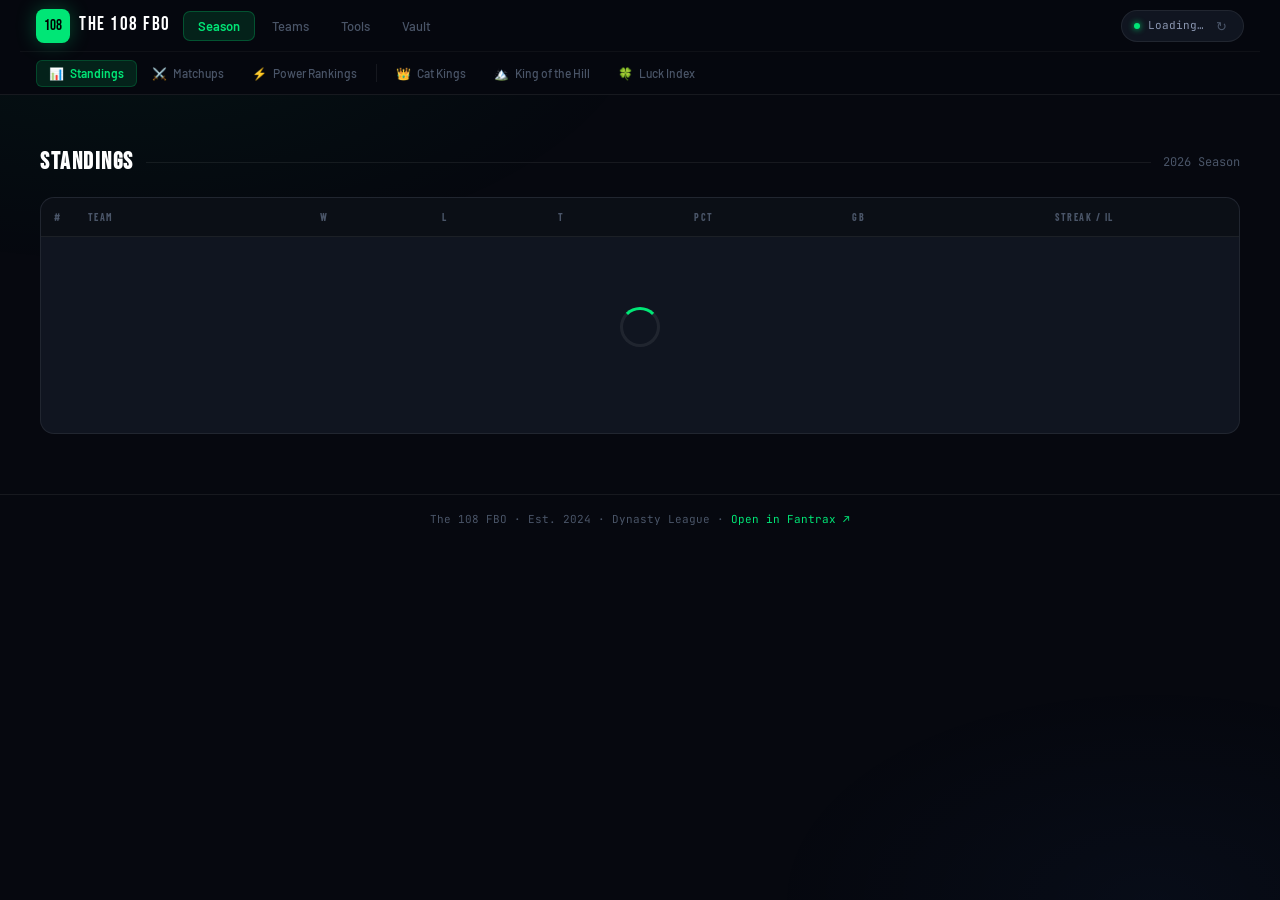
==== index.html @ f9475628 "Update index.html" ====
<!DOCTYPE html>
<html lang="en">
<head>
<meta charset="UTF-8">
<meta name="viewport" content="width=device-width, initial-scale=1.0, maximum-scale=1.0">
<meta name="description" content="The 108 FBO — Fantasy Baseball Dynasty League Dashboard">
<meta name="theme-color" content="#06080f">
<link rel="icon" href="data:image/svg+xml,<svg xmlns=%22http://www.w3.org/2000/svg%22 viewBox=%220 0 100 100%22><rect width=%22100%22 height=%22100%22 rx=%2220%22 fill=%22%2300e676%22/><text y=%22.9em%22 font-size=%2270%22 x=%2250%25%22 text-anchor=%22middle%22 font-family=%22sans-serif%22 font-weight=%22bold%22 fill=%22%23000%22>1</text></svg>">
<title>The 108 FBO</title>
<style>
/* ═══════════════════════════════════════════════
   THE 108 FBO — DESIGN SYSTEM
   ═══════════════════════════════════════════════ */

@import url('https://fonts.googleapis.com/css2?family=Bebas+Neue&family=Barlow:ital,wght@0,300;0,400;0,500;0,600;0,700;1,400&family=Barlow+Condensed:wght@400;500;600;700&family=JetBrains+Mono:wght@400;500&display=swap');

/* ── TOKENS ── */
:root {
  --bg:       #06080f;
  --bg2:      #0c1018;
  --card:     #101520;
  --card2:    #161d2a;
  --card3:    #1c2535;
  --border:   rgba(255,255,255,.07);
  --border2:  rgba(255,255,255,.12);
  --green:    #00e676;
  --green-dim:rgba(0,230,118,.12);
  --green-glow:rgba(0,230,118,.06);
  --accent:   #ffd54f;
  --blue:     #448aff;
  --red:      #ff5252;
  --purple:   #b388ff;
  --teal:     #40c4ff;
  --orange:   #ff9800;
  --text:     #e2e8f4;
  --text2:    #8a96b0;
  --text3:    #4a5568;
  --font:     'Barlow', sans-serif;
  --cond:     'Barlow Condensed', sans-serif;
  --mono:     'JetBrains Mono', monospace;
  --display:  'Bebas Neue', sans-serif;
  --r:        10px;
  --r2:       14px;
  --shadow:   0 4px 24px rgba(0,0,0,.4);
}

/* ── RESET ── */
*, *::before, *::after { box-sizing: border-box; margin: 0; padding: 0; }
html { scroll-behavior: smooth; }
body {
  background: var(--bg);
  color: var(--text);
  font-family: var(--font);
  font-size: 15px;
  line-height: 1.6;
  min-height: 100vh;
  overflow-x: hidden;
  -webkit-tap-highlight-color: transparent;
}
a { color: var(--green); text-decoration: none; }
a:hover { text-decoration: underline; }
button { cursor: pointer; font-family: var(--font); }
select, input { font-family: var(--font); }

/* ── BACKGROUND ── */
body::before {
  content: '';
  position: fixed; inset: 0; z-index: 0; pointer-events: none;
  background:
    radial-gradient(ellipse 70% 50% at 10% 0%, rgba(0,230,118,.05) 0%, transparent 60%),
    radial-gradient(ellipse 50% 40% at 90% 100%, rgba(68,138,255,.04) 0%, transparent 60%);
}

/* ── NAV ── */
#app-nav {
  position: sticky; top: 0; z-index: 300;
  background: rgba(6,8,15,.94);
  backdrop-filter: blur(20px);
  border-bottom: 1px solid var(--border);
}
.nav-inner {
  max-width: 1240px; margin: 0 auto;
  padding: 0 16px;
  display: flex; align-items: center; gap: 12px;
  height: 58px;
}
.nav-brand {
  display: flex; align-items: center; gap: 9px;
  flex-shrink: 0; text-decoration: none;
}
.nav-logo {
  width: 34px; height: 34px; border-radius: 8px;
  background: var(--green);
  display: flex; align-items: center; justify-content: center;
  font-family: var(--display); font-size: 15px; color: #000;
  box-shadow: 0 0 20px rgba(0,230,118,.3);
  flex-shrink: 0;
}
.nav-title {
  font-family: var(--display); font-size: 19px;
  letter-spacing: 1.5px; color: #fff;
  display: none;
}
@media (min-width: 380px) { .nav-title { display: block; } }
/* ── GROUPED NAV (two-row) ── */
#app-nav {
  position: sticky; top: 0; z-index: 300;
  background: rgba(6,8,15,.96);
  backdrop-filter: blur(20px);
  border-bottom: 1px solid var(--border);
}

/* Row 1: brand + group tabs + timestamp */
.nav-inner {
  max-width: 1240px; margin: 0 auto;
  padding: 0 16px;
  display: flex; align-items: center; gap: 12px;
  height: 52px; border-bottom: 1px solid rgba(255,255,255,.04);
}

.nav-groups {
  flex: 1; display: none; gap: 2px; align-items: center;
}
@media (min-width: 740px) { .nav-groups { display: flex; } }

.nav-group-btn {
  padding: 6px 14px; border-radius: 7px;
  border: 1px solid transparent; background: transparent;
  color: var(--text3); font-size: 13px; font-weight: 500;
  transition: all .15s; cursor: pointer;
  display: flex; align-items: center;
  white-space: nowrap; font-family: var(--font);
}
.nav-group-btn:hover { color: var(--text); background: rgba(255,255,255,.05); }
.nav-group-btn.active {
  color: var(--green); font-weight: 600;
  background: var(--green-dim);
  border-color: rgba(0,230,118,.25);
}

/* Row 2: flat sub-page buttons */
.nav-subbar {
  display: none; max-width: 1240px; margin: 0 auto;
  padding: 0 16px; height: 42px;
  align-items: center; gap: 2px;
  overflow-x: auto; scrollbar-width: none;
}
.nav-subbar::-webkit-scrollbar { display: none; }
@media (min-width: 740px) { .nav-subbar { display: flex; } }

.nav-sub { display: none; gap: 2px; align-items: center; flex-shrink: 0; }
.nav-sub.active { display: flex; }

.nav-drop-item {
  padding: 5px 12px; border-radius: 6px;
  border: 1px solid transparent; background: transparent;
  color: var(--text3); font-size: 12px; font-weight: 500;
  transition: all .12s; cursor: pointer;
  white-space: nowrap; font-family: var(--font);
  display: flex; align-items: center; gap: 6px;
}
.nav-drop-item:hover { color: var(--text); background: rgba(255,255,255,.05); }
.nav-drop-item.active {
  color: var(--green); background: var(--green-dim);
  border-color: rgba(0,230,118,.2); font-weight: 600;
}
.nav-drop-item .di-icon { font-size: 12px; }

/* sub-bar divider between items */
.nav-drop-sep {
  width: 1px; height: 18px; background: var(--border);
  margin: 0 4px; flex-shrink: 0;
}

/* Legacy ntab — hidden, kept for compatibility */
.ntab { display: none; }
.nav-updated {
  flex-shrink: 0; display: none; align-items: center; gap: 8px;
  font-family: var(--mono); font-size: 11px; color: var(--text2);
  background: var(--card); border: 1px solid var(--border);
  padding: 5px 12px; border-radius: 20px;
}
@media (min-width: 740px) { .nav-updated { display: flex; } }
.nav-updated.error { border-color: rgba(255,82,82,.4); color: var(--red); }
.nav-updated.error .live-dot { background: var(--red); box-shadow: 0 0 6px var(--red); }
.nav-refresh-btn {
  background: transparent; border: none; color: var(--text3);
  cursor: pointer; padding: 2px 4px; font-size: 13px;
  transition: color .15s, transform .3s;
  display: flex; align-items: center;
}
.nav-refresh-btn:hover { color: var(--green); }
.nav-refresh-btn.spinning { animation: spin 1s linear infinite; color: var(--green); }
.live-dot {
  width: 6px; height: 6px; border-radius: 50%;
  background: var(--green); box-shadow: 0 0 6px var(--green);
  animation: blink 2s infinite;
}
@keyframes blink { 0%,100% { opacity: 1; } 50% { opacity: .3; } }

/* ── MOBILE DROPDOWN NAV ── */
#mobile-nav-wrap {
  display: none;
  padding: 8px 14px 6px;
  background: rgba(6,8,15,.98);
  border-bottom: 1px solid var(--border);
  position: sticky; top: 52px; z-index: 250;
}
@media (max-width: 739px) { #mobile-nav-wrap { display: block; } }
#mobile-nav-select {
  width: 100%;
  font-size: 14px; font-weight: 600;
  padding: 10px 14px;
  border-radius: 10px;
  border: 1px solid rgba(0,230,118,.3);
  background: var(--card2);
  color: var(--green);
  font-family: var(--font);
  appearance: none;
  -webkit-appearance: none;
  background-image: url("data:image/svg+xml,%3Csvg xmlns='http://www.w3.org/2000/svg' width='12' height='12' viewBox='0 0 12 12'%3E%3Cpath fill='%2300e676' d='M6 8L1 3h10z'/%3E%3C/svg%3E");
  background-repeat: no-repeat;
  background-position: right 14px center;
  padding-right: 36px;
  cursor: pointer;
}
#mobile-nav-select:focus { outline: none; border-color: var(--green); }

/* ── PAGES ── */
.page {
  display: none; position: relative; z-index: 1;
  max-width: 1240px; margin: 0 auto;
  padding: 16px 14px 40px;
}
.page.active { display: block; }
@media (min-width: 740px) { .page { padding: 28px 20px 60px; } }

/* ── SECTION HEADER ── */
.section-header {
  display: flex; align-items: center; gap: 12px;
  margin-bottom: 16px;
}
.section-header h2 {
  font-family: var(--display); font-size: 24px;
  letter-spacing: 1.5px; color: #fff; white-space: nowrap;
}
.section-header .sh-sub {
  font-size: 12px; color: var(--text3);
  font-family: var(--mono);
}
.sh-line { flex: 1; height: 1px; background: var(--border); }

/* ── STAT STRIP ── */
.stat-strip {
  display: grid; grid-template-columns: repeat(4, 1fr);
  gap: 8px; margin-bottom: 20px;
}
.stat-tile {
  background: var(--card); border: 1px solid var(--border);
  border-radius: var(--r); padding: 12px 10px; text-align: center;
}
.stat-tile .sv {
  font-family: var(--display); font-size: 28px;
  color: var(--green); line-height: 1;
}
.stat-tile .sl {
  font-size: 10px; color: var(--text3); margin-top: 3px;
  text-transform: uppercase; letter-spacing: .5px;
}

/* ── TABLE ── */
.tbl-wrap {
  background: var(--card); border: 1px solid var(--border);
  border-radius: var(--r2); overflow: auto;
  -webkit-overflow-scrolling: touch;
}
table { width: 100%; border-collapse: collapse; min-width: 340px; }
thead th {
  font-family: var(--cond); font-size: 10px; letter-spacing: 1.5px;
  color: var(--text3); text-transform: uppercase;
  padding: 11px 13px; text-align: left;
  background: rgba(0,0,0,.3); border-bottom: 1px solid var(--border);
  white-space: nowrap;
}
thead th.tc { text-align: center; }
tbody td {
  padding: 10px 13px; font-size: 13px;
  border-bottom: 1px solid rgba(255,255,255,.04);
  vertical-align: middle;
}
tbody td.tc { text-align: center; }
tbody tr:last-child td { border-bottom: none; }
tbody tr:hover td { background: rgba(0,230,118,.02); }

/* ── RANK NUMBERS ── */
.rk { font-family: var(--display); font-size: 20px; color: var(--text3); }
.rk.g1 { color: var(--accent); }
.rk.g2 { color: #c0c8d8; }
.rk.g3 { color: #a1887f; }
.rk.danger { color: var(--red); }

/* ── TEAM CELL ── */
.team-cell { display: flex; align-items: center; gap: 9px; }
.team-avatar {
  width: 28px; height: 28px; border-radius: 7px; flex-shrink: 0;
  display: flex; align-items: center; justify-content: center;
  font-family: var(--cond); font-size: 11px; font-weight: 700; color: #fff;
}
.team-name { font-weight: 600; font-size: 13px; line-height: 1.2; }
.team-owner { font-size: 11px; color: var(--text3); }

/* ── BADGES ── */
.badge {
  display: inline-block; padding: 2px 7px; border-radius: 4px;
  font-family: var(--cond); font-size: 10px; font-weight: 600;
}
.badge-green { background: var(--green-dim); color: var(--green); border: 1px solid rgba(0,230,118,.25); }
.badge-red { background: rgba(255,82,82,.12); color: var(--red); border: 1px solid rgba(255,82,82,.2); }
.badge-blue { background: rgba(68,138,255,.15); color: var(--blue); border: 1px solid rgba(68,138,255,.25); }
.badge-gold { background: rgba(255,213,79,.12); color: var(--accent); border: 1px solid rgba(255,213,79,.25); }
.badge-purple { background: rgba(179,136,255,.12); color: var(--purple); border: 1px solid rgba(179,136,255,.25); }
.badge-orange { background: rgba(255,152,0,.12); color: var(--orange); border: 1px solid rgba(255,152,0,.25); }

/* ── STREAK ── */
.streak-w { background: rgba(0,230,118,.12); color: var(--green); }
.streak-l { background: rgba(255,82,82,.1); color: var(--red); }

/* ── CARDS ── */
.card {
  background: var(--card); border: 1px solid var(--border);
  border-radius: var(--r2);
}
.card-header {
  padding: 12px 15px; border-bottom: 1px solid var(--border);
  display: flex; align-items: center; justify-content: space-between; gap: 8px;
}
.card-body { padding: 12px 15px; }

/* ── GRID LAYOUTS ── */
.grid-2 { display: grid; grid-template-columns: 1fr; gap: 10px; }
.grid-3 { display: grid; grid-template-columns: 1fr; gap: 10px; }
@media (min-width: 500px) { .grid-2 { grid-template-columns: repeat(2, 1fr); } }
@media (min-width: 500px) { .grid-3 { grid-template-columns: repeat(2, 1fr); } }
@media (min-width: 860px) { .grid-3 { grid-template-columns: repeat(3, 1fr); } }

/* ── ROSTER CARDS ── */
.roster-card {
  background: var(--card); border: 1px solid var(--border);
  border-radius: var(--r2); overflow: hidden;
}
.roster-card.is-you {
  border-color: rgba(68,138,255,.5);
  box-shadow: 0 0 0 1px rgba(68,138,255,.15);
}
.roster-card-head {
  padding: 11px 13px; border-bottom: 1px solid var(--border);
  display: flex; align-items: center; justify-content: space-between; gap: 6px;
}
.roster-card-body { padding: 3px 0; max-height: 270px; overflow-y: auto; }
.player-row {
  display: flex; align-items: center; gap: 6px;
  padding: 5px 13px; border-bottom: 1px solid rgba(255,255,255,.03);
  font-size: 12px;
}
.player-row:last-child { border-bottom: none; }
.player-row:hover { background: rgba(255,255,255,.02); }
.pos-tag {
  font-family: var(--cond); font-size: 9px; font-weight: 700;
  padding: 1px 4px; border-radius: 3px; min-width: 22px;
  text-align: center; flex-shrink: 0;
}
.player-name { flex: 1; white-space: nowrap; overflow: hidden; text-overflow: ellipsis; }
.player-adp { font-family: var(--mono); font-size: 10px; color: var(--text3); flex-shrink: 0; }
.status-dot { width: 5px; height: 5px; border-radius: 50%; flex-shrink: 0; }
.group-label {
  font-size: 9px; color: var(--text3); padding: 4px 13px 2px;
  font-family: var(--cond); letter-spacing: .5px; text-transform: uppercase;
}

/* ── FORM CONTROLS ── */
.filter-row {
  display: flex; flex-wrap: wrap; gap: 8px;
  margin-bottom: 16px; align-items: flex-end;
}
.filter-item { display: flex; flex-direction: column; gap: 3px; }
.filter-item label { font-size: 11px; color: var(--text3); }
select, input[type=text], input[type=password], input[type=search] {
  font-size: 13px; padding: 7px 10px;
  border-radius: var(--r); border: 1px solid var(--border2);
  background: var(--card2); color: var(--text);
  transition: border-color .15s;
}
select:focus, input:focus {
  outline: none; border-color: rgba(0,230,118,.4);
}

/* ── BUTTONS ── */
.btn {
  padding: 8px 16px; border-radius: var(--r);
  border: 1px solid var(--border2); background: var(--card2);
  color: var(--text2); font-size: 13px; font-weight: 500;
  transition: all .15s;
}
.btn:hover { border-color: var(--green); color: var(--green); }
.btn-primary {
  background: var(--green); color: #000; font-weight: 700;
  border-color: var(--green);
}
.btn-primary:hover { background: #00ff88; color: #000; border-color: #00ff88; }
.btn-full { width: 100%; padding: 12px; font-size: 14px; border-radius: 10px; }
.btn:disabled { opacity: .45; cursor: not-allowed; }

/* ── MATCHUP CARDS (ESPN-style) ── */
.matchup-card {
  background: var(--card); border: 1px solid var(--border);
  border-radius: var(--r2); overflow: hidden;
}
.matchup-card.is-you { border-color: rgba(68,138,255,.5); }
.mc-header {
  display: flex; align-items: center; justify-content: space-between;
  padding: 8px 14px; background: rgba(255,255,255,.03);
  border-bottom: 1px solid var(--border);
  font-family: var(--cond); font-size: 10px; letter-spacing: 1px;
  text-transform: uppercase; color: var(--text3);
}
.mc-header .mc-leading { color: var(--green); font-weight: 700; }
.mc-teams {
  display: grid; grid-template-columns: 1fr auto 1fr;
  align-items: center; gap: 12px; padding: 14px 16px 10px;
}
.mc-team-away { display: flex; flex-direction: column; }
.mc-team-home { display: flex; flex-direction: column; align-items: flex-end; text-align: right; }
.mc-team-name { font-weight: 700; font-size: 13px; line-height: 1.3; }
.mc-team-owner { font-size: 11px; color: var(--text3); }
.mc-score-block { text-align: center; }
.mc-score {
  font-family: var(--display); font-size: 30px; line-height: 1;
  display: flex; align-items: center; gap: 6px;
}
.mc-score-a { }
.mc-score-sep { color: var(--text3); font-size: 18px; }
.mc-score-b { }
.mc-status { font-size: 9px; color: var(--text3); font-family: var(--cond); letter-spacing: .5px; margin-top: 2px; }
.mc-vs { font-family: var(--display); font-size: 15px; color: var(--text3); }
/* Win probability bar */
.mc-prob {
  padding: 0 16px 10px;
  display: flex; align-items: center; gap: 8px;
}
.mc-prob-pct { font-family: var(--mono); font-size: 11px; font-weight: 700; min-width: 34px; }
.mc-prob-bar { flex: 1; height: 5px; background: var(--card2); border-radius: 3px; overflow: hidden; }
.mc-prob-fill { height: 100%; border-radius: 3px; background: linear-gradient(90deg, var(--green), var(--blue)); }
/* Category rows */
.mc-cats { padding: 0 14px 12px; }
.mc-cats-label {
  font-family: var(--cond); font-size: 9px; color: var(--text3);
  letter-spacing: 1px; text-transform: uppercase;
  padding: 8px 0 4px; border-top: 1px solid var(--border);
  margin-top: 4px;
}
.mc-cat-row {
  display: grid; grid-template-columns: 52px 1fr 36px 1fr 52px;
  align-items: center; gap: 4px; padding: 2px 0;
  font-size: 11px;
}
.mc-cat-row .val-a { text-align: right; font-family: var(--mono); font-size: 11px; }
.mc-cat-row .val-b { text-align: left; font-family: var(--mono); font-size: 11px; }
.mc-cat-row .cat-name {
  text-align: center; font-family: var(--cond); font-size: 9px;
  color: var(--text3); letter-spacing: .5px;
}
.mc-cat-row .bar-wrap {
  height: 4px; background: var(--card2); border-radius: 2px; overflow: hidden;
}
.mc-cat-row .bar-fill { height: 100%; border-radius: 2px; transition: width .4s; }
.win-val { color: var(--green); font-weight: 700; }
.lose-val { color: var(--text3); }
.tie-val { color: var(--accent); }

/* ── POWER RANKING CARDS ── */
.pr-card {
  background: var(--card); border: 1px solid var(--border);
  border-radius: var(--r2); padding: 14px 16px;
  display: flex; align-items: center; gap: 14px;
  transition: transform .15s;
}
.pr-card:hover { transform: translateX(3px); }
.pr-card.is-you { border-color: rgba(68,138,255,.4); }
.pr-rank {
  font-family: var(--display); font-size: 40px; line-height: 1;
  min-width: 50px; text-align: center; flex-shrink: 0;
}
.pr-body { flex: 1; min-width: 0; }
.pr-team-name { font-weight: 600; font-size: 15px; }
.pr-owner { font-size: 11px; color: var(--text3); margin-bottom: 8px; }
.pr-cats { display: flex; flex-wrap: wrap; gap: 5px; }
.pr-cat {
  background: var(--card2); border-radius: 4px;
  padding: 3px 7px; font-family: var(--cond); font-size: 11px;
  display: flex; gap: 5px; align-items: center;
}
.pr-cat-label { color: var(--text3); }
.pr-cat-val { font-weight: 700; }
.pr-cat-val.good { color: var(--green); }
.pr-cat-val.ok { color: var(--accent); }
.pr-cat-val.bad { color: var(--red); }
.pr-score-block { text-align: right; flex-shrink: 0; }
.pr-score { font-family: var(--display); font-size: 32px; color: var(--accent); line-height: 1; }
.pr-tier {
  font-family: var(--cond); font-size: 10px; font-weight: 600;
  padding: 2px 7px; border-radius: 4px; display: inline-block; margin-top: 4px;
}
.tier-elite { background: rgba(0,230,118,.15); color: var(--green); }
.tier-contender { background: rgba(255,213,79,.12); color: var(--accent); }
.tier-fringe { background: rgba(68,138,255,.12); color: var(--blue); }
.tier-rebuild { background: rgba(255,82,82,.1); color: var(--red); }

/* ── AI OUTPUT ── */
.ai-output {
  background: var(--card2); border: 1px solid var(--border);
  border-radius: var(--r2); padding: 16px; margin-top: 12px;
  font-size: 14px; line-height: 1.8; white-space: pre-wrap;
  display: none;
}
.ai-output.visible { display: block; }
.ai-thinking {
  display: flex; align-items: center; gap: 10px;
  color: var(--text3); font-size: 13px;
}
.ai-spinner {
  width: 16px; height: 16px; flex-shrink: 0;
  border: 2px solid rgba(255,255,255,.1);
  border-top-color: var(--green);
  border-radius: 50%; animation: spin .7s linear infinite;
}
@keyframes spin { to { transform: rotate(360deg); } }

/* ── TRADE ANALYZER ── */
.trade-cols {
  display: grid; grid-template-columns: 1fr 40px 1fr;
  gap: 10px; align-items: start; margin-bottom: 14px;
}
@media (max-width: 440px) {
  .trade-cols { grid-template-columns: 1fr; gap: 12px; }
}
.trade-col h4 {
  font-size: 10px; color: var(--text3); font-family: var(--cond);
  text-transform: uppercase; letter-spacing: 1px; margin-bottom: 7px;
}
.trade-for {
  display: flex; align-items: center; justify-content: center;
  padding-top: 22px; font-family: var(--display); font-size: 17px; color: var(--text3);
}
.player-chip {
  display: flex; align-items: center; gap: 6px;
  background: var(--card2); border: 1px solid var(--border2);
  border-radius: 7px; padding: 6px 10px; font-size: 12px; margin-bottom: 5px;
}
.chip-pos {
  font-family: var(--cond); font-size: 9px; font-weight: 700;
  padding: 1px 4px; border-radius: 3px; flex-shrink: 0;
}
.chip-name { flex: 1; }
.chip-adp { font-family: var(--mono); font-size: 10px; color: var(--text3); }
.chip-remove { color: var(--text3); font-size: 15px; margin-left: auto; line-height: 1; }
.chip-remove:hover { color: var(--red); cursor: pointer; }
.search-wrap { position: relative; margin-top: 5px; }
.search-wrap input { width: 100%; }
.search-drop {
  position: absolute; top: 100%; left: 0; right: 0;
  background: var(--card2); border: 1px solid var(--border2);
  border-radius: var(--r); z-index: 200;
  max-height: 180px; overflow-y: auto;
  display: none; box-shadow: var(--shadow);
}
.search-drop.open { display: block; }
.drop-item {
  padding: 8px 12px; font-size: 13px; cursor: pointer;
  border-bottom: 1px solid rgba(255,255,255,.04);
}
.drop-item:hover { background: rgba(0,230,118,.08); color: var(--green); }
.drop-item:last-child { border-bottom: none; }
.drop-meta { font-size: 10px; color: var(--text3); margin-top: 1px; }
.api-key-row {
  display: flex; align-items: center; gap: 8px;
  margin-top: 10px; flex-wrap: wrap;
}
.api-key-row label { font-size: 11px; color: var(--text3); white-space: nowrap; }
.api-key-row input { flex: 1; font-size: 12px; min-width: 0; }

/* ── AWARD CARDS ── */
.award-card {
  background: var(--card); border: 1px solid var(--border);
  border-radius: var(--r2); padding: 16px;
  display: flex; align-items: center; gap: 14px;
}
.award-icon { font-size: 32px; flex-shrink: 0; }
.award-body { flex: 1; }
.award-title { font-weight: 700; font-size: 15px; color: var(--red); }
.award-team { font-size: 13px; color: var(--text2); margin-top: 2px; }
.award-reason { font-size: 12px; color: var(--text3); margin-top: 4px; }
.award-count { font-family: var(--display); font-size: 28px; color: var(--red); }
.award-count-label { font-size: 10px; color: var(--text3); }

/* ── RESUME CARDS ── */
.resume-card {
  background: var(--card); border: 1px solid var(--border);
  border-radius: var(--r2); overflow: hidden; margin-bottom: 14px;
}
.resume-hero {
  padding: 20px; background: linear-gradient(135deg, rgba(0,0,0,.4), transparent);
  border-bottom: 1px solid var(--border);
  display: flex; align-items: center; gap: 16px;
}
.resume-avatar {
  width: 64px; height: 64px; border-radius: 12px; flex-shrink: 0;
  display: flex; align-items: center; justify-content: center;
  font-family: var(--display); font-size: 26px; color: #fff;
}
.resume-name { font-family: var(--display); font-size: 28px; letter-spacing: 1px; color: #fff; line-height: 1; }
.resume-team { font-size: 13px; color: var(--text3); margin-top: 4px; }
.resume-stats {
  display: grid; grid-template-columns: repeat(3, 1fr);
  gap: 8px; padding: 16px;
  border-bottom: 1px solid var(--border);
}
@media (min-width: 500px) { .resume-stats { grid-template-columns: repeat(6, 1fr); } }
.resume-stat { text-align: center; }
.resume-stat-val { font-family: var(--display); font-size: 24px; color: var(--green); line-height: 1; }
.resume-stat-label { font-size: 10px; color: var(--text3); margin-top: 2px; }
.resume-sections { padding: 16px; display: grid; gap: 12px; }
.resume-section-title {
  font-family: var(--cond); font-size: 11px; font-weight: 700;
  color: var(--green); text-transform: uppercase; letter-spacing: 1px;
  margin-bottom: 6px;
}
.resume-section-body { font-size: 13px; color: var(--text2); line-height: 1.7; }
.matchup-item {
  display: flex; align-items: center; justify-content: space-between;
  padding: 6px 0; border-bottom: 1px solid rgba(255,255,255,.04); font-size: 12px;
}
.matchup-item:last-child { border-bottom: none; }

/* ── CHAMPIONSHIP HISTORY ── */
.champ-card {
  background: var(--card); border: 1px solid var(--border);
  border-radius: var(--r2); padding: 20px;
  display: flex; align-items: center; gap: 16px;
  margin-bottom: 10px;
}
.champ-year { font-family: var(--display); font-size: 44px; color: var(--text3); line-height: 1; min-width: 90px; }
.champ-trophy { font-size: 28px; flex-shrink: 0; }
.champ-team { font-family: var(--display); font-size: 24px; letter-spacing: 1px; color: var(--accent); }
.champ-owner { font-size: 13px; color: var(--text3); margin-top: 2px; }
.champ-score { font-family: var(--mono); font-size: 12px; color: var(--text3); margin-top: 4px; }
.champ-bar {
  display: flex; align-items: center; gap: 10px; padding: 10px 0;
  border-bottom: 1px solid var(--border);
}
.champ-bar:last-child { border-bottom: none; }
.champ-bar-team { min-width: 200px; font-size: 13px; font-weight: 500; }
.champ-bar-track {
  flex: 1; height: 24px; background: var(--card2);
  border-radius: 4px; overflow: hidden; position: relative;
}
.champ-bar-fill {
  height: 100%; display: flex; align-items: center;
  padding-left: 8px; font-family: var(--cond); font-size: 12px;
  font-weight: 700; color: #000; transition: width .5s;
}
.champ-bar-count { font-family: var(--display); font-size: 20px; color: var(--text2); min-width: 28px; text-align: right; }

/* ── RECORDS ── */
.record-cat-grid {
  display: grid; grid-template-columns: 1fr;
  gap: 10px;
}
@media (min-width: 600px) { .record-cat-grid { grid-template-columns: repeat(2, 1fr); } }
@media (min-width: 900px) { .record-cat-grid { grid-template-columns: repeat(3, 1fr); } }
.record-cat-card {
  background: var(--card); border: 1px solid var(--border);
  border-radius: var(--r2); overflow: hidden;
}
.record-cat-header {
  padding: 10px 14px; border-bottom: 1px solid var(--border);
  font-family: var(--display); font-size: 18px; letter-spacing: 1px;
  display: flex; justify-content: space-between; align-items: center;
}
.record-row {
  display: flex; align-items: center; gap: 10px;
  padding: 8px 14px; border-bottom: 1px solid rgba(255,255,255,.04); font-size: 12px;
}
.record-row:last-child { border-bottom: none; }
.record-value { font-family: var(--mono); font-weight: 600; min-width: 50px; }
.record-team { flex: 1; color: var(--text2); }
.record-meta { font-size: 10px; color: var(--text3); }
.best-badge { color: var(--green); }
.worst-badge { color: var(--red); }

/* ── H2H TABLE ── */
.h2h-table { overflow: auto; -webkit-overflow-scrolling: touch; }
.h2h-table table { min-width: 600px; }
.h2h-cell {
  font-family: var(--mono); font-size: 11px; text-align: center; padding: 6px 8px;
}
.h2h-win { color: var(--green); font-weight: 600; }
.h2h-loss { color: var(--red); }
.h2h-label { font-size: 11px; color: var(--text3); font-weight: 500; }

/* ── LUCK / SOS ── */
.luck-bar-wrap { display: flex; flex-direction: column; gap: 6px; }
.luck-row {
  display: flex; align-items: center; gap: 10px;
  padding: 8px 0; border-bottom: 1px solid var(--border);
}
.luck-row:last-child { border-bottom: none; }
.luck-rank { font-family: var(--display); font-size: 20px; color: var(--text3); width: 30px; }
.luck-team { min-width: 160px; font-size: 13px; font-weight: 500; }
.luck-bar-track {
  flex: 1; height: 8px; background: var(--card2);
  border-radius: 4px; overflow: hidden;
}
.luck-bar-fill { height: 100%; border-radius: 4px; transition: width .5s; }
.luck-val { font-family: var(--mono); font-size: 12px; min-width: 50px; text-align: right; }

/* ── CATEGORY KINGS ── */
.cat-king-card {
  background: var(--card); border: 1px solid var(--border);
  border-radius: var(--r2); padding: 14px; display: flex;
  align-items: center; gap: 12px;
}
.cat-king-crown { font-size: 24px; flex-shrink: 0; }
.cat-king-cat {
  font-family: var(--display); font-size: 20px; letter-spacing: 1px;
  min-width: 60px; color: var(--accent);
}
.cat-king-team { font-weight: 600; font-size: 13px; }
.cat-king-val { font-family: var(--mono); font-size: 13px; color: var(--green); }
.cat-king-owner { font-size: 11px; color: var(--text3); }

/* ── OUTLIER CARDS ── */
.outlier-card {
  background: var(--card); border: 1px solid var(--border);
  border-radius: var(--r2); padding: 14px;
}
.outlier-title {
  font-family: var(--cond); font-size: 11px; font-weight: 700;
  color: var(--text3); text-transform: uppercase; letter-spacing: 1px; margin-bottom: 10px;
}
.outlier-row {
  display: flex; align-items: center; gap: 10px; padding: 7px 0;
  border-bottom: 1px solid rgba(255,255,255,.04); font-size: 12px;
}
.outlier-row:last-child { border-bottom: none; }
.outlier-rank { font-family: var(--display); font-size: 18px; color: var(--text3); min-width: 24px; }
.outlier-team { flex: 1; font-weight: 500; }
.outlier-val { font-family: var(--mono); font-weight: 600; }
.outlier-meta { font-size: 10px; color: var(--text3); }

/* ── ARTICLE CARDS ── */
.article-card {
  background: var(--card); border: 1px solid var(--border);
  border-radius: var(--r2); padding: 20px; margin-bottom: 14px;
}
.article-header {
  display: flex; align-items: center; justify-content: space-between;
  margin-bottom: 14px; flex-wrap: wrap; gap: 8px;
}
.article-matchup {
  font-family: var(--display); font-size: 20px; letter-spacing: 1px;
  color: #fff;
}
.article-week { font-family: var(--mono); font-size: 11px; color: var(--text3); }
.article-body {
  font-size: 14px; line-height: 1.85; color: var(--text2);
  white-space: pre-wrap;
}
.article-loading {
  display: flex; align-items: center; gap: 10px;
  color: var(--text3); font-size: 13px; padding: 20px 0;
}

/* ── LEGACY SCORE ── */
.legacy-card {
  background: var(--card); border: 1px solid var(--border);
  border-radius: var(--r2); padding: 14px 16px;
  display: flex; align-items: center; gap: 14px; margin-bottom: 8px;
}
.legacy-rank { font-family: var(--display); font-size: 38px; min-width: 48px; text-align: center; }
.legacy-body { flex: 1; min-width: 0; }
.legacy-team { font-weight: 600; font-size: 15px; }
.legacy-owner { font-size: 11px; color: var(--text3); margin-bottom: 8px; }
.legacy-breakdown { display: flex; flex-wrap: wrap; gap: 5px; }
.legacy-component {
  background: var(--card2); border-radius: 4px;
  padding: 3px 8px; font-family: var(--cond); font-size: 11px;
}
.legacy-score-block { text-align: right; flex-shrink: 0; }
.legacy-score { font-family: var(--display); font-size: 34px; color: var(--purple); line-height: 1; }
.legacy-max { font-size: 10px; color: var(--text3); }

/* ── PROGRESS BARS ── */
.progress-bar {
  height: 6px; background: var(--card2); border-radius: 3px;
  overflow: hidden; margin-top: 4px;
}
.progress-fill { height: 100%; border-radius: 3px; transition: width .5s; }

/* ── TABS (inline) ── */
.tab-bar {
  display: flex; gap: 3px; flex-wrap: wrap;
  background: var(--card); border: 1px solid var(--border);
  border-radius: 10px; padding: 4px; margin-bottom: 16px; width: fit-content;
}
.tab-btn {
  padding: 5px 14px; border-radius: 7px; border: none;
  background: transparent; color: var(--text3);
  font-family: var(--font); font-size: 12px; font-weight: 500;
  cursor: pointer; transition: all .15s; white-space: nowrap;
}
.tab-btn:hover { color: var(--text); }
.tab-btn.active {
  background: var(--green); color: #000; font-weight: 700;
}

/* ── LOADING / EMPTY ── */
.loading-state {
  text-align: center; padding: 60px 20px; color: var(--text3);
}
.loading-spinner {
  width: 40px; height: 40px; border: 3px solid var(--border);
  border-top-color: var(--green); border-radius: 50%;
  animation: spin .7s linear infinite; margin: 0 auto 16px;
}
.empty-state {
  text-align: center; padding: 40px 20px;
  color: var(--text3); font-size: 13px;
}

/* ── TOOLTIP ── */
.tooltip {
  position: relative; cursor: help;
}
.tooltip::after {
  content: attr(data-tip);
  position: absolute; bottom: 120%; left: 50%; transform: translateX(-50%);
  background: var(--card2); border: 1px solid var(--border2);
  border-radius: 6px; padding: 5px 10px; font-size: 11px;
  white-space: nowrap; pointer-events: none; opacity: 0;
  transition: opacity .15s; z-index: 100;
}
.tooltip:hover::after { opacity: 1; }

/* ── WAIVER ── */
.waiver-section-title {
  font-family: var(--cond); font-size: 11px; font-weight: 700;
  color: var(--text3); text-transform: uppercase; letter-spacing: 1px;
  padding: 8px 14px 4px; border-bottom: none;
}
.waiver-player-card {
  display: flex; align-items: center; justify-content: space-between;
  padding: 9px 14px; border-bottom: 1px solid rgba(255,255,255,.04);
  font-size: 12px;
}
.waiver-player-card:last-child { border-bottom: none; }
.waiver-player-card:hover { background: rgba(255,255,255,.02); }
.waiver-player-name { font-weight: 600; font-size: 13px; }
.waiver-player-info { font-size: 11px; color: var(--text3); margin-top: 1px; }
.waiver-add { color: var(--green); border: 1px solid rgba(0,230,118,.3); background: var(--green-dim); }
.waiver-drop { color: var(--red); border: 1px solid rgba(255,82,82,.2); background: rgba(255,82,82,.08); }

/* ── COLOR VARS FOR TEAMS ── */
.c-blue { color: #448aff; } .bg-blue { background: #448aff; }
.c-teal { color: #40c4ff; } .bg-teal { background: #40c4ff; }
.c-green { color: #00e676; } .bg-green { background: #00e676; }
.c-red { color: #ff5252; } .bg-red { background: #ff5252; }
.c-orange { color: #ff9800; } .bg-orange { background: #ff9800; }
.c-purple { color: #b388ff; } .bg-purple { background: #b388ff; }
.c-pink { color: #f48fb1; } .bg-pink { background: #f48fb1; }
.c-amber { color: #ffd54f; } .bg-amber { background: #ffd54f; }
.c-cyan { color: #84ffff; } .bg-cyan { background: #84ffff; }
.c-lime { color: #ccff90; } .bg-lime { background: #ccff90; }
.c-indigo { color: #7986cb; } .bg-indigo { background: #7986cb; }
.c-brown { color: #a1887f; } .bg-brown { background: #a1887f; }

/* ── FOOTER ── */
#app-footer {
  text-align: center; padding: 16px;
  font-family: var(--mono); font-size: 11px; color: var(--text3);
  border-top: 1px solid var(--border); position: relative; z-index: 1;
}

/* ── RESPONSIVE TWEAKS ── */
@media (max-width: 400px) {
  .pr-card { flex-wrap: wrap; }
  .legacy-card { flex-wrap: wrap; }
  .champ-card { flex-wrap: wrap; }
}

</style>
</head>
<body>

<!-- ── TOP NAV ── -->
<nav id="app-nav">

  <!-- Row 1: brand + group tabs + timestamp -->
  <div class="nav-inner">
    <a class="nav-brand" href="#">
      <div class="nav-logo">108</div>
      <div class="nav-title">THE 108 FBO</div>
    </a>
    <div class="nav-groups" id="nav-groups">
      <button class="nav-group-btn active" id="grp-season" onclick="selectGroup('season')">Season</button>
      <button class="nav-group-btn" id="grp-teams"  onclick="selectGroup('teams')">Teams</button>
      <button class="nav-group-btn" id="grp-tools"  onclick="selectGroup('tools')">Tools</button>
      <button class="nav-group-btn" id="grp-vault"  onclick="selectGroup('vault')">Vault</button>
    </div>
    <div class="nav-updated" id="nav-updated">
      <div class="live-dot"></div>
      <span id="updated-text">Loading…</span>
      <button class="nav-refresh-btn" id="refresh-btn" onclick="manualRefresh()" title="Refresh now">↻</button>
    </div>
  </div>

  <!-- Row 2: flat sub-page buttons for the active group -->
  <div class="nav-subbar">

    <div class="nav-sub active" id="sub-season">
      <button class="nav-drop-item active" data-page="standings"><span class="di-icon">📊</span>Standings</button>
      <button class="nav-drop-item" data-page="matchups"><span class="di-icon">⚔️</span>Matchups</button>
      <button class="nav-drop-item" data-page="power"><span class="di-icon">⚡</span>Power Rankings</button>
      <div class="nav-drop-sep"></div>
      <button class="nav-drop-item" data-page="catking"><span class="di-icon">👑</span>Cat Kings</button>
      <button class="nav-drop-item" data-page="koh"><span class="di-icon">🏔️</span>King of the Hill</button>
      <button class="nav-drop-item" data-page="luck"><span class="di-icon">🍀</span>Luck Index</button>
    </div>

    <div class="nav-sub" id="sub-teams">
      <button class="nav-drop-item" data-page="rosters"><span class="di-icon">🧢</span>Rosters</button>
      <button class="nav-drop-item" data-page="legacy"><span class="di-icon">📈</span>Legacy Rankings</button>
      <button class="nav-drop-item" data-page="resumes"><span class="di-icon">📋</span>Owner Resumes</button>
    </div>

    <div class="nav-sub" id="sub-tools">
      <button class="nav-drop-item" data-page="waiver"><span class="di-icon">🎯</span>Waiver Wire</button>
      <button class="nav-drop-item" data-page="trade"><span class="di-icon">🔄</span>Trade Analyzer</button>
      <div class="nav-drop-sep"></div>
      <button class="nav-drop-item" data-page="articles"><span class="di-icon">📰</span>Articles</button>
    </div>

    <div class="nav-sub" id="sub-vault">
      <button class="nav-drop-item" data-page="championships"><span class="di-icon">🏆</span>Championships</button>
      <button class="nav-drop-item" data-page="h2h"><span class="di-icon">🔀</span>H2H Matrix</button>
      <button class="nav-drop-item" data-page="stats"><span class="di-icon">📉</span>All-Time Stats</button>
      <button class="nav-drop-item" data-page="records"><span class="di-icon">🗃️</span>League Records</button>
      <button class="nav-drop-item" data-page="outliers"><span class="di-icon">🔥</span>Outliers</button>
      <div class="nav-drop-sep"></div>
      <button class="nav-drop-item" data-page="awards"><span class="di-icon">💩</span>AOTW Awards</button>
    </div>

  </div>

</nav>

<!-- ═══════════════════════════════════════════════
     STANDINGS
     ═══════════════════════════════════════════════ -->
<div id="page-standings" class="page active">
  <div id="standings-stats" class="stat-strip"></div>
  <div class="section-header">
    <h2>Standings</h2>
    <div class="sh-line"></div>
    <div class="sh-sub">2026 Season</div>
  </div>
  <div class="tbl-wrap">
    <table>
      <thead>
        <tr>
          <th style="width:32px">#</th>
          <th>Team</th>
          <th class="tc">W</th><th class="tc">L</th><th class="tc">T</th>
          <th class="tc">PCT</th><th class="tc">GB</th><th class="tc">Streak / IL</th>
        </tr>
      </thead>
      <tbody id="standings-tbody">
        <tr><td colspan="8"><div class="loading-state"><div class="loading-spinner"></div></div></td></tr>
      </tbody>
    </table>
  </div>
</div>

<!-- ═══════════════════════════════════════════════
     ROSTERS
     ═══════════════════════════════════════════════ -->
<div id="page-rosters" class="page">
  <div class="filter-row">
    <div class="filter-item">
      <label>Sort by</label>
      <select id="r-sort" onchange="renderRosters()">
        <option value="name">Team name</option>
        <option value="adp">Best ADP</option>
        <option value="score">Dynasty score</option>
        <option value="il">Most IL</option>
      </select>
    </div>
    <div class="filter-item">
      <label>Status</label>
      <select id="r-status" onchange="renderRosters()">
        <option value="all">All</option>
        <option value="ACTIVE">Active</option>
        <option value="RESERVE">Reserve</option>
        <option value="MINORS">Minors</option>
        <option value="INJURED_RESERVE">IL</option>
      </select>
    </div>
    <div class="filter-item">
      <label>Position</label>
      <select id="r-pos" onchange="renderRosters()">
        <option value="all">All</option>
        <option value="SP">SP</option><option value="RP">RP</option>
        <option value="C">C</option><option value="1B">1B</option>
        <option value="2B">2B</option><option value="3B">3B</option>
        <option value="SS">SS</option><option value="OF">OF</option>
        <option value="UT">UT</option>
      </select>
    </div>
    <div class="filter-item">
      <label>Search player</label>
      <input type="search" id="r-search" placeholder="Name..." oninput="renderRosters()" style="width:140px">
    </div>
  </div>
  <div id="roster-grid" class="grid-3">
    <div class="loading-state"><div class="loading-spinner"></div></div>
  </div>
</div>

<!-- ═══════════════════════════════════════════════
     MATCHUPS
     ═══════════════════════════════════════════════ -->
<div id="page-matchups" class="page">
  <div class="filter-row">
    <div class="filter-item">
      <label>Week</label>
      <select id="matchup-week" onchange="renderMatchupCards()"></select>
    </div>
  </div>
  <div id="matchup-grid" class="grid-2">
    <div class="loading-state"><div class="loading-spinner"></div></div>
  </div>
  <div id="matchup-preview"></div>
</div>

<!-- ═══════════════════════════════════════════════
     POWER RANKINGS
     ═══════════════════════════════════════════════ -->
<div id="page-power" class="page">
  <div class="section-header">
    <h2>Power Rankings</h2>
    <div class="sh-line"></div>
  </div>
  <div id="power-cats-note" style="font-size:11px;color:var(--text3);margin-bottom:16px;line-height:1.6"></div>
  <div id="power-list" style="display:flex;flex-direction:column;gap:8px">
    <div class="loading-state"><div class="loading-spinner"></div></div>
  </div>
</div>

<!-- ═══════════════════════════════════════════════
     LEGACY RANKINGS
     ═══════════════════════════════════════════════ -->
<div id="page-legacy" class="page">
  <div class="section-header">
    <h2>Legacy Rankings</h2>
    <div class="sh-line"></div>
  </div>
  <div style="background:var(--card);border:1px solid var(--border);border-radius:var(--r2);padding:14px;margin-bottom:18px;font-size:13px;color:var(--text2)">
    <strong style="color:var(--purple)">Formula:</strong>
    🏆 Championships (15 pts each, uncapped) &nbsp;+&nbsp;
    📈 Sustained Winning (25 pts max) &nbsp;+&nbsp;
    💪 Dominance (20 pts max) &nbsp;+&nbsp;
    🎯 Consistency (15 pts max) &nbsp;+&nbsp;
    🧠 Acumen (10 pts max)
  </div>
  <div id="legacy-list" style="display:flex;flex-direction:column;gap:8px">
    <div class="loading-state"><div class="loading-spinner"></div></div>
  </div>
</div>

<!-- ═══════════════════════════════════════════════
     WAIVER WIRE
     ═══════════════════════════════════════════════ -->
<div id="page-waiver" class="page">
  <div class="section-header"><h2>Waiver Wire</h2><div class="sh-line"></div></div>
  <div class="filter-row">
    <div class="filter-item">
      <label>Analyzing for team</label>
      <select id="waiver-team" onchange="renderWaiver()" style="max-width:240px"></select>
    </div>
  </div>
  <div style="font-size:12px;color:var(--text3);margin-bottom:14px">
    Best available players (not on any roster) ranked by ADP.
    Scoring categories: R · HR · RBI · K · SB · AVG · OPS / IP · H · K · QS · ERA · WHIP · SV+HLD
  </div>
  <div id="waiver-container">
    <div class="loading-state"><div class="loading-spinner"></div></div>
  </div>
</div>

<!-- ═══════════════════════════════════════════════
     TRADE ANALYZER
     ═══════════════════════════════════════════════ -->
<div id="page-trade" class="page">
  <div class="section-header"><h2>Trade Analyzer</h2><div class="sh-line"></div></div>
  <div style="max-width:700px">
    <div class="card" style="padding:18px;margin-bottom:12px">
      <div style="font-family:var(--cond);font-size:14px;font-weight:600;margin-bottom:14px;letter-spacing:.5px">
        ⚾ Build Your Trade
      </div>
      <div class="trade-cols">
        <div>
          <h4>You Give</h4>
          <div id="give-chips"></div>
          <div class="search-wrap">
            <input type="text" id="give-input" placeholder="Search player..." oninput="searchTrade('give')" autocomplete="off">
            <div class="search-drop" id="give-drop"></div>
          </div>
        </div>
        <div class="trade-for">FOR</div>
        <div>
          <h4>You Get</h4>
          <div id="get-chips"></div>
          <div class="search-wrap">
            <input type="text" id="get-input" placeholder="Search player..." oninput="searchTrade('get')" autocomplete="off">
            <div class="search-drop" id="get-drop"></div>
          </div>
        </div>
      </div>
      <button class="btn btn-primary btn-full" id="trade-btn" onclick="analyzeTrade()">
        Analyze Trade
      </button>
      <div style="font-size:11px;color:var(--text3);margin-top:8px">
        Category impact analysis using 432 weeks of real league data.
      </div>
    </div>
    <div class="ai-output" id="trade-out"></div>
  </div>
</div>

<!-- ═══════════════════════════════════════════════
     AWARDS — ASSHOLE OF THE WEEK
     ═══════════════════════════════════════════════ -->
<div id="page-awards" class="page">
  <div class="section-header"><h2>💩 Asshole of the Week</h2><div class="sh-line"></div></div>
  <div style="font-size:13px;color:var(--text3);margin-bottom:18px">
    Awarded to any team that exceeds the 10 SP maximum starts per week. Result: automatic loss, no exceptions.
  </div>

  <div class="section-header" style="margin-top:8px"><h2>All-Time Leaderboard</h2><div class="sh-line"></div></div>
  <div id="aotw-leaderboard"></div>

  <div class="section-header" style="margin-top:24px"><h2>Weekly History</h2><div class="sh-line"></div></div>
  <div id="aotw-history" class="card" style="padding:0 16px"></div>

  <div class="section-header" style="margin-top:24px"><h2>🏆 Perfect Matchups (14-0)</h2><div class="sh-line"></div></div>
  <div id="perfect-matchups"></div>
</div>

<!-- ═══════════════════════════════════════════════
     WEEKLY ARTICLES
     ═══════════════════════════════════════════════ -->
<div id="page-articles" class="page">
  <div class="section-header"><h2>📰 FBO Insider Articles</h2><div class="sh-line"></div></div>
  <div style="font-size:13px;color:var(--text2);margin-bottom:18px">
    Weekly matchup previews — select a week and generate summaries for each matchup based on roster data.
  </div>
  <div class="filter-row">
    <div class="filter-item">
      <label>Week</label>
      <select id="article-week"></select>
    </div>
    <div class="filter-item" style="padding-top:18px">
      <button class="btn btn-primary" onclick="generateArticles()">Generate Articles</button>
    </div>
  </div>
  <div id="articles-container">
    <div class="empty-state">Select a week and click Generate Articles. Add your Claude API key for AI-written content.</div>
  </div>
</div>

<!-- ═══════════════════════════════════════════════
     OWNER RESUMES
     ═══════════════════════════════════════════════ -->
<div id="page-resumes" class="page">
  <div class="section-header"><h2>Owner Resumes</h2><div class="sh-line"></div></div>
  <div class="filter-row" style="margin-bottom:20px">
    <div class="filter-item">
      <label>Select team</label>
      <select id="resume-team" onchange="renderResumeFor(this.value)" style="max-width:260px"></select>
    </div>
  </div>
  <div id="resume-container">
    <div class="loading-state"><div class="loading-spinner"></div></div>
  </div>
</div>

<!-- ═══════════════════════════════════════════════
     CHAMPIONSHIP HISTORY
     ═══════════════════════════════════════════════ -->
<div id="page-championships" class="page">
  <div class="section-header"><h2>Championship History</h2><div class="sh-line"></div></div>

  <div class="section-header" style="margin-top:8px"><h2>Year by Year</h2><div class="sh-line"></div></div>
  <div id="champ-history"></div>

  <div class="section-header" style="margin-top:24px"><h2>Championship Count</h2><div class="sh-line"></div></div>
  <div id="champ-count" class="card" style="padding:16px"></div>

  <div class="section-header" style="margin-top:24px"><h2>Championship Drought Tracker</h2><div class="sh-line"></div></div>
  <div id="champ-drought" class="card" style="padding:16px"></div>
</div>

<!-- ═══════════════════════════════════════════════
     LEAGUE RECORDS
     ═══════════════════════════════════════════════ -->
<div id="page-records" class="page">
  <div class="section-header"><h2>League Records</h2><div class="sh-line"></div></div>
  <div class="filter-row">
    <div class="filter-item">
      <label>Record type</label>
      <select id="records-view" onchange="renderRecords()">
        <option value="single">Single Week</option>
        <option value="extended">Extended Matchup (2-week)</option>
      </select>
    </div>
  </div>
  <div id="records-grid" class="record-cat-grid">
    <div class="loading-state"><div class="loading-spinner"></div></div>
  </div>
</div>

<!-- ═══════════════════════════════════════════════
     HEAD TO HEAD
     ═══════════════════════════════════════════════ -->
<div id="page-h2h" class="page">
  <div class="section-header"><h2>Head to Head</h2><div class="sh-line"></div></div>
  <div id="h2h-container">
    <div class="loading-state"><div class="loading-spinner"></div></div>
  </div>
</div>

<!-- ═══════════════════════════════════════════════
     LUCK INDEX
     ═══════════════════════════════════════════════ -->
<div id="page-luck" class="page">
  <div class="section-header"><h2>Luck Index</h2><div class="sh-line"></div></div>
  <div class="filter-row">
    <div class="filter-item">
      <label>Season</label>
      <select id="luck-year" onchange="renderLuck()">
        <option value="2026">2026 (Current)</option>
        <option value="2025">2025</option>
        <option value="2024">2024</option>
      </select>
    </div>
  </div>
  <div id="luck-container">
    <div class="loading-state"><div class="loading-spinner"></div></div>
  </div>
</div>

<!-- ═══════════════════════════════════════════════
     ALL-TIME STATS
     ═══════════════════════════════════════════════ -->
<div id="page-stats" class="page">
  <div class="section-header"><h2>All-Time Stats</h2><div class="sh-line"></div></div>
  <div class="filter-row">
    <div class="filter-item">
      <label>View</label>
      <select id="stats-view" onchange="renderStats()">
        <option value="season">Season Totals</option>
        <option value="team">Team Weekly Bests/Worsts</option>
      </select>
    </div>
    <div class="filter-item">
      <label>Season</label>
      <select id="stats-year" onchange="renderStats()">
        <option value="2026">2026 (Current)</option>
        <option value="2025">2025</option>
        <option value="2024">2024</option>
      </select>
    </div>
    <div class="filter-item" id="stats-team-wrap" style="display:none">
      <label>Team</label>
      <select id="stats-team" onchange="renderTeamWeeklyBests(APP.history)" style="max-width:220px"></select>
    </div>
  </div>
  <div style="font-size:12px;color:var(--text3);margin-bottom:12px">
    Season Totals: 🟢 Top 3 · 🟡 Top 6 · 🔴 Bottom 2 &nbsp;|&nbsp; Team View: top 5 best + worst weeks per category
  </div>
  <div id="stats-container">
    <div class="loading-state"><div class="loading-spinner"></div></div>
  </div>
</div>

<!-- ═══════════════════════════════════════════════
     OUTLIERS
     ═══════════════════════════════════════════════ -->
<div id="page-outliers" class="page">
  <div class="section-header"><h2>Outliers</h2><div class="sh-line"></div></div>
  <div style="font-size:13px;color:var(--text3);margin-bottom:18px">
    The best and worst single-week performances in league history.
  </div>
  <div id="outliers-container">
    <div class="loading-state"><div class="loading-spinner"></div></div>
  </div>
</div>

<!-- ═══════════════════════════════════════════════
     CATEGORY KINGS
     ═══════════════════════════════════════════════ -->
<div id="page-catking" class="page">
  <div class="section-header"><h2>Category Kings</h2><div class="sh-line"></div></div>
  <div style="font-size:13px;color:var(--text3);margin-bottom:18px">
    Season leaders for every scoring category. Updated annually.
  </div>
  <div id="catking-container">
    <div class="loading-state"><div class="loading-spinner"></div></div>
  </div>
</div>

<!-- ═══════════════════════════════════════════════
     KING OF THE HILL
     ═══════════════════════════════════════════════ -->
<div id="page-koh" class="page">
  <div class="section-header"><h2>King of the Hill</h2><div class="sh-line"></div></div>
  <div style="font-size:13px;color:var(--text3);margin-bottom:4px;line-height:1.6">
    Every team starts alive. Each week, the team with the <b style="color:var(--red)">fewest category wins</b> is eliminated.
    Ties = both teams eliminated. Last team standing wins — then it resets.
  </div>
  <div style="display:flex;gap:8px;margin-bottom:18px;flex-wrap:wrap">
    <div class="filter-item">
      <label>Season</label>
      <select id="koh-season" onchange="renderKOH()">
        <option value="2026">2026 (Current)</option>
        <option value="2025">2025</option>
        <option value="2024">2024</option>
      </select>
    </div>
  </div>
  <div id="koh-container">
    <div class="loading-state"><div class="loading-spinner"></div></div>
  </div>
</div>

<!-- ── BOTTOM NAV ── -->
<div id="mobile-nav-wrap">
  <select id="mobile-nav-select" onchange="goMobile(this.value)">
    <option value="standings">📊 Standings</option>
    <option value="rosters">🧢 Rosters</option>
    <option value="matchups">⚔️ Matchups</option>
    <option value="power">🏆 Power Rankings</option>
    <option value="legacy">👑 Legacy Rankings</option>
    <option value="waiver">🎯 Waiver Wire</option>
    <option value="trade">🔄 Trade Analyzer</option>
    <option value="awards">💩 Awards</option>
    <option value="articles">📰 Articles</option>
    <option value="resumes">📋 Owner Resumes</option>
    <option value="championships">🏆 Championships</option>
    <option value="records">📈 Records</option>
    <option value="h2h">⚔️ Head to Head</option>
    <option value="luck">🍀 Luck Index</option>
    <option value="stats">📊 All-Time Stats</option>
    <option value="outliers">🔥 Outliers</option>
    <option value="catking">👑 Category Kings</option>
    <option value="koh">🤴 King of the Hill</option>
  </select>
</div>

<footer id="app-footer">
  The 108 FBO · Est. 2024 · Dynasty League ·
  <a href="https://www.fantrax.com/fantasy/league/ai1iqnl9mg6kvw0f/home" target="_blank">Open in Fantrax ↗</a>
</footer>




<script>
/* ═══════════════════════════════════════════════
   THE 108 FBO — CORE APP
   ═══════════════════════════════════════════════ */

// ── CONSTANTS ──────────────────────────────────
const YOU_ID = 'tbwrxqepmg6kvw0l'; // Rockwall Rhinos

const TEAM_COLORS = {
  'Rockwall Rhinos':              '#448aff',
  'Salt Lake City Sluggers':      '#00e676',
  'San Diego Dysons':             '#ffd54f',
  'Alaskan Blue Balls':           '#40c4ff',
  'Saravejo Archdukes':           '#ff9800',
  'Georgia Peaches':              '#f48fb1',
  'Albuquerque Predators':        '#b388ff',
  'Anaheim Arte\'s':              '#84ffff',
  'Athens Amish Mafia':           '#ccff90',
  'Virginia Beach VelociRaptors': '#ff5252',
  'Marco Island Mermaids':        '#7986cb',
  'Florida Easy Money':           '#a1887f',
};

const TEAM_COLORS_FALLBACK = [
  '#448aff','#00e676','#ffd54f','#40c4ff','#ff9800','#f48fb1',
  '#b388ff','#84ffff','#ccff90','#ff5252','#7986cb','#a1887f'
];

const POS_COLORS = {
  SP:'#448aff', RP:'#b388ff', C:'#f48fb1',
  '1B':'#ffd54f', '2B':'#00e676', '3B':'#ff5252',
  SS:'#40c4ff', OF:'#ff9800', UT:'#7986cb', P:'#84ffff'
};

const STATUS_COLORS = {
  ACTIVE: '#00e676',
  RESERVE: '#448aff',
  MINORS: '#8bc34a',
  INJURED_RESERVE: '#ff5252'
};

const HIT_CATS = ['R','HR','RBI','SO_bat','SB','AVG','OPS'];
const PIT_CATS = ['IP','H','K','QS','ERA','WHIP','SVH'];
const CAT_LABELS = {
  R:'R', HR:'HR', RBI:'RBI', SO_bat:'K', SB:'SB', AVG:'AVG', OPS:'OPS',
  IP:'IP', H:'H', K:'K', QS:'QS', ERA:'ERA', WHIP:'WHIP', SVH:'SV+HLD'
};

// ── STATE ───────────────────────────────────────
window.APP = {
  data: null,
  history: null,
  loaded: false,
};

// ── INIT ────────────────────────────────────────
// ── TIMESTAMP HELPERS ──────────────────────────
function relativeTime(iso) {
  try {
    const then = new Date(iso).getTime();
    const now = Date.now();
    const mins = Math.floor((now - then) / 60000);
    if (mins < 1)  return 'just now';
    if (mins < 60) return mins + ' min ago';
    const hrs = Math.floor(mins / 60);
    if (hrs < 24) return hrs + ' hr ago';
    return Math.floor(hrs / 24) + ' d ago';
  } catch(e) { return '—'; }
}

function formatTimestamp(iso) {
  if (!iso) return 'Never';
  try {
    const d = new Date(iso);
    const abs = d.toLocaleString('en-US', {
      timeZone: 'America/New_York',
      month: 'short', day: 'numeric',
      hour: 'numeric', minute: '2-digit', hour12: true
    });
    return `${relativeTime(iso)} · ${abs} ET`;
  } catch(e) { return iso; }
}

// Tick relative time every 30s so "2 min ago" stays fresh
setInterval(() => {
  if (APP.data?.meta?.updatedDate) {
    const el = document.getElementById('updated-text');
    if (el) el.textContent = formatTimestamp(APP.data.meta.updatedDate);
  }
}, 30 * 1000);

async function manualRefresh() {
  const btn = document.getElementById('refresh-btn');
  if (btn) btn.classList.add('spinning');
  await initApp(true);
  setTimeout(() => btn?.classList.remove('spinning'), 600);
}

async function initApp(isRefresh = false) {
  const updatedEl = document.getElementById('updated-text');
  const wrapEl = document.getElementById('nav-updated');
  try {
    // Aggressive cache-busting: random hash + timestamp, bypasses CDN cache
    const bust = Date.now() + '-' + Math.random().toString(36).slice(2);
    const dataRes = await fetch('data.json?v=' + bust, { cache: 'no-store' });
    if (!dataRes.ok) throw new Error(`data.json HTTP ${dataRes.status}`);
    APP.data = await dataRes.json();

    // history.json — optional
    try {
      const histRes = await fetch('history.json?v=' + bust, { cache: 'no-store' });
      if (histRes.ok) APP.history = await histRes.json();
    } catch(e) { /* optional */ }

    APP.loaded = true;

    Object.values(APP.data.rosters || {}).forEach((t, i) => {
      if (!TEAM_COLORS[t.name]) {
        TEAM_COLORS[t.name] = TEAM_COLORS_FALLBACK[i % TEAM_COLORS_FALLBACK.length];
      }
    });

    // Success state
    if (wrapEl) wrapEl.classList.remove('error');
    if (updatedEl) updatedEl.textContent = formatTimestamp(APP.data.meta?.updatedDate);

    const activePage = document.querySelector('.page.active')?.id?.replace('page-', '');
    if (activePage) renderPage(activePage);

  } catch (e) {
    console.error('[108FBO] Failed to load data.json:', e);
    if (wrapEl) wrapEl.classList.add('error');
    if (updatedEl) updatedEl.textContent = 'No data — ' + e.message;
    if (!isRefresh) {
      const tb = document.getElementById('standings-tbody');
      if (tb) tb.innerHTML = `<tr><td colspan="8" style="text-align:center;padding:32px;color:var(--text3);font-size:13px;line-height:1.7">
        ⏳ <strong style="color:var(--red)">data.json not loaded</strong><br>
        <span style="font-size:11px">${e.message}</span><br>
        <span style="font-size:11px">Trigger a manual run in GitHub Actions, then click the ↻ button above.</span>
      </td></tr>`;
    }
  }
}

// ── AUTO-REFRESH every 15 minutes ───────────────
setInterval(() => {
  console.log('[108FBO] Auto-refreshing data...');
  initApp(true);
}, 15 * 60 * 1000);


// ── PAGE → GROUP MAP ────────────────────────────
const PAGE_GROUP = {
  standings:'season', matchups:'season', power:'season',
  catking:'season', koh:'season', luck:'season',
  rosters:'teams', legacy:'teams', resumes:'teams',
  waiver:'tools', trade:'tools', articles:'tools',
  championships:'vault', h2h:'vault', stats:'vault',
  records:'vault', outliers:'vault', awards:'vault',
};

// ── SELECT GROUP (without changing page) ────────
function selectGroup(group) {
  // Activate group button
  document.querySelectorAll('.nav-group-btn').forEach(b => {
    b.classList.toggle('active', b.id === 'grp-' + group);
  });
  // Show correct sub-bar
  document.querySelectorAll('.nav-sub').forEach(s => {
    s.classList.toggle('active', s.id === 'sub-' + group);
  });
  // Navigate to first page in that group if current page isn't in it
  const currentPage = document.querySelector('.page.active')?.id?.replace('page-', '');
  if (PAGE_GROUP[currentPage] !== group) {
    const firstBtn = document.querySelector(`#sub-${group} .nav-drop-item[data-page]`);
    if (firstBtn) navTo(firstBtn.dataset.page);
  }
}

// ── NAVIGATION ──────────────────────────────────
function navTo(name) {
  document.querySelectorAll('.page').forEach(p => p.classList.remove('active'));
  const page = document.getElementById('page-' + name);
  if (page) page.classList.add('active');

  // Update sub-item active state
  document.querySelectorAll('.nav-drop-item').forEach(b => {
    b.classList.toggle('active', b.dataset.page === name);
  });

  // Update group buttons + sub-bars
  const group = PAGE_GROUP[name] || 'season';
  document.querySelectorAll('.nav-group-btn').forEach(b => {
    b.classList.toggle('active', b.id === 'grp-' + group);
  });
  document.querySelectorAll('.nav-sub').forEach(s => {
    s.classList.toggle('active', s.id === 'sub-' + group);
  });

  // Sync mobile dropdown
  const msel = document.getElementById('mobile-nav-select');
  if (msel) msel.value = name;
  window.scrollTo(0, 0);
  if (APP.loaded) renderPage(name);
}

function goMobile(name) { navTo(name); }

function renderPage(name) {
  switch (name) {
    case 'standings':    renderStandings();    break;
    case 'rosters':      renderRosters();      break;
    case 'matchups':     renderMatchups();     break;
    case 'power':        renderPower();        break;
    case 'legacy':       renderLegacy();       break;
    case 'waiver':       renderWaiver();       break;
    case 'trade':        initTrade();          break;
    case 'awards':       renderAwards();       break;
    case 'articles':     renderArticles();     break;
    case 'resumes':      renderResumes();      break;
    case 'championships':renderChampionships();break;
    case 'records':      renderRecords();      break;
    case 'h2h':          renderH2H();          break;
    case 'luck':         renderLuck();         break;
    case 'stats':        renderStats();        break;
    case 'outliers':     renderOutliers();     break;
    case 'catking':      renderCatKing();      break;
    case 'koh':          renderKOH();          break;
  }
}

// ── SHARED UTILITIES ────────────────────────────

function ini(name) {
  return (name || '?').split(' ').map(w => w[0]).join('').substring(0, 2).toUpperCase();
}

function teamColor(name) {
  return TEAM_COLORS[name] || '#448aff';
}

function teamAvatarHtml(name, size = 28) {
  const color = teamColor(name);
  return `<div class="team-avatar" style="background:${color};width:${size}px;height:${size}px">${ini(name)}</div>`;
}

function posTagHtml(pos) {
  const color = POS_COLORS[pos] || '#888';
  return `<span class="pos-tag" style="background:${color}22;color:${color};border:0.5px solid ${color}44">${pos}</span>`;
}

function badgeHtml(text, type = 'green') {
  return `<span class="badge badge-${type}">${text}</span>`;
}

function fmtAdp(adp) {
  return adp && adp < 500 ? adp.toFixed(1) : '—';
}

function fmtPct(pct) {
  return typeof pct === 'number' ? pct.toFixed(3) : '.000';
}

function fmtNum(n) {
  return typeof n === 'number' ? n.toLocaleString() : (n || '—');
}

function avgAdp(team) {
  const ps = (team.players || []).filter(p => p.status === 'ACTIVE' && p.adp < 500);
  return ps.length ? ps.reduce((s, p) => s + p.adp, 0) / ps.length : 999;
}

function getTeamById(id) {
  return APP.data?.rosters?.[id] || null;
}

function getTeamByName(name) {
  return Object.values(APP.data?.rosters || {}).find(t => t.name === name) || null;
}

function allTeams() {
  return Object.values(APP.data?.rosters || {});
}

function isYou(teamId) {
  return teamId === YOU_ID;
}

function youTeam() {
  return APP.data?.rosters?.[YOU_ID] || null;
}

// ── SEASON RECORD FROM HISTORY ──────────────────
function getTeamSeasonRecord(teamName, year) {
  const standings = APP.history?.seasons?.[year]?.standings || [];
  return standings.find(s => s.team === teamName) || null;
}

function getTeamAllTimeRecord(teamName) {
  return APP.history?.allTimeStandings?.[teamName] || null;
}

function getTeamChampionships(teamName) {
  const champs = APP.history?.championships || [];
  return champs.filter(c => c.champion === teamName);
}

function champCount(teamName) {
  return getTeamChampionships(teamName).length;
}

function allTimeWinPct(teamName) {
  const rec = getTeamAllTimeRecord(teamName);
  if (!rec) return 0;
  const total = rec.w + rec.l + rec.t;
  return total ? rec.w / total : 0;
}

// ── SCORING UTILS ───────────────────────────────
// Higher = better for: R, HR, RBI, SB, AVG, OPS, QS, K_pit, SVH, IP
// Lower = better for: SO_bat (strikeouts as batter), H_allowed, ERA, WHIP
function isLowerBetter(cat) {
  return ['SO_bat','H','H_allowed','ERA','WHIP'].includes(cat);
}

// Score a team\'s roster for power rankings
function rosterScore(team) {
  const active = (team.players || []).filter(p => p.status === 'ACTIVE');
  const pitchers = active.filter(p => ['SP','RP','P'].includes(p.pos));
  const hitters = active.filter(p => !['SP','RP','P'].includes(p.pos));
  const adps = active.filter(p => p.adp < 500).map(p => p.adp);
  const avg = adps.length ? adps.reduce((s, a) => s + a, 0) / adps.length : 999;
  const best = adps.length ? Math.min(...adps) : 999;
  const elite = active.filter(p => p.adp < 50).length;
  const solid = active.filter(p => p.adp >= 50 && p.adp < 150).length;
  const depth = active.filter(p => p.adp < 250).length;
  const il = (team.players || []).filter(p => p.status === 'INJURED_RESERVE').length;
  const minors = (team.players || []).filter(p => p.status === 'MINORS');
  // Prospect value: top minor league players with low ADP = future assets
  const prospectValue = minors.filter(p => p.adp < 350).length * 3;

  return {
    score: Math.round(750 - avg * 0.75 + elite * 30 + solid * 10 + depth * 2 - il * 25 + prospectValue),
    avgAdp: avg, topAdp: best, elite, solid, depth, il,
    spCount: active.filter(p => p.pos === 'SP').length,
    rpCount: active.filter(p => ['RP','P'].includes(p.pos)).length,
    hitCount: hitters.length,
    pitchCount: pitchers.length,
    prospectValue,
    minorCount: minors.length
  };
}

// Legacy score from history
function legacyScore(teamName) {
  const atRec = getTeamAllTimeRecord(teamName);
  if (!atRec) return { total: 0, breakdown: {} };

  const champs = champCount(teamName);
  const seasons = APP.history?.seasons || {};
  const yearCount = Object.keys(seasons).length || 1;

  // Championships: 15 pts each (uncapped)
  const champPts = champs * 15;

  // Sustained winning (25 pts max): based on all-time win pct
  const pct = allTimeWinPct(teamName);
  const sustainedPts = Math.round(Math.min(25, pct * 35));

  // Dominance (20 pts): based on regular season finishes
  let domPts = 0;
  Object.values(seasons).forEach(season => {
    const rec = (season.standings || []).find(s => s.team === teamName);
    if (rec) {
      if (rec.rank === 1) domPts += 5;
      else if (rec.rank <= 3) domPts += 3;
      else if (rec.rank <= 6) domPts += 1;
    }
  });
  domPts = Math.min(20, domPts);

  // Consistency (15 pts): no terrible seasons (rank > 9 = 0, rank 7-9 = 0.5, else 1)
  let conPts = 0;
  Object.values(seasons).forEach(season => {
    const rec = (season.standings || []).find(s => s.team === teamName);
    if (rec) {
      if (rec.rank <= 6) conPts += 2.5;
      else if (rec.rank <= 9) conPts += 1;
    }
  });
  conPts = Math.min(15, conPts);

  // Acumen (10 pts): playoff appearances + category king seasons
  let acumenPts = 0;
  Object.values(seasons).forEach(season => {
    const po = (season.playoffs || []).find(p => p.team === teamName);
    if (po) acumenPts += 2;
  });
  acumenPts = Math.min(10, acumenPts);

  const total = champPts + sustainedPts + domPts + conPts + acumenPts;

  return {
    total: Math.round(total),
    breakdown: {
      championships: champPts,
      sustained: sustainedPts,
      dominance: domPts,
      consistency: conPts,
      acumen: acumenPts
    }
  };
}

// ── LOADING TEMPLATE ────────────────────────────
function loadingHtml(msg = 'Loading...') {
  return `<div class="loading-state"><div class="loading-spinner"></div><div>${msg}</div></div>`;
}

function emptyHtml(msg = 'No data available yet.') {
  return `<div class="empty-state">${msg}</div>`;
}

// ── KICK OFF ────────────────────────────────────
document.addEventListener('DOMContentLoaded', () => {
  // Wire dropdown nav items
  document.querySelectorAll('.nav-drop-item').forEach(btn => {
    btn.addEventListener('click', () => navTo(btn.dataset.page));
  });
  // Wire bottom nav buttons (legacy bnav-btn)
  document.querySelectorAll('.bnav-btn').forEach(btn => {
    btn.addEventListener('click', () => navTo(btn.dataset.page));
  });
  // Set initial state — standings is active
  navTo('standings');
  const sv = document.getElementById('stats-view');
  if (sv) sv.addEventListener('change', () => {
    const w = document.getElementById('stats-team-wrap');
    if (w) w.style.display = sv.value === 'team' ? 'flex' : 'none';
  });
  initApp();
});

/* ═══════════════════════════════════════════════
   STANDINGS
   ═══════════════════════════════════════════════ */

function renderStandings() {
  const D = APP.data;
  if (!D) return;

  const rows = Array.isArray(D.standings) ? D.standings : [];
  const rosters = Object.values(D.rosters || {});
  const totalIL = rosters.reduce((s, t) => s + (t.players || []).filter(p => p.status === 'INJURED_RESERVE').length, 0);

  // Stat strip
  document.getElementById('standings-stats').innerHTML = `
    <div class="stat-tile"><div class="sv">${rows.length || 12}</div><div class="sl">Teams</div></div>
    <div class="stat-tile"><div class="sv">${D.meta?.season || 2026}</div><div class="sl">Season</div></div>
  `;

  // Table
  const tbody = document.getElementById('standings-tbody');
  if (!rows.length) { tbody.innerHTML = `<tr><td colspan="8">${emptyHtml('Season not yet started — check back Opening Day!')}</td></tr>`; return; }

  tbody.innerHTML = rows.map((row, i) => {
    const name = row.teamName || row.name || '?';
    // Fantrax API can return record as "W-L-T" string OR as separate wins/losses/ties fields
    let w = 0, l = 0, t = 0;
    if (row.points && typeof row.points === 'string' && row.points.includes('-')) {
      [w, l, t] = row.points.split('-').map(Number);
    } else {
      w = row.wins ?? row.w ?? 0;
      l = row.losses ?? row.l ?? 0;
      t = row.ties ?? row.t ?? 0;
    }
    const pct = fmtPct(row.winPercentage);
    const gb = i === 0 ? '—' : (row.gamesBack != null ? row.gamesBack : '—');
    const streak = row.streak || '';
    const tid = row.teamId || '';
    const owner = D.teams?.[tid]?.owner || '';
    const rk = i === 0 ? 'g1' : i === 1 ? 'g2' : i === 2 ? 'g3' : '';
    const strHtml = streak
      ? `<span class="badge ${streak.startsWith('W') ? 'streak-w badge-green' : 'streak-l badge-red'}">${streak}</span>`
      : '—';
    const youClass = tid === YOU_ID ? 'style="background:rgba(68,138,255,.04)"' : '';

    return `<tr ${youClass}>
      <td><div class="rk ${rk}">${i + 1}</div></td>
      <td>
        <div class="team-cell">
          ${teamAvatarHtml(name)}
          <div>
            <div class="team-name">${name}${tid === YOU_ID ? ' <span style="color:var(--blue);font-size:10px">★ You</span>' : ''}</div>
            <div class="team-owner">${owner}</div>
          </div>
        </div>
      </td>
      <td class="tc">${w || 0}</td>
      <td class="tc">${l || 0}</td>
      <td class="tc">${t || 0}</td>
      <td class="tc" style="color:var(--green);font-family:var(--mono);font-weight:700">${pct}</td>
      <td class="tc" style="color:var(--text3);font-family:var(--mono);font-size:11px">${gb}</td>
      <td class="tc">${strHtml}</td>
    </tr>`;
  }).join('');
}

/* ═══════════════════════════════════════════════
   ROSTERS
   ═══════════════════════════════════════════════ */

function renderRosters() {
  const D = APP.data;
  if (!D) return;

  const sortBy = document.getElementById('r-sort')?.value || 'name';
  const stF = document.getElementById('r-status')?.value || 'all';
  const posF = document.getElementById('r-pos')?.value || 'all';
  const q = (document.getElementById('r-search')?.value || '').toLowerCase();

  let teams = Object.values(D.rosters || {});

  if (sortBy === 'adp') teams.sort((a, b) => avgAdp(a) - avgAdp(b));
  else if (sortBy === 'il') teams.sort((a, b) =>
    b.players.filter(p => p.status === 'INJURED_RESERVE').length -
    a.players.filter(p => p.status === 'INJURED_RESERVE').length);
  else if (sortBy === 'score') teams.sort((a, b) => rosterScore(b).score - rosterScore(a).score);
  else teams.sort((a, b) => a.name.localeCompare(b.name));

  const grid = document.getElementById('roster-grid');
  grid.innerHTML = '';

  teams.forEach(team => {
    let ps = [...(team.players || [])];
    if (stF !== 'all') ps = ps.filter(p => p.status === stF);
    if (posF !== 'all') ps = ps.filter(p => p.pos === posF);
    if (q) ps = ps.filter(p => (p.name || '').toLowerCase().includes(q));
    if (!ps.length && (posF !== 'all' || q)) return;

    const il = team.players.filter(p => p.status === 'INJURED_RESERVE').length;
    const aAdp = avgAdp(team);
    const you = team.id === YOU_ID;

    const groups = { ACTIVE: [], RESERVE: [], MINORS: [], INJURED_RESERVE: [] };
    ps.forEach(p => { if (groups[p.status]) groups[p.status].push(p); });

    const lbl = { ACTIVE: 'Active', RESERVE: 'Reserve', MINORS: 'Minors', INJURED_RESERVE: 'IL' };
    let rows = '';
    Object.entries(groups).forEach(([st, gps]) => {
      if (!gps.length) return;
      if (stF === 'all') rows += `<div class="group-label">${lbl[st]}</div>`;
      gps.forEach(p => {
        rows += `<div class="player-row">
          <div class="status-dot" style="background:${STATUS_COLORS[p.status] || '#888'}"></div>
          ${posTagHtml(p.pos)}
          <span class="player-name">${p.name}</span>
          <span class="player-adp">${fmtAdp(p.adp)}</span>
        </div>`;
      });
    });

    grid.innerHTML += `
      <div class="roster-card${you ? ' is-you' : ''}">
        <div class="roster-card-head">
          <div class="team-cell">
            ${teamAvatarHtml(team.name)}
            <div>
              <div class="team-name">${team.name}${you ? ' ★' : ''}</div>
              <div class="team-owner">${team.owner}</div>
            </div>
          </div>
          <div style="display:flex;gap:4px;flex-wrap:wrap">
            ${you ? badgeHtml('You', 'blue') : ''}
            ${il > 0 ? badgeHtml(il + ' IL', 'red') : ''}
            ${aAdp < 500 ? badgeHtml('ADP ' + aAdp.toFixed(0), 'green') : ''}
          </div>
        </div>
        <div class="roster-card-body">
          ${rows || emptyHtml('No players match')}
        </div>
      </div>`;
  });
}

/* ═══════════════════════════════════════════════
   MATCHUPS
   ═══════════════════════════════════════════════ */

// ── MLB PROBABLE PITCHERS CACHE ──
let probablePitchers = {}; // date -> [{pitcher_name, team_abbr, game_id}]
let probablesLoaded = false;
let winProbCache = {}; // matchupKey -> probability

async function fetchProbablePitchers() {
  if (probablesLoaded) return;
  try {
    // Get today + next 6 days (full week)
    const dates = [];
    for (let i = 0; i < 7; i++) {
      const d = new Date();
      d.setDate(d.getDate() + i);
      dates.push(d.toISOString().split('T')[0]);
    }
    const dateStr = dates.join(',');
    const url = 'https://statsapi.mlb.com/api/v1/schedule?sportId=1&dates=' + dateStr + '&hydrate=probablePitcher(note)&fields=dates,date,games,teams,home,away,team,name,abbreviation,probablePitcher,fullName';
    const res = await fetch(url);
    const data = await res.json();
    probablePitchers = {};
    (data.dates || []).forEach(dateObj => {
      const date = dateObj.date;
      (dateObj.games || []).forEach(game => {
        [['away', game.teams?.away], ['home', game.teams?.home]].forEach(([side, teamData]) => {
          const pitcher = teamData?.probablePitcher;
          const teamName = teamData?.team?.name || '';
          const teamAbbr = teamData?.team?.abbreviation || '';
          if (pitcher?.fullName) {
            if (!probablePitchers[date]) probablePitchers[date] = [];
            probablePitchers[date].push({
              name: pitcher.fullName,
              team: teamName,
              abbr: teamAbbr,
              date: date
            });
          }
        });
      });
    });
    probablesLoaded = true;
    console.log('Probable pitchers loaded for', Object.keys(probablePitchers).length, 'dates');
  } catch(e) {
    console.log('Could not load probable pitchers:', e.message);
    probablesLoaded = true; // Don't retry
  }
}

// Get probable pitchers for a team\'s roster this week
function getTeamProbables(teamRoster, weekDates) {
  const rosterNames = new Set((teamRoster.players||[]).map(p => p.name?.toLowerCase()));
  const scheduled = [];
  weekDates.forEach(date => {
    (probablePitchers[date] || []).forEach(p => {
      // Match by name — normalize for comparison
      const pLower = p.name.toLowerCase();
      const nameParts = pLower.split(' ');
      const lastName = nameParts[nameParts.length - 1];
      // Check if this pitcher is on the roster
      const onRoster = [...rosterNames].some(rn => rn.includes(lastName) || pLower.includes(rn.split(' ').pop()));
      if (onRoster) {
        scheduled.push({...p, date});
      }
    });
  });
  return scheduled;
}

// Calculate win probability between two teams
function calcWinProbability(teamA, teamB, weekDates) {
  const key = teamA.id + '_' + teamB.id;
  if (winProbCache[key]) return winProbCache[key];

  // ── BASE SCORE from roster dynasty value ──
  function rosterValue(team) {
    const active = (team.players||[]).filter(p => p.status === 'ACTIVE');
    const adps = active.filter(p => p.adp < 500).map(p => p.adp);
    const avgA = adps.length ? adps.reduce((s,a)=>s+a,0)/adps.length : 350;
    const elite = active.filter(p => p.adp < 60).length;
    const solid = active.filter(p => p.adp >= 60 && p.adp < 150).length;
    const il = team.players.filter(p => p.status === 'INJURED_RESERVE').length;
    return Math.max(10, 400 - avgA * 0.7 + elite * 20 + solid * 8 - il * 15);
  }

  const valA = rosterValue(teamA);
  const valB = rosterValue(teamB);

  // ── PITCHING SCHEDULE ADJUSTMENT ──
  // Teams with more/better probable SPs this week get a boost
  function pitcherValue(pitcher) {
    // Find this pitcher on the roster to get their ADP
    const roster = APP.data?.rosters;
    for (const tid of Object.keys(roster || {})) {
      const found = (roster[tid].players||[]).find(p =>
        p.name && pitcher.name && p.name.toLowerCase().includes(pitcher.name.split(' ').pop().toLowerCase())
      );
      if (found) return found.adp < 500 ? Math.max(0, 350 - found.adp) : 50;
    }
    return 60; // Unknown pitcher default
  }

  const probA = getTeamProbables(teamA, weekDates);
  const probB = getTeamProbables(teamB, weekDates);
  const pitchValA = probA.reduce((s, p) => s + pitcherValue(p), 0);
  const pitchValB = probB.reduce((s, p) => s + pitcherValue(p), 0);

  // Combine roster value + pitching schedule weight
  const totalA = valA + pitchValA * 0.4;
  const totalB = valB + pitchValB * 0.4;

  // Convert to probability using logistic-style formula
  const raw = totalA / (totalA + totalB);
  // Clamp between 20% and 80% (no team is a lock)
  const prob = Math.round(Math.min(80, Math.max(20, raw * 100)));

  const result = { probA: prob, probB: 100 - prob, probAblesA: probA, probAblesB: probB, valA, valB };
  winProbCache[key] = result;
  return result;
}

// Get week date range for a given period
function getWeekDates(period) {
  const D = APP.data;
  if (!D?.schedule) return [];
  // Season starts 2026-03-25, each week is 7 days (period 1 = week 1)
  // Use the schedule start date if available, otherwise estimate
  const seasonStart = new Date('2026-03-25');
  const weekStart = new Date(seasonStart);
  weekStart.setDate(seasonStart.getDate() + (period - 1) * 7);
  const dates = [];
  for (let i = 0; i < 7; i++) {
    const d = new Date(weekStart);
    d.setDate(weekStart.getDate() + i);
    dates.push(d.toISOString().split('T')[0]);
  }
  return dates;
}

async function renderMatchups() {
  const D = APP.data;
  if (!D) return;

  if (!D.schedule?.length) {
    const grid = document.getElementById('matchup-grid');
    if (grid) grid.innerHTML = '<div style="color:var(--text3);padding:40px;text-align:center;font-size:13px">Schedule not yet loaded.</div>';
    return;
  }

  const sel = document.getElementById('matchup-week');
  if (sel && !sel.children.length) {
    D.schedule.forEach(w => {
      const o = document.createElement('option');
      o.value = w.period;
      o.textContent = 'Week ' + w.period;
      sel.appendChild(o);
    });
    // Default to most recent week that has scores; fallback to last week
    const lastScored = [...D.schedule].reverse().find(w =>
      w.matchupList?.some(m => m.awayScore != null || m.homeScore != null)
    );
    sel.value = lastScored?.period || D.schedule[D.schedule.length - 1]?.period || 1;
  }

  fetchProbablePitchers().then(() => { winProbCache = {}; renderMatchupCards(); });
  renderMatchupCards();
}

// Scoring categories for The 108 FBO
// ── LIVE FANTRAX CATEGORY FETCH ──────────────────
let liveScoreCache = {};

async function fetchLiveCategoryData(period) {
  if (liveScoreCache[period]) return liveScoreCache[period];
  const base = 'https://www.fantrax.com/fxea/general/';
  const lid  = 'ai1iqnl9mg6kvw0f';
  for (const [ep, p] of [
    ['getScoreboard', `leagueId=${lid}&scoringPeriod=${period}&timeframeType=BY_PERIOD`],
    ['getScoreboard', `leagueId=${lid}&period=${period}&season=2026`],
    ['getTeamMatchupInfo', `leagueId=${lid}&scoringPeriod=${period}`],
  ]) {
    try {
      const r = await fetch(`${base}${ep}?${p}`, { headers: { Accept: 'application/json' } });
      if (!r.ok) continue;
      const d = await r.json();
      if (d && !d.error) { liveScoreCache[period] = d; return d; }
    } catch(e) {}
  }
  return null;
}

function parseCatLookup(apiData) {
  const lookup = {};
  if (!apiData) return lookup;
  const rows = Array.isArray(apiData) ? apiData : (apiData.matchupList || apiData.matchups || []);
  for (const row of rows) {
    if (!row || typeof row !== 'object') continue;
    const aid = row.awayTeamId || row.away?.id || '';
    const hid = row.homeTeamId || row.home?.id || '';
    if (!aid || !hid) continue;
    lookup[aid + '_' + hid] = {
      away: row.away?.stats || row.away?.categoryStats || row.awayStats || {},
      home: row.home?.stats || row.home?.categoryStats || row.homeStats || {},
      aScore: row.awayScore || row.awayCatWins || row.away?.score || row.away?.catWins,
      hScore: row.homeScore || row.homeCatWins || row.home?.score || row.home?.catWins,
    };
  }
  return lookup;
}

const HIT_CATS = [
  {key:'R',    label:'R',      low:false, fmt:v=>Math.round(v)+''},
  {key:'HR',   label:'HR',     low:false, fmt:v=>Math.round(v)+''},
  {key:'RBI',  label:'RBI',    low:false, fmt:v=>Math.round(v)+''},
  {key:'SO',   label:'K',      low:true,  fmt:v=>Math.round(v)+''},
  {key:'SB',   label:'SB',     low:false, fmt:v=>Math.round(v)+''},
  {key:'AVG',  label:'AVG',    low:false, fmt:v=>(+v).toFixed(3)},
  {key:'OPS',  label:'OPS',    low:false, fmt:v=>(+v).toFixed(3)},
];
const PIT_CATS = [
  {key:'IP',   label:'IP',     low:false, fmt:v=>(+v).toFixed(1)},
  {key:'HA',   label:'H',      low:true,  fmt:v=>Math.round(v)+''},
  {key:'K',    label:'K',      low:false, fmt:v=>Math.round(v)+''},
  {key:'QS',   label:'QS',     low:false, fmt:v=>Math.round(v)+''},
  {key:'ERA',  label:'ERA',    low:true,  fmt:v=>(+v).toFixed(2)},
  {key:'WHIP', label:'WHIP',   low:true,  fmt:v=>(+v).toFixed(2)},
  {key:'SVH',  label:'SV+HLD', low:false, fmt:v=>Math.round(v)+''},
];

function buildCatRow(c, aStats, hStats) {
  const av = aStats[c.key] ?? aStats[c.key.toLowerCase()] ?? null;
  const hv = hStats[c.key] ?? hStats[c.key.toLowerCase()] ?? null;
  const an = parseFloat(av), hn = parseFloat(hv);
  const valid = !isNaN(an) && !isNaN(hn);
  const aWin = valid && (c.low ? an < hn : an > hn);
  const hWin = valid && (c.low ? hn < an : hn > an);
  const tot = valid ? an + hn : 1;
  const aW = valid && tot > 0 ? Math.round(an/tot*100) : 50;
  const hW = 100 - aW;
  const aDisp = av != null ? c.fmt(an) : '—';
  const hDisp = hv != null ? c.fmt(hn) : '—';
  return `<div class="mc-cat-row">
    <div class="val-a ${aWin?'win-val':hWin?'lose-val':valid?'tie-val':''}">${aDisp}</div>
    <div class="bar-wrap"><div class="bar-fill" style="width:${aW}%;background:${aWin?'var(--green)':'rgba(255,255,255,.12)'}"></div></div>
    <div class="cat-name">${c.label}</div>
    <div class="bar-wrap" style="direction:rtl"><div class="bar-fill" style="width:${hW}%;background:${hWin?'var(--green)':'rgba(255,255,255,.12)'}"></div></div>
    <div class="val-b ${hWin?'win-val':aWin?'lose-val':valid?'tie-val':''}">${hDisp}</div>
  </div>`;
}

function renderCards(week, period, weekDates, catLookup) {
  const D = APP.data;
  const grid = document.getElementById('matchup-grid');
  if (!grid) return;
  const isCurrentWk = period === (D.schedule[D.schedule.length - 1]?.period);
  grid.innerHTML = '';

  week.matchupList.forEach(m => {
    const awayTeam = D.rosters?.[m.away.id];
    const homeTeam = D.rosters?.[m.home.id];
    const awayYou = m.away.id === YOU_ID, homeYou = m.home.id === YOU_ID;
    const you = awayYou || homeYou;

    const catEntry = catLookup[m.away.id + '_' + m.home.id] || catLookup[m.home.id + '_' + m.away.id];
    const aScore = catEntry?.aScore ?? m.awayScore ?? null;
    const hScore = catEntry?.hScore ?? m.homeScore ?? null;
    const hasScore = aScore != null && hScore != null;
    const aWin = hasScore && aScore > hScore, hWin = hasScore && hScore > aScore;

    const leadText = hasScore ? (aWin ? m.away.name+' LEADING' : hWin ? m.home.name+' LEADING' : 'TIED') : 'WK '+period;

    const aStats = catEntry?.away || {};
    const hStats = catEntry?.home || {};
    const hasCats = Object.keys(aStats).length > 0;

    const scoreBlock = hasScore
      ? `<div class="mc-score-block">
           <div class="mc-score">
             <span style="color:${aWin?'var(--green)':hWin?'var(--red)':'var(--accent)'}">${aScore}</span>
             <span class="mc-score-sep">-</span>
             <span style="color:${hWin?'var(--green)':aWin?'var(--red)':'var(--accent)'}">${hScore}</span>
           </div>
           <div class="mc-status">${isCurrentWk?'● LIVE':'FINAL'}</div>
         </div>`
      : `<div class="mc-score-block"><div class="mc-vs">VS</div></div>`;

    let probHtml = '';
    if (!hasScore && awayTeam && homeTeam) {
      const wp = calcWinProbability(awayTeam, homeTeam, weekDates);
      probHtml = `<div class="mc-prob">
        <span class="mc-prob-pct" style="color:${wp.probA>wp.probB?'var(--green)':'var(--text3)'}">${wp.probA}%</span>
        <div class="mc-prob-bar"><div class="mc-prob-fill" style="width:${wp.probA}%"></div></div>
        <span class="mc-prob-pct" style="text-align:right;color:${wp.probB>wp.probA?'var(--green)':'var(--text3)'}">${wp.probB}%</span>
      </div>`;
    }

    const catsHtml = hasCats ? `<div class="mc-cats">
      <div class="mc-cats-label">Batting</div>
      ${HIT_CATS.map(c => buildCatRow(c, aStats, hStats)).join('')}
      <div class="mc-cats-label">Pitching</div>
      ${PIT_CATS.map(c => buildCatRow(c, aStats, hStats)).join('')}
    </div>` : '';

    grid.innerHTML += `<div class="matchup-card${you?' is-you':''}">
      <div class="mc-header"><span>WEEK ${period}</span><span class="mc-leading">${leadText}</span></div>
      <div class="mc-teams">
        <div class="mc-team-away">
          <div class="mc-team-name">${m.away.name}${awayYou?' ★':''}</div>
          <div class="mc-team-owner">${m.away.shortName}</div>
        </div>
        ${scoreBlock}
        <div class="mc-team-home">
          <div class="mc-team-name">${m.home.name}${homeYou?' ★':''}</div>
          <div class="mc-team-owner">${m.home.shortName}</div>
        </div>
      </div>
      ${probHtml}${catsHtml}
    </div>`;
  });
}

function renderMatchupCards() {
  const D = APP.data;
  if (!D?.schedule?.length) return;
  const period = parseInt(document.getElementById('matchup-week')?.value) || 1;
  const week = D.schedule.find(w => w.period === period);
  const grid = document.getElementById('matchup-grid');
  if (!grid) return;
  if (!week) { grid.innerHTML = emptyHtml(); return; }
  const weekDates = getWeekDates(period);

  // Render immediately with what we have
  renderCards(week, period, weekDates, {});

  // Fetch live category data and upgrade
  fetchLiveCategoryData(period).then(apiData => {
    if (apiData) renderCards(week, period, weekDates, parseCatLookup(apiData));
  });

  fetchProbablePitchers().then(() => { winProbCache = {}; renderCards(week, period, weekDates, parseCatLookup(liveScoreCache[period])); });
  renderMatchupPreview(week, period, weekDates);
}

function renderMatchupPreview(week, period, weekDates) {
  const preview = document.getElementById('matchup-preview');
  if (!preview) return;

  const myMatchup = week.matchupList.find(m => m.away.id === YOU_ID || m.home.id === YOU_ID);
  if (!myMatchup) { preview.innerHTML = ''; return; }

  const oppId = myMatchup.away.id === YOU_ID ? myMatchup.home.id : myMatchup.away.id;
  const oppName = myMatchup.away.id === YOU_ID ? myMatchup.home.name : myMatchup.away.name;
  const myTeam = youTeam();
  const oppTeam = APP.data.rosters?.[oppId];
  if (!myTeam || !oppTeam) return;

  const myActive = myTeam.players.filter(p=>p.status==='ACTIVE').sort((a,b)=>a.adp-b.adp);
  const oppActive = oppTeam.players.filter(p=>p.status==='ACTIVE').sort((a,b)=>a.adp-b.adp);
  const wp = calcWinProbability(myTeam, oppTeam, weekDates || []);
  const myProb = wp.probA;
  const oppProb = wp.probB;

  const myStarts = wp.probAblesA || [];
  const oppStarts = wp.probAblesB || [];

  preview.innerHTML = '<div class="card" style="margin-top:16px;border-color:rgba(68,138,255,.3)">' +
    '<div class="card-header" style="background:rgba(68,138,255,.06)">' +
    '<div style="font-family:var(--display);font-size:18px;letter-spacing:1px">Week ' + period + ' — Your Matchup</div>' +
    '<span class="badge badge-blue">Rockwall Rhinos vs ' + oppName + '</span>' +
    '</div>' +
    '<div class="card-body">' +

    // Big probability display
    '<div style="text-align:center;padding:16px 0;border-bottom:1px solid var(--border);margin-bottom:14px">' +
    '<div style="font-size:12px;color:var(--text3);margin-bottom:8px;font-family:var(--cond);text-transform:uppercase;letter-spacing:1px">Win Probability</div>' +
    '<div style="display:flex;align-items:center;gap:12px;max-width:400px;margin:0 auto">' +
    '<div style="text-align:center;flex:0 0 60px">' +
    '<div style="font-family:var(--display);font-size:36px;color:' + (myProb>=50?'var(--green)':'var(--text3)') + ';line-height:1">' + myProb + '%</div>' +
    '<div style="font-size:10px;color:var(--text3)">Rhinos</div>' +
    '</div>' +
    '<div style="flex:1">' +
    '<div style="height:12px;background:var(--card2);border-radius:6px;overflow:hidden">' +
    '<div style="width:' + myProb + '%;height:100%;background:linear-gradient(90deg,var(--green),var(--blue));border-radius:6px;transition:width .8s"></div>' +
    '</div>' +
    '<div style="display:flex;justify-content:space-between;margin-top:4px;font-size:10px;color:var(--text3)">' +
    '<span>' + (myProb>=50?'🟢 Favored':'🔴 Underdog') + '</span>' +
    '<span>' + (oppProb>=50?'🟢 Favored':'') + '</span>' +
    '</div>' +
    '</div>' +
    '<div style="text-align:center;flex:0 0 60px">' +
    '<div style="font-family:var(--display);font-size:36px;color:' + (oppProb>=50?'var(--green)':'var(--text3)') + ';line-height:1">' + oppProb + '%</div>' +
    '<div style="font-size:10px;color:var(--text3)">' + oppName.split(' ').pop() + '</div>' +
    '</div>' +
    '</div>' +
    '<div style="font-size:11px;color:var(--text3);margin-top:8px">' +
    (probablesLoaded && myStarts.length + oppStarts.length > 0 ? '⚡ Adjusted for this week\'s pitching schedule' : '📊 Based on roster strength — updates with pitching schedule') +
    '</div>' +
    '</div>' +

    // Roster comparison
    '<div style="display:grid;grid-template-columns:1fr 1fr;gap:16px;margin-bottom:14px">' +
    '<div><div style="font-size:11px;color:var(--text3);font-family:var(--cond);text-transform:uppercase;letter-spacing:1px;margin-bottom:6px">Your Key Players</div>' +
    '<div style="font-size:13px;color:var(--text2)">' + myActive.slice(0,3).map(p=>p.name).join(', ') + '</div>' +
    '<div style="margin-top:6px;font-size:11px;color:var(--text3)">Avg ADP: ' + avgAdp(myTeam).toFixed(0) + '</div>' +
    (myStarts.length ? '<div style="margin-top:6px;font-size:11px"><span style="color:var(--text3)">Starting this week: </span><span style="color:var(--green)">' + myStarts.map(p=>p.name.split(' ').pop()+'<span style="color:var(--text3);font-size:9px"> '+p.date.slice(5)+'</span>').join(', ') + '</span></div>' : '') +
    '</div>' +
    '<div><div style="font-size:11px;color:var(--text3);font-family:var(--cond);text-transform:uppercase;letter-spacing:1px;margin-bottom:6px">' + oppName + ' Key Players</div>' +
    '<div style="font-size:13px;color:var(--text2)">' + oppActive.slice(0,3).map(p=>p.name).join(', ') + '</div>' +
    '<div style="margin-top:6px;font-size:11px;color:var(--text3)">Avg ADP: ' + avgAdp(oppTeam).toFixed(0) + '</div>' +
    (oppStarts.length ? '<div style="margin-top:6px;font-size:11px"><span style="color:var(--text3)">Starting this week: </span><span style="color:var(--blue)">' + oppStarts.map(p=>p.name.split(' ').pop()+'<span style="color:var(--text3);font-size:9px"> '+p.date.slice(5)+'</span>').join(', ') + '</span></div>' : '') +
    '</div>' +
    '</div>' +

    '<div style="font-size:12px;color:var(--text3);padding-top:12px;border-top:1px solid var(--border)">' +
    '⚠️ Remember: 7 SP minimum · 10 SP maximum per week. Exceeding the max = automatic loss.' +
    '</div>' +
    '</div></div>';
}


/* ═══════════════════════════════════════════════
   POWER RANKINGS — Dynasty-aware
   ═══════════════════════════════════════════════ */

function renderPower() {
  const D = APP.data;
  const H = APP.history;
  if (!D) return;

  const teams = allTeams();

  // How far into the season are we? (0.0 = start, 1.0 = end of week 18)
  const today = new Date();
  const seasonStart = new Date('2026-03-25');
  const seasonEnd = new Date('2026-08-15'); // ~18 weeks
  const seasonProgress = Math.min(1, Math.max(0, (today - seasonStart) / (seasonEnd - seasonStart)));
  // Early season: weight projections more. Late season: weight results more.
  const resultsWeight = seasonProgress;       // 0→1 over season
  const projWeight = 1 - seasonProgress;      // 1→0 over season

  // Get 2026 weekly actual results so far
  const weekly2026 = H?.weeklyScores?.['2026'] || {};
  const weeksPlayed = Object.keys(weekly2026).length;

  // Compute actual season results per team
  const actualResults = {};
  Object.entries(weekly2026).forEach(([wk, rows]) => {
    rows.forEach(r => {
      if (!actualResults[r.team]) actualResults[r.team] = { W: 0, L: 0, T: 0, catWins: 0 };
      const res = actualResults[r.team];
      if (r.cat_W > r.cat_L) res.W++;
      else if (r.cat_L > r.cat_W) res.L++;
      else res.T++;
      res.catWins += r.cat_W || 0;
    });
  });

  const scored = teams.map(team => {
    const s = rosterScore(team);
    const histPts = allTimeWinPct(team.name) * 15;
    const champBonus = champCount(team.name) * 5;

    // Projection score (roster-based, same as before)
    const projScore = s.score + histPts + champBonus;

    // Results score (actual W-L record this season)
    const res = actualResults[team.name] || { W: 0, L: 0, T: 0, catWins: 0 };
    const totalGames = res.W + res.L + res.T;
    const winPct = totalGames > 0 ? (res.W + res.T * 0.5) / totalGames : 0.5;
    const resultScore = 200 + (winPct - 0.5) * 200; // 100–300 range

    // Blend: early season = projections, late season = results
    const dynastyScore = Math.round(projScore * projWeight + resultScore * resultsWeight);

    // Tier breakdown: count players by ADP tier
    const active = (team.players || []).filter(p => p.status === 'ACTIVE');
    const tier1 = active.filter(p => p.adp <= 50).length;   // Elite
    const tier2 = active.filter(p => p.adp > 50 && p.adp <= 125).length;  // Star
    const tier3 = active.filter(p => p.adp > 125 && p.adp <= 200).length; // Solid
    const tier4 = active.filter(p => p.adp > 200 && p.adp <= 300).length; // Depth
    const minors = (team.players || []).filter(p => p.status === 'MINORS');
    const prospectScore = minors.reduce((sum, p) => sum + Math.max(0, 300 - (p.adp || 300)), 0) / 300;

    return { ...team, ...s, dynastyScore, projScore: Math.round(projScore),
             resultScore: Math.round(resultScore), tier1, tier2, tier3, tier4,
             prospectScore: Math.round(prospectScore), res, winPct,
             weeksPlayed };
  }).sort((a, b) => b.dynastyScore - a.dynastyScore);

  const list = document.getElementById('power-list');
  list.innerHTML = '';

  scored.forEach((team, i) => {
    const rkColor = i === 0 ? 'var(--accent)' : i < 4 ? 'var(--green)' : i < 8 ? 'var(--blue)' : 'var(--text3)';
    const tier = i === 0 ? '🔥 Elite' : i < 4 ? '💪 Contender' : i < 8 ? '📈 Fringe' : '🔧 Rebuild';
    const tierClass = i === 0 ? 'tier-elite' : i < 4 ? 'tier-contender' : i < 8 ? 'tier-fringe' : 'tier-rebuild';
    const you = team.id === YOU_ID;

    const topProspect = (team.players || [])
      .filter(p => p.status === 'MINORS' && p.adp < 350)
      .sort((a, b) => a.adp - b.adp)[0];

    // Record display
    const recStr = team.res.W + team.res.L + team.res.T > 0
      ? `${team.res.W}-${team.res.L}-${team.res.T}`
      : 'No results yet';

    // Tier pill cells
    const tiers = [
      { label: '⭐ Elite', val: team.tier1, color: 'var(--accent)' },
      { label: '💫 Star', val: team.tier2, color: 'var(--green)' },
      { label: '✅ Solid', val: team.tier3, color: 'var(--blue)' },
      { label: '📦 Depth', val: team.tier4, color: 'var(--text3)' },
      { label: '🌱 Minors', val: (team.players||[]).filter(p=>p.status==='MINORS').length, color: 'var(--purple)' },
    ];

    const tierHtml = tiers.map(t =>
      `<div class="pr-cat"><span class="pr-cat-label">${t.label}</span><span class="pr-cat-val" style="color:${t.color}">${t.val}</span></div>`
    ).join('');

    // Blend indicator
    const blendNote = seasonProgress < 0.1
      ? '📊 Projection-based (season just started)'
      : seasonProgress < 0.5
      ? `📊${Math.round(projWeight*100)}% proj + 📈${Math.round(resultsWeight*100)}% results`
      : `📈${Math.round(resultsWeight*100)}% results + 📊${Math.round(projWeight*100)}% proj`;

    list.innerHTML += `
      <div class="pr-card${you ? ' is-you' : ''}">
        <div class="pr-rank" style="color:${rkColor}">${i + 1}</div>
        <div class="pr-body">
          <div class="pr-team-name">${teamAvatarHtml(team.name, 22)} ${team.name}${you ? ' ★' : ''}</div>
          <div class="pr-owner">${team.owner}${champCount(team.name) > 0 ? ' · 🏆'.repeat(champCount(team.name)) : ''}</div>
          <div style="font-size:11px;color:var(--text3);margin:4px 0 6px">
            ${weeksPlayed > 0 ? '<span style=\"color:var(--text2)\">Record: <b>' + recStr + '</b></span> &nbsp;·&nbsp;' : ''}
            <span>${blendNote}</span>
          </div>
          <div class="pr-cats">${tierHtml}</div>
          ${topProspect ? `<div style="margin-top:6px;font-size:11px;color:var(--purple)">🌱 Top prospect: ${topProspect.name} (ADP ${topProspect.adp.toFixed(0)})</div>` : ''}
          <span class="pr-tier ${tierClass}" style="margin-top:6px">${tier}</span>
        </div>
        <div class="pr-score-block">
          <div class="pr-score">${team.dynastyScore}</div>
          <div style="font-size:10px;color:var(--text3)">Score</div>
          <div style="font-size:10px;color:var(--text3);margin-top:2px">ADP avg ${team.avgAdp.toFixed(0)}</div>
          ${team.il > 0 ? `<div style="font-size:10px;color:var(--red);margin-top:2px">${team.il} IL</div>` : ''}
        </div>
      </div>`;
  });

  document.getElementById('power-cats-note').innerHTML = `
    Scoring: <strong>R · HR · RBI · K · SB · AVG · OPS</strong> (hitting) &nbsp;|&nbsp;
    <strong>IP · H · K · QS · ERA · WHIP · SV+HLD</strong> (pitching) &nbsp;|&nbsp;
    Early season = roster projections · Late season = actual results &nbsp;|&nbsp;
    Minors players add 5–10% of total score
  `;
}

/* ═══════════════════════════════════════════════
   LEGACY RANKINGS
   ═══════════════════════════════════════════════ */

function renderLegacy() {
  const teams = allTeams();
  if (!teams.length) return;

  const scored = teams.map(team => {
    const ls = legacyScore(team.name);
    return { ...team, ...ls };
  }).sort((a, b) => b.total - a.total);

  const list = document.getElementById('legacy-list');
  list.innerHTML = '';

  const maxScore = scored[0]?.total || 1;

  scored.forEach((team, i) => {
    const rkColor = i === 0 ? 'var(--accent)' : i < 3 ? 'var(--purple)' : 'var(--text3)';
    const you = team.id === YOU_ID;
    const bd = team.breakdown || {};

    list.innerHTML += `
      <div class="legacy-card${you ? ' is-you' : ''}">
        <div class="legacy-rank" style="color:${rkColor}">${i + 1}</div>
        <div class="legacy-body">
          <div class="legacy-team">${teamAvatarHtml(team.name, 22)} ${team.name}${you ? ' ★' : ''}</div>
          <div class="legacy-owner">${team.owner}${champCount(team.name) > 0 ? ' · ' + '🏆'.repeat(champCount(team.name)) : ''}</div>
          <div class="legacy-breakdown">
            <div class="legacy-component" style="color:var(--accent)">🏆 Champs: ${bd.championships || 0}</div>
            <div class="legacy-component" style="color:var(--green)">📈 Sustained: ${bd.sustained || 0}/25</div>
            <div class="legacy-component" style="color:var(--blue)">💪 Dominance: ${bd.dominance || 0}/20</div>
            <div class="legacy-component" style="color:var(--purple)">🎯 Consistency: ${bd.consistency || 0}/15</div>
            <div class="legacy-component" style="color:var(--orange)">🧠 Acumen: ${bd.acumen || 0}/10</div>
          </div>
          <div class="progress-bar" style="margin-top:8px">
            <div class="progress-fill" style="width:${Math.round((team.total/Math.max(maxScore,1))*100)}%;background:var(--purple)"></div>
          </div>
        </div>
        <div class="legacy-score-block">
          <div class="legacy-score">${team.total}</div>
          <div class="legacy-max">pts</div>
        </div>
      </div>`;
  });
}

/* ═══════════════════════════════════════════════
   WAIVER WIRE
   ═══════════════════════════════════════════════ */

function renderWaiver() {
  const D = APP.data;
  if (!D) return;

  const sel = document.getElementById('waiver-team');
  if (sel && !sel.children.length) {
    allTeams().sort((a,b) => a.name.localeCompare(b.name)).forEach(t => {
      const o = document.createElement('option');
      o.value = t.id; o.textContent = t.name + ' (' + t.owner + ')';
      if (t.id === YOU_ID) o.selected = true;
      sel.appendChild(o);
    });
  }

  const teamId = sel?.value || YOU_ID;
  const myTeam = D.rosters?.[teamId];
  if (!myTeam) return;

  // Build exclusion set — by ID and by name (handles split-player entries like Ohtani)
  const rosteredIds = new Set();
  const rosteredNames = new Set(['Shohei Ohtani','Ohtani','S. Ohtani']);
  allTeams().forEach(t => (t.players||[]).forEach(p => {
    rosteredIds.add(p.id);
    if (p.name) rosteredNames.add(p.name);
  }));

  const seenNames = new Set([...rosteredNames]);
  const avail = Object.entries(D.playerMap || {})
    .filter(([id]) => !rosteredIds.has(id))
    .map(([id,p]) => ({id,...p}))
    .filter(p => p.name && p.name.length > 2 && p.adp && p.adp < 400)
    .filter(p => {
      if (seenNames.has(p.name)) return false;
      seenNames.add(p.name);
      return true;
    })
    .sort((a,b) => (a.adp||999) - (b.adp||999));

  const myActive = (myTeam.players||[]).filter(p => p.status === 'ACTIVE');
  const myPit = myActive.filter(p => ['SP','RP','P'].includes(p.pos));
  const myHit = myActive.filter(p => !['SP','RP','P'].includes(p.pos));
  const spCount = myActive.filter(p => p.pos === 'SP').length;
  const rpCount = myActive.filter(p => ['RP','P'].includes(p.pos)).length;

  // Dynasty value function — production + age + potential, NO ADP
  function dynastyVal(p) {
    const pos = p.pos || '';
    // Age estimate from ADP as rough proxy (lower ADP often = proven vet or elite prospect)
    // Young players (prospects) often have higher ADP numbers despite high ceilings
    const isProspect = p.adp > 300; // likely unproven
    const agePenalty = isProspect ? 0 : 0; // no penalty — prospects get a BOOST
    const prospectBoost = isProspect ? 15 : 0;
    
    // Position scarcity for this league's categories
    const posBonus = {SP:20, RP:15, C:18, SS:16, '2B':10, '3B':8, '1B':5, OF:5, UT:3}[pos] || 5;
    
    // Category contribution score for this league (R,HR,RBI,K,SB,AVG,OPS / IP,H,K,QS,ERA,WHIP,SVH)
    const catScore = {
      SP: 30,   // IP, QS, ERA, WHIP, K — 5 categories
      RP: 25,   // SV+HLD, ERA, WHIP, K — 4 categories  
      C: 22,    // scarce, R, HR, RBI, AVG, OPS
      SS: 20,   // R, HR, SB, AVG, OPS
      '2B': 16, // R, SB, AVG, OPS
      '3B': 14, // HR, RBI, OPS
      '1B': 14, // HR, RBI, OPS
      OF: 15,   // R, HR, RBI, SB, AVG, OPS
      UT: 10,
    }[pos] || 10;

    // Rank-based value (lower rank = better player = higher value)
    const rankVal = Math.max(0, 350 - (p.adp || 300));
    
    return rankVal * 0.6 + catScore + posBonus + prospectBoost;
  }

  // Roster health analysis
  const avgPitVal = myPit.length ? myPit.reduce((s,p)=>s+dynastyVal(p),0)/myPit.length : 0;
  const avgHitVal = myHit.length ? myHit.reduce((s,p)=>s+dynastyVal(p),0)/myHit.length : 0;
  const needsSP = spCount < 4;
  const needsRP = rpCount < 3;
  const pitWeak = avgPitVal < 80;
  const hitWeak = avgHitVal < 80;

  // Find weak links by position value
  const weakHitters = [...myHit].sort((a,b) => dynastyVal(a)-dynastyVal(b)).slice(0,4);
  const weakPitchers = [...myPit].sort((a,b) => dynastyVal(a)-dynastyVal(b)).slice(0,4);

  const container = document.getElementById('waiver-container');

  // ── TEAM ANALYSIS CARD ──
  container.innerHTML = '<div class="card" style="margin-bottom:14px;border-color:rgba(68,138,255,.3)">' +
    '<div class="card-header" style="background:rgba(68,138,255,.08)">' +
    '<div style="font-family:var(--display);font-size:16px;letter-spacing:1px">📊 ' + myTeam.name + ' — Roster Analysis</div></div>' +
    '<div class="card-body"><div style="display:grid;grid-template-columns:1fr 1fr;gap:14px;margin-bottom:12px">' +
    '<div><div style="font-size:11px;color:var(--text3);font-family:var(--cond);text-transform:uppercase;letter-spacing:1px;margin-bottom:6px">Pitching</div>' +
    '<div style="font-size:13px;color:' + (pitWeak?'var(--accent)':'var(--green)') + '">' + (pitWeak?'⚠️ Needs upgrade':'✅ Solid') + '</div>' +
    '<div style="font-size:11px;color:var(--text3);margin-top:3px">' + spCount + ' SP · ' + rpCount + ' RP active</div>' +
    (weakPitchers.length ? '<div style="font-size:11px;color:var(--red);margin-top:4px">Weakest: ' + weakPitchers.slice(0,2).map(p=>p.name.split(',')[0]).join(', ') + '</div>' : '') +
    '</div>' +
    '<div><div style="font-size:11px;color:var(--text3);font-family:var(--cond);text-transform:uppercase;letter-spacing:1px;margin-bottom:6px">Hitting</div>' +
    '<div style="font-size:13px;color:' + (hitWeak?'var(--accent)':'var(--green)') + '">' + (hitWeak?'⚠️ Needs upgrade':'✅ Solid') + '</div>' +
    (weakHitters.length ? '<div style="font-size:11px;color:var(--red);margin-top:4px">Weakest: ' + weakHitters.slice(0,2).map(p=>p.name.split(',')[0]).join(', ') + '</div>' : '') +
    '</div></div>' +
    '<div style="font-size:12px;color:var(--text3);border-top:1px solid var(--border);padding-top:8px">' +
    'Priority: ' + (needsSP?'🔴 Need SP · ':'') + (needsRP?'🔴 Need RP/Closer · ':'') + (pitWeak?'⚡ Pitching upgrade · ':'') + (hitWeak?'⚡ Hitting upgrade':'✅ Balanced') +
    '</div></div></div>';

  // ── ADD/DROP TOOL ──
  container.innerHTML += '<div class="card" style="margin-bottom:14px">' +
    '<div class="card-header"><div style="font-family:var(--display);font-size:16px;letter-spacing:1px">🔍 Add/Drop Analyzer</div></div>' +
    '<div class="card-body">' +
    '<div style="display:grid;grid-template-columns:1fr 40px 1fr;gap:10px;align-items:start;margin-bottom:12px">' +
    '<div><div style="font-size:10px;color:var(--text3);font-family:var(--cond);text-transform:uppercase;letter-spacing:1px;margin-bottom:6px">Add from Waivers</div>' +
    '<div id="waiver-add-chips"></div>' +
    '<div class="search-wrap" style="margin-top:5px"><input type="text" id="waiver-add-input" placeholder="Search available..." oninput="searchWaiver()" autocomplete="off" style="width:100%"><div class="search-drop" id="waiver-add-drop"></div></div></div>' +
    '<div style="display:flex;align-items:center;justify-content:center;padding-top:22px;font-family:var(--display);font-size:16px;color:var(--text3)">FOR</div>' +
    '<div><div style="font-size:10px;color:var(--text3);font-family:var(--cond);text-transform:uppercase;letter-spacing:1px;margin-bottom:6px">Drop from Roster</div>' +
    '<div id="waiver-drop-chips"></div>' +
    '<div class="search-wrap" style="margin-top:5px"><input type="text" id="waiver-drop-input" placeholder="Search roster..." oninput="searchWaiverDrop()" autocomplete="off" style="width:100%"><div class="search-drop" id="waiver-drop-drop"></div></div></div>' +
    '</div>' +
    '<button class="btn btn-primary btn-full" onclick="analyzeWaiverMove()">Analyze Move</button>' +
    '</div></div>' +
    '<div class="ai-output" id="waiver-output"></div>';

  // ── BEST AVAILABLE BY POSITION — production/potential focused ──
  const availSP = avail.filter(p => p.pos === 'SP');
  const availRP = avail.filter(p => p.pos === 'RP');
  const availHit = avail.filter(p => !['SP','RP','P'].includes(p.pos||''));
  const availC = avail.filter(p => p.pos === 'C');
  const availSS = avail.filter(p => p.pos === 'SS');

  // Player narrative — what categories they help with and why
  function playerNote(p) {
    const pos = p.pos || '';
    const isPit = ['SP','RP','P'].includes(pos);
    if (isPit) {
      return pos === 'SP'
        ? 'Impacts: IP · QS · ERA · WHIP · K — every pitching category'
        : 'Impacts: SV+HLD · K · ERA · WHIP — bullpen categories';
    }
    const hitCats = 'Impacts: R · HR · RBI · AVG · OPS';
    const sbCats = ['OF','SS','2B','UT'].includes(pos) ? ' · SB' : '';
    return hitCats + sbCats;
  }

  const makeCard = (title, players, drops, priority) => {
    if (!players.length) return '';
    const rows = players.slice(0,6).map((p,i) => {
      const drop = drops[i];
      const note = playerNote(p);
      const dv = dynastyVal(p);
      const dvLabel = dv > 160 ? '⭐ High value' : dv > 120 ? '✅ Solid pickup' : '📈 Depth add';
      const sn = (p.name||'').replace(/"/g,'&quot;');
      const sp = (p.pos||'').replace(/"/g,'');
      return '<div class="waiver-player-card">' +
        '<div style="flex:1">' +
        '<div class="waiver-player-name">' + posTagHtml(p.pos||'?') + ' ' + (p.name||'') + ' <span class="badge badge-green" style="font-size:9px">' + dvLabel + '</span></div>' +
        '<div style="font-size:11px;color:var(--green);margin-top:2px">' + note + '</div>' +
        (drop ? '<div style="font-size:11px;margin-top:4px"><span style="color:var(--text3)">Drop candidate: </span><span class="badge badge-red">− ' + (drop.name||'').split(',')[0] + '</span></div>' : '') +
        '</div>' +
        '<button class="badge waiver-add" style="flex-shrink:0;cursor:pointer;border:none" data-name="' + sn + '" data-pos="' + sp + '" data-adp="' + (p.adp||200) + '" onclick="var d=this.dataset;quickAddWaiver(d.name,d.pos,parseFloat(d.adp))">+ ADD</button>' +
        '</div>';
    }).join('');

    return '<div class="card" style="margin-bottom:12px">' +
      '<div style="padding:10px 14px;border-bottom:1px solid var(--border);display:flex;align-items:center;justify-content:space-between">' +
      '<div style="font-family:var(--cond);font-size:12px;font-weight:700;letter-spacing:.5px;color:' + (priority?'var(--red)':'var(--text3)') + '">' + title + '</div>' +
      '</div>' + rows + '</div>';
  };

  container.innerHTML += makeCard((needsSP||pitWeak)?'🚨 Priority: Top SP Available':'⚾ Top SP Available', availSP, weakPitchers, needsSP||pitWeak);
  container.innerHTML += makeCard(needsRP?'🚨 Priority: Top RP/Closers':'🔒 Top RP Available', availRP, weakPitchers.slice(2), needsRP);
  container.innerHTML += makeCard(hitWeak?'🚨 Priority: Top Hitters':'🔥 Top Hitters Available', availHit, weakHitters, hitWeak);
  if (availC.length) container.innerHTML += makeCard('🎯 Catcher (Scarce Position)', availC, [], false);
  if (availSS.length) container.innerHTML += makeCard('🎯 Shortstop Available', availSS, [], false);
}


// Waiver add/drop state
let waiverAdd = null, waiverDrop = null;

function searchWaiver() {
  const q = document.getElementById('waiver-add-input')?.value?.toLowerCase();
  const drop = document.getElementById('waiver-add-drop');
  if (!q || q.length < 2 || !APP.data) { drop.classList.remove('open'); return; }
  const D = APP.data;
  const rosteredIds = new Set();
  const rosteredNames = new Set(['Shohei Ohtani']);
  allTeams().forEach(t => (t.players||[]).forEach(p => { rosteredIds.add(p.id); if(p.name) rosteredNames.add(p.name); }));
  const seenNames = new Set([...rosteredNames]);
  const avail = Object.entries(D.playerMap||{})
    .filter(([id]) => !rosteredIds.has(id))
    .map(([id,p]) => ({id,...p}))
    .filter(p => p.adp && p.adp < 450 && p.name && !seenNames.has(p.name))
    .filter(p => p.name.toLowerCase().includes(q))
    .sort((a,b) => a.adp - b.adp).slice(0,8);
  if (!avail.length) { drop.classList.remove('open'); return; }
  drop.innerHTML = avail.map(p => {
    const sn = (p.name||'').replace(/"/g,'&quot;');
    const sp = (p.pos||'').replace(/"/g,'');
    return '<div class="drop-item" data-name="' + sn + '" data-pos="' + sp + '" data-adp="' + p.adp + '" onclick="var d=this.dataset;setWaiverAdd(d.name,d.pos,parseFloat(d.adp))">' +
    posTagHtml(p.pos||'?') + ' ' + (p.name||'') +
    '<div class="drop-meta">ADP ' + fmtAdp(p.adp) + ' · Available</div></div>';
  }).join('');
  drop.classList.add('open');
}

function searchWaiverDrop() {
  const q = document.getElementById('waiver-drop-input')?.value?.toLowerCase();
  const drop = document.getElementById('waiver-drop-drop');
  const teamId = document.getElementById('waiver-team')?.value || YOU_ID;
  const myTeam = APP.data?.rosters?.[teamId];
  if (!q || q.length < 2 || !myTeam) { drop.classList.remove('open'); return; }
  const players = (myTeam.players||[]).filter(p => (p.name||'').toLowerCase().includes(q) && p.status === 'ACTIVE').slice(0,8);
  if (!players.length) { drop.classList.remove('open'); return; }
  drop.innerHTML = players.map(p => {
    const sn = (p.name||'').replace(/"/g,'&quot;');
    const sp = (p.pos||'').replace(/"/g,'');
    return '<div class="drop-item" data-name="' + sn + '" data-pos="' + sp + '" data-adp="' + p.adp + '" onclick="var d=this.dataset;setWaiverDrop(d.name,d.pos,parseFloat(d.adp))">' +
    posTagHtml(p.pos||'?') + ' ' + (p.name||'') +
    '<div class="drop-meta">ADP ' + fmtAdp(p.adp) + ' · Active</div></div>';
  }).join('');
  drop.classList.add('open');
}

function setWaiverAdd(name, pos, adp) {
  waiverAdd = {name, pos, adp};
  document.getElementById('waiver-add-input').value = '';
  document.getElementById('waiver-add-drop').classList.remove('open');
  document.getElementById('waiver-add-chips').innerHTML =
    '<div class="player-chip"><span class="chip-pos" style="background:' + (POS_COLORS[pos]||'#888') + '22;color:' + (POS_COLORS[pos]||'#888') + '">' + pos + '</span><span class="chip-name">' + name + '</span><span class="chip-adp">' + fmtAdp(adp) + '</span><span class="chip-remove" onclick="clearWaiverAdd()">×</span></div>';
}

function setWaiverDrop(name, pos, adp) {
  waiverDrop = {name, pos, adp};
  document.getElementById('waiver-drop-input').value = '';
  document.getElementById('waiver-drop-drop').classList.remove('open');
  document.getElementById('waiver-drop-chips').innerHTML =
    '<div class="player-chip"><span class="chip-pos" style="background:' + (POS_COLORS[pos]||'#888') + '22;color:' + (POS_COLORS[pos]||'#888') + '">' + pos + '</span><span class="chip-name">' + name + '</span><span class="chip-adp">' + fmtAdp(adp) + '</span><span class="chip-remove" onclick="clearWaiverDrop()">×</span></div>';
}

function clearWaiverAdd() { waiverAdd = null; document.getElementById('waiver-add-chips').innerHTML = ''; }
function clearWaiverDrop() { waiverDrop = null; document.getElementById('waiver-drop-chips').innerHTML = ''; }

function quickAddWaiver(name, pos, adp) {
  setWaiverAdd(name, pos, adp);
  document.getElementById('waiver-add-input').scrollIntoView({behavior:'smooth', block:'center'});
}

async function analyzeWaiverMove() {
  if (!waiverAdd) { alert('Search and select a player to add!'); return; }
  if (!waiverDrop) { alert('Search and select a player to drop from your roster!'); return; }

  const out = document.getElementById('waiver-output');
  out.classList.add('visible');
  out.innerHTML = '<div class="ai-thinking"><div class="ai-spinner"></div>Analyzing category impact vs league baselines...</div>';

  const add = waiverAdd, drop = waiverDrop;
  const H = APP.history;
  const D = APP.data;
  const LB = H?.leagueBaselines || {};
  const PS = H?.perSlotBaselines || {};
  const teamId = document.getElementById('waiver-team')?.value || YOU_ID;
  const myTeam = D?.rosters?.[teamId];
  const myTeamName = myTeam?.name || 'Your Team';
  const myWeeklyAvg = H?.teamWeeklyAverages?.[myTeamName] || {};

  const CATS = {
    R:{label:'Runs',low:false,fmt:v=>v.toFixed(1)+'/wk'},
    HR:{label:'Home Runs',low:false,fmt:v=>v.toFixed(1)+'/wk'},
    RBI:{label:'RBI',low:false,fmt:v=>v.toFixed(1)+'/wk'},
    SB:{label:'Stolen Bases',low:false,fmt:v=>v.toFixed(1)+'/wk'},
    AVG:{label:'Batting Avg',low:false,fmt:v=>'.'+Math.round(v*1000).toString().padStart(3,'0')},
    OPS:{label:'OPS',low:false,fmt:v=>v.toFixed(3)},
    QS:{label:'Quality Starts',low:false,fmt:v=>v.toFixed(1)+'/wk'},
    K:{label:'Pitcher K',low:false,fmt:v=>v.toFixed(0)+'/wk'},
    ERA:{label:'ERA',low:true,fmt:v=>v.toFixed(2)},
    WHIP:{label:'WHIP',low:true,fmt:v=>v.toFixed(3)},
    SVH:{label:'SV+HLD',low:false,fmt:v=>v.toFixed(1)+'/wk'},
  };

  function getProfile(p) {
    const pos = p.pos || 'UT';
    const adp = p.adp || 250;
    const base = PS[pos] || PS['UT'] || {};
    const qualMult = Math.max(0.5, Math.min(2.0, 1.8 - (adp/200)));
    const profile = {};
    Object.entries(base).forEach(([cat, val]) => {
      profile[cat] = ['ERA','WHIP'].includes(cat) ? val * (2.0 - qualMult) : val * qualMult;
    });
    return {pos, profile};
  }

  function teamStrength() {
    const s = {};
    const cm = {QS_per_week:'QS',K_pit_per_week:'K',ERA_avg:'ERA',WHIP_avg:'WHIP',SVH_per_week:'SVH',R_per_week:'R',HR_per_week:'HR',RBI_per_week:'RBI',SB_per_week:'SB',AVG_avg:'AVG',OPS_avg:'OPS'};
    Object.entries(cm).forEach(([mk,cat]) => {
      const mv = myWeeklyAvg[mk]; const lb = LB[cat];
      if (mv && lb) {
        const isLow = ['ERA','WHIP'].includes(cat);
        const pct = isLow ? (lb.avg-mv)/(lb.avg-lb.p25)*100 : (mv-lb.avg)/(lb.p75-lb.avg)*100;
        const tier = pct>50?'elite':pct>15?'above':pct>-15?'avg':pct>-50?'below':'weak';
        s[cat] = {mv, lb_avg:lb.avg, pct:Math.round(pct), tier};
      }
    });
    return s;
  }

  const addP = getProfile(add);
  const dropP = getProfile(drop);
  const ts = teamStrength();

  const deltas = [];
  const allCats = new Set([...Object.keys(addP.profile),...Object.keys(dropP.profile)]);
  allCats.forEach(cat => {
    const av = addP.profile[cat]||0, dv = dropP.profile[cat]||0;
    const delta = av - dv;
    if (Math.abs(delta) < 0.01) return;
    const ci = CATS[cat]; if (!ci) return;
    const improving = ci.low ? delta<0 : delta>0;
    const lb = LB[cat]||{};
    const range = (lb.p75||1)-(lb.p25||0);
    const relImpact = range>0 ? Math.round(delta/range*100) : 0;
    const myTier = ts[cat]?.tier||'avg';
    deltas.push({cat,delta,improving,relImpact,catLabel:ci.label,ci,
      warning:!improving&&(myTier==='elite'||myTier==='above'),
      opportunity:improving&&(myTier==='below'||myTier==='weak'),
      myTier, myVal:ts[cat]?.mv, lb_avg:lb.avg});
  });

  const gains = deltas.filter(d=>d.improving).sort((a,b)=>Math.abs(b.relImpact)-Math.abs(a.relImpact));
  const losses = deltas.filter(d=>!d.improving).sort((a,b)=>Math.abs(b.relImpact)-Math.abs(a.relImpact));
  const netScore = deltas.reduce((s,d)=>s+(d.improving?1:-1)*Math.abs(d.relImpact),0);
  const verdict = netScore>25?'✅ Strong Add':netScore>8?'👍 Good Move':netScore>-8?'⚖️ Lateral Move':netScore>-25?'⚠️ Slight Downgrade':'❌ Net Loss';
  const scoreColor = netScore>8?'var(--green)':netScore<-8?'var(--red)':'var(--accent)';
  const addPit = ['SP','RP','P'].includes(add.pos);
  const dropPit = ['SP','RP','P'].includes(drop.pos);
  const warns = deltas.filter(d=>d.warning);
  const opps = deltas.filter(d=>d.opportunity);
  const eliteCats = Object.entries(ts).filter(([,v])=>v.tier==='elite'||v.tier==='above').map(([k])=>k);
  const weakCats = Object.entries(ts).filter(([,v])=>v.tier==='below'||v.tier==='weak').map(([k])=>k);

  function row(d) {
    const col = d.improving?'var(--green)':'var(--red)';
    const bars = '█'.repeat(Math.min(5,Math.round(Math.abs(d.relImpact)/15)+1))+'░'.repeat(Math.max(0,5-Math.min(5,Math.round(Math.abs(d.relImpact)/15)+1)));
    const ti = d.myTier==='elite'?'⭐':d.myTier==='above'?'↑':d.myTier==='below'?'↓':d.myTier==='weak'?'⚠️':'·';
    const wStr = d.warning?'<span style="color:var(--accent);font-size:9px"> STRENGTH</span>':'';
    const oStr = d.opportunity?'<span style="color:var(--green);font-size:9px"> NEED</span>':'';
    return `<div style="display:grid;grid-template-columns:90px 20px 65px 1fr 50px;align-items:center;gap:6px;padding:6px 0;border-bottom:1px solid rgba(255,255,255,.04);font-size:12px">
      <div style="font-weight:600">${d.catLabel}${wStr}${oStr}</div>
      <div style="color:${col};font-weight:700">${d.improving?'▲':'▼'}</div>
      <div style="font-family:var(--mono);font-size:11px;color:${col}">${d.ci.fmt(Math.abs(d.delta))}</div>
      <div style="font-family:var(--mono);font-size:10px;color:${col}">${bars}</div>
      <div style="font-size:10px;color:var(--text3)">${ti} ${d.myTier}</div>
    </div>`;
  }

  let html = `<div style="padding:16px;background:var(--card2);border-radius:12px">
    <div style="display:flex;align-items:center;justify-content:space-between;margin-bottom:14px;padding-bottom:12px;border-bottom:1px solid var(--border)">
      <div>
        <div style="font-size:15px;font-weight:700">${verdict}</div>
        <div style="font-size:12px;color:var(--text3);margin-top:3px">ADD ${posTagHtml(add.pos)} <strong>${add.name}</strong> &nbsp;FOR&nbsp; DROP ${posTagHtml(drop.pos)} <strong>${drop.name}</strong></div>
        ${addPit!==dropPit?'<div style="font-size:11px;color:var(--accent);margin-top:3px">⚠️ Swapping pitcher for hitter (or vice versa) affects roster balance</div>':''}
      </div>
      <div style="text-align:right"><div style="font-family:var(--display);font-size:32px;color:${scoreColor}">${netScore>0?'+':''}${netScore}</div><div style="font-size:10px;color:var(--text3)">net score</div></div>
    </div>`;

  if (warns.length) html += `<div style="background:rgba(255,213,79,.08);border:1px solid rgba(255,213,79,.3);border-radius:8px;padding:10px;margin-bottom:10px;font-size:12px"><strong style="color:var(--accent)">⚠️ Hurts a Strength:</strong> Losing ground in ${warns.map(w=>'<strong>'+w.catLabel+'</strong>').join(', ')} where your team is currently <strong>${warns[0].myTier}</strong> in the league.</div>`;
  if (opps.length) html += `<div style="background:rgba(0,230,118,.06);border:1px solid rgba(0,230,118,.2);border-radius:8px;padding:10px;margin-bottom:10px;font-size:12px"><strong style="color:var(--green)">🎯 Fills a Gap:</strong> Improving in ${opps.map(o=>'<strong>'+o.catLabel+'</strong>').join(', ')} — categories your team needs most.</div>`;

  html += `<div style="display:grid;grid-template-columns:1fr 1fr;gap:14px;margin-bottom:14px">
    <div><div style="font-family:var(--cond);font-size:11px;color:var(--green);text-transform:uppercase;letter-spacing:1px;margin-bottom:5px">📈 Gets Better</div>
      ${gains.length?gains.map(row).join(''):'<div style="color:var(--text3);font-size:12px;padding:8px 0">No gains</div>'}
    </div>
    <div><div style="font-family:var(--cond);font-size:11px;color:var(--red);text-transform:uppercase;letter-spacing:1px;margin-bottom:5px">📉 Gets Worse</div>
      ${losses.length?losses.map(row).join(''):'<div style="color:var(--text3);font-size:12px;padding:8px 0">No losses</div>'}
    </div>
  </div>
  <div style="padding-top:10px;border-top:1px solid var(--border);font-size:11px;color:var(--text3)">
    ${eliteCats.length?'⭐ Your strengths: <strong style="color:var(--green)">'+eliteCats.join(', ')+'</strong>':''}
    ${weakCats.length?' &nbsp;|&nbsp; ⚠️ Needs: <strong style="color:var(--red)">'+weakCats.join(', ')+'</strong>':''}
  </div>
  <div style="margin-top:8px;font-size:11px;color:var(--text3)">Based on 432 weeks of real league data · Your league's actual category averages and ranges</div>
  </div>`;

  // AI enhancement
  out.innerHTML = html;

  // Claude AI waiver analysis
  out.innerHTML += `<div class="ai-thinking" id="ai-waiver-thinking" style="margin-top:12px;padding:12px;background:var(--card);border-radius:8px;border:1px solid var(--border)"><div class="ai-spinner"></div><span>Getting AI recommendation...</span></div>`;
  try {
    const addName = add.name + ' (' + add.pos + ', ADP ' + (add.adp || '?') + ')';
    const dropName = drop.name + ' (' + drop.pos + ', ADP ' + (drop.adp || '?') + ')';
    const strengths = eliteCats.join(', ') || 'none identified';
    const weaknesses = weakCats.join(', ') || 'none identified';
    const teamName = myTeam?.name || 'your team';
    const aiRes = await fetch('https://api.anthropic.com/v1/messages', {
      method: 'POST',
      headers: { 'Content-Type': 'application/json', 'anthropic-dangerous-direct-browser-access': 'true' },
      body: JSON.stringify({
        model: 'claude-sonnet-4-20250514',
        max_tokens: 300,
        system: `You are a dynasty fantasy baseball analyst for "The 108 FBO" league.
Scoring: H2H Categories — Batting: R, HR, RBI, K(bat), SB, AVG, OPS. Pitching: IP, H, K, QS, ERA, WHIP, SV+HLD. 27-man rosters. Dynasty format.
Be direct, opinionated. 2-3 sentences max.`,
        messages: [{ role: 'user', content: `Dynasty waiver move for ${teamName}:\nADD: ${addName}\nDROP: ${dropName}\nTeam strengths: ${strengths}\nTeam weaknesses: ${weaknesses}\n\nShould they make this move? Quick verdict.` }]
      })
    });
    const aiData = await aiRes.json();
    const aiText = aiData.content?.[0]?.text || 'AI analysis unavailable.';
    document.getElementById('ai-waiver-thinking').outerHTML = `
      <div style="margin-top:12px;padding:14px 16px;background:var(--card);border-radius:10px;border:1px solid rgba(0,230,118,.2)">
        <div style="font-size:10px;font-family:var(--cond);color:var(--green);letter-spacing:1px;text-transform:uppercase;margin-bottom:8px">🤖 AI Take</div>
        <div style="font-size:13px;line-height:1.75">${aiText}</div>
      </div>`;
  } catch(e) {
    const el = document.getElementById('ai-waiver-thinking');
    if (el) el.remove();
  }
}

/* ── TRADE ANALYZER ── */
let tradePlayers = { give: [], get: [] };

function initTrade() {
  renderChips('give');
  renderChips('get');
}

function searchTrade(side) {
  const q = document.getElementById(side + '-input')?.value?.toLowerCase();
  const drop = document.getElementById(side + '-drop');
  if (!q || q.length < 2 || !APP.data) { drop.classList.remove('open'); return; }

  const res = [];
  allTeams().forEach(team =>
    (team.players || []).forEach(p => {
      if ((p.name || '').toLowerCase().includes(q)) res.push({ ...p, teamName: team.name });
    })
  );

  if (!res.length) { drop.classList.remove('open'); return; }
  drop.innerHTML = res.slice(0, 8).map(p => `
    <div class="drop-item" onclick="addTradePlayer('${side}','${p.name.replace(/'/g, "\\'")}','${p.pos}',${p.adp},'${p.teamName}')">
      ${posTagHtml(p.pos)} ${p.name}
      <div class="drop-meta">${p.teamName} · ADP ${fmtAdp(p.adp)}</div>
    </div>`).join('');
  drop.classList.add('open');
}

function addTradePlayer(side, name, pos, adp, team) {
  tradePlayers[side].push({ name, pos, adp, team });
  document.getElementById(side + '-input').value = '';
  document.getElementById(side + '-drop').classList.remove('open');
  renderChips(side);
}

function removeTradePlayer(side, i) {
  tradePlayers[side].splice(i, 1);
  renderChips(side);
}

function renderChips(side) {
  const el = document.getElementById(side + '-chips');
  if (!el) return;
  el.innerHTML = tradePlayers[side].map((p, i) => `
    <div class="player-chip">
      <span class="chip-pos" style="background:${(POS_COLORS[p.pos]||'#888')}22;color:${POS_COLORS[p.pos]||'#888'}">${p.pos}</span>
      <span class="chip-name">${p.name}</span>
      <span class="chip-adp">${fmtAdp(p.adp)}</span>
      <span class="chip-remove" onclick="removeTradePlayer('${side}',${i})">×</span>
    </div>`).join('');
}

async function analyzeTrade() {
  if (!tradePlayers.give.length || !tradePlayers.get.length) {
    alert('Add at least one player to each side!'); return;
  }
  const btn = document.getElementById('trade-btn');
  const out = document.getElementById('trade-out');
  btn.disabled = true; btn.textContent = 'Analyzing...';
  out.classList.add('visible');
  out.innerHTML = '<div class="ai-thinking"><div class="ai-spinner"></div>Analyzing dynasty value — production, age, trajectory, potential...</div>';

  const give = tradePlayers.give;
  const get = tradePlayers.get;

  // ── DYNASTY VALUE ENGINE (zero ADP dependency) ──
  // Values every player on production-based metrics + age + position + potential
  function playerDynastyProfile(p) {
    const pos = p.pos || 'UT';
    const isPit = ['SP','RP','P'].includes(pos);
    
    // Position scarcity premium for THIS league scoring
    // R,HR,RBI,K,SB,AVG,OPS / IP,H,K,QS,ERA,WHIP,SVH
    const scarcity = {
      SP: 1.35,   // IP, QS, ERA, WHIP, K — anchors 5 categories
      RP: 1.20,   // SVH, ERA, WHIP, K — closers very scarce
      C:  1.25,   // true catchers scarce, R,HR,RBI,AVG,OPS
      SS: 1.18,   // SB upside + R,HR,AVG,OPS
      '2B': 1.10,
      '3B': 1.05,
      '1B': 1.00,
      OF:  1.05,  // volume at position
      UT:  0.90,
      P:   1.10,
    }[pos] || 1.0;

    // Category contribution weights — how many of the 14 categories does this player impact?
    const catImpact = {
      SP: {cats: ['IP','QS','ERA','WHIP','K_pit'], count: 5},
      RP: {cats: ['SVH','ERA','WHIP','K_pit'], count: 4},
      C:  {cats: ['R','HR','RBI','AVG','OPS'], count: 5},
      SS: {cats: ['R','HR','RBI','SB','AVG','OPS'], count: 6},
      '2B':{cats: ['R','RBI','SB','AVG','OPS'], count: 5},
      '3B':{cats: ['HR','RBI','OPS'], count: 3},
      '1B':{cats: ['HR','RBI','OPS'], count: 3},
      OF: {cats: ['R','HR','RBI','SB','AVG','OPS'], count: 6},
      UT: {cats: ['R','HR','RBI','AVG','OPS'], count: 5},
    }[pos] || {cats:['R','HR'], count: 2};

    // Age proxy from ADP (rough heuristic — proven elite veterans tend to have low ADP)
    // Prospects and young players often appear at higher ADP despite huge upside
    const adp = p.adp || 250;
    const isLikelyProspect = adp > 300 && adp < 500;
    const isLikelyEliteVet = adp < 80;
    const isLikelySolid = adp >= 80 && adp <= 200;
    
    // Dynasty value components
    const currentValue = Math.max(0, (350 - adp) * 0.5);  // current production proxy
    const potentialBonus = isLikelyProspect ? 40 : isLikelySolid ? 20 : 10; // youth/upside
    const catBonus = catImpact.count * 8;  // more categories = more valuable
    const scarcityBonus = (scarcity - 1.0) * 60;
    
    // Young player boost — dynasty premium
    const dynastyBoost = isLikelyProspect ? 25 : isLikelySolid ? 10 : 0;

    const total = currentValue + potentialBonus + catBonus + scarcityBonus + dynastyBoost;

    return {
      pos, isPit, scarcity, catImpact, adp,
      isLikelyProspect, isLikelyEliteVet, isLikelySolid,
      currentValue, potentialBonus, dynastyBoost,
      total: Math.round(total),
      tier: total > 180 ? 'Elite' : total > 130 ? 'Solid starter' : total > 80 ? 'Depth piece' : 'Fringe'
    };
  }

  const giveProfiles = give.map(p => ({...p, profile: playerDynastyProfile(p)}));
  const getProfiles  = get.map(p => ({...p, profile: playerDynastyProfile(p)}));

  const giveTotal = giveProfiles.reduce((s,p) => s + p.profile.total, 0);
  const getTotal  = getProfiles.reduce((s,p)  => s + p.profile.total, 0);
  const delta = getTotal - giveTotal;
  const deltaPct = giveTotal > 0 ? Math.round(delta / giveTotal * 100) : 0;

  // Verdict
  const verdict = delta > 35 ? '✅ WIN — You gain dynasty value'
    : delta > 12 ? '👍 SLIGHT WIN — Lean your way'
    : delta > -12 ? '⚖️ FAIR — Roughly even value'
    : delta > -35 ? '⚠️ SLIGHT LOSS — You give up value'
    : '❌ BAD DEAL — Significant overpay';

  // Category impact breakdown
  const giveHit = giveProfiles.filter(p => !p.profile.isPit);
  const givePit = giveProfiles.filter(p => p.profile.isPit);
  const getHit  = getProfiles.filter(p => !p.profile.isPit);
  const getPit  = getProfiles.filter(p => p.profile.isPit);

  // Balance note
  const balanceNotes = [];
  if (givePit.length > getPit.length) balanceNotes.push('⚠️ You lose pitching depth (' + givePit.map(p=>p.name).join(', ') + ')');
  if (getPit.length > givePit.length) balanceNotes.push('✅ You gain pitching depth');
  if (giveHit.length > getHit.length) balanceNotes.push('⚠️ You lose hitting depth');
  if (getHit.length > giveHit.length) balanceNotes.push('✅ You gain hitting depth');

  // Dynasty/age notes
  const prospectGive = giveProfiles.filter(p => p.profile.isLikelyProspect);
  const prospectGet  = getProfiles.filter(p => p.profile.isLikelyProspect);
  if (prospectGive.length > prospectGet.length) balanceNotes.push('⚠️ You trade away youth/upside (' + prospectGive.map(p=>p.name).join(', ') + ')');
  if (prospectGet.length > prospectGive.length) balanceNotes.push('🌱 You acquire young/upside pieces (' + prospectGet.map(p=>p.name).join(', ') + ')');

  

  // ── RICH HTML OUTPUT ──
  function playerCard(p, side) {
    const pr = p.profile;
    const sideColor = side === 'give' ? 'var(--red)' : 'var(--green)';
    const tierColor = pr.tier === 'Elite' ? 'var(--accent)' : pr.tier === 'Solid starter' ? 'var(--green)' : pr.tier === 'Depth piece' ? 'var(--blue)' : 'var(--text3)';
    const ageLabel = pr.isLikelyProspect ? '🌱 Young/Upside' : pr.isLikelyEliteVet ? '⭐ Proven Elite' : '📊 Established';
    // Score bar
    const scoreBarW = Math.min(100, Math.round(pr.total / 220 * 100));
    return `
    <div style="background:var(--card2);border:1px solid rgba(255,255,255,.07);border-radius:8px;padding:10px 12px;margin-bottom:6px">
      <div style="display:flex;align-items:center;gap:8px;margin-bottom:6px">
        <span style="font-size:9px;font-family:var(--mono);font-weight:700;padding:2px 6px;border-radius:4px;background:${(POS_COLORS[pr.pos]||'#888')}22;color:${POS_COLORS[pr.pos]||'#888'}">${pr.pos}</span>
        <span style="font-weight:600;font-size:13px">${p.name}</span>
        <span style="font-size:10px;color:${tierColor};margin-left:auto">${pr.tier}</span>
      </div>
      <div style="display:flex;align-items:center;gap:8px;margin-bottom:5px">
        <div style="flex:1;height:6px;background:var(--border);border-radius:3px;overflow:hidden">
          <div style="width:${scoreBarW}%;height:100%;background:${sideColor};border-radius:3px;transition:width .4s"></div>
        </div>
        <span style="font-family:var(--display);font-size:18px;color:${sideColor};min-width:36px;text-align:right">${pr.total}</span>
      </div>
      <div style="font-size:10px;color:var(--text3);display:flex;gap:8px;flex-wrap:wrap">
        <span>${ageLabel}</span>
        <span>·</span>
        <span>Affects: ${pr.catImpact.cats.slice(0,4).join(', ')}</span>
      </div>
    </div>`;
  }

  const verdictColor = delta > 12 ? 'var(--green)' : delta < -12 ? 'var(--red)' : 'var(--accent)';
  const barGive = Math.round(giveTotal / (giveTotal + getTotal) * 100);
  const barGet = 100 - barGive;

  let html = `
  <div style="background:var(--card2);border:1px solid rgba(255,255,255,.08);border-radius:12px;padding:16px">
    <!-- Verdict -->
    <div style="display:flex;align-items:center;justify-content:space-between;margin-bottom:16px;padding-bottom:14px;border-bottom:1px solid var(--border)">
      <div>
        <div style="font-size:16px;font-weight:700;color:${verdictColor}">${verdict}</div>
        <div style="font-size:11px;color:var(--text3);margin-top:4px">Dynasty value score · Career + current + future projection</div>
      </div>
      <div style="text-align:right">
        <div style="font-family:var(--display);font-size:36px;color:${verdictColor};line-height:1">${delta>0?'+':''}${delta}</div>
        <div style="font-size:10px;color:var(--text3)">pts difference</div>
      </div>
    </div>

    <!-- Value comparison bar -->
    <div style="margin-bottom:16px">
      <div style="display:flex;justify-content:space-between;font-size:11px;color:var(--text3);margin-bottom:4px">
        <span>YOU GIVE — ${giveTotal} pts</span>
        <span>YOU GET — ${getTotal} pts</span>
      </div>
      <div style="height:10px;background:var(--border);border-radius:5px;overflow:hidden;display:flex">
        <div style="width:${barGive}%;background:var(--red);opacity:.7;transition:width .5s"></div>
        <div style="width:${barGet}%;background:var(--green);opacity:.7;transition:width .5s"></div>
      </div>
      <div style="display:flex;justify-content:space-between;font-size:10px;color:var(--text3);margin-top:3px">
        <span style="color:var(--red)">${barGive}% of value</span>
        <span style="color:var(--green)">${barGet}% of value</span>
      </div>
    </div>

    <!-- Alerts -->
    ${balanceNotes.filter(n=>n.startsWith('⚠️')).map(n=>`<div style="background:rgba(255,213,79,.08);border:1px solid rgba(255,213,79,.3);border-radius:8px;padding:10px;margin-bottom:8px;font-size:12px">${n}</div>`).join('')}
    ${balanceNotes.filter(n=>!n.startsWith('⚠️')).map(n=>`<div style="background:rgba(0,230,118,.06);border:1px solid rgba(0,230,118,.2);border-radius:8px;padding:10px;margin-bottom:8px;font-size:12px">${n}</div>`).join('')}

    <!-- Player cards side by side -->
    <div style="display:grid;grid-template-columns:1fr 1fr;gap:14px;margin-top:8px">
      <div>
        <div style="font-size:11px;color:var(--red);font-family:var(--cond);text-transform:uppercase;letter-spacing:1px;margin-bottom:8px">YOU GIVE</div>
        ${giveProfiles.map(p => playerCard(p, 'give')).join('')}
      </div>
      <div>
        <div style="font-size:11px;color:var(--green);font-family:var(--cond);text-transform:uppercase;letter-spacing:1px;margin-bottom:8px">YOU GET</div>
        ${getProfiles.map(p => playerCard(p, 'get')).join('')}
      </div>
    </div>

    <div style="margin-top:12px;padding-top:10px;border-top:1px solid var(--border);font-size:10px;color:var(--text3)">
      Score = Current production (ADP proxy) + Position scarcity + Category count + Age/upside premium ·
      Add a Claude API key for full AI analysis with FanGraphs projections
    </div>
  </div>`;

  out.classList.add('visible');
  out.innerHTML = html;

  // ── AI ANALYSIS via Claude API ──
  out.innerHTML += `<div class="ai-thinking" id="ai-trade-thinking" style="margin-top:14px;padding:12px;background:var(--card);border-radius:8px;border:1px solid var(--border)"><div class="ai-spinner"></div><span>Getting AI analysis...</span></div>`;
  try {
    const giveStr = give.map(p => `${p.name} (${p.pos}, ADP ${p.adp || '?'})`).join(', ');
    const getStr  = get.map(p => `${p.name} (${p.pos}, ADP ${p.adp || '?'})`).join(', ');
    const aiRes = await fetch('https://api.anthropic.com/v1/messages', {
      method: 'POST',
      headers: { 'Content-Type': 'application/json', 'anthropic-dangerous-direct-browser-access': 'true' },
      body: JSON.stringify({
        model: 'claude-sonnet-4-20250514',
        max_tokens: 400,
        system: `You are a dynasty fantasy baseball analyst for "The 108 FBO" league. 
Scoring: H2H Categories — Batting: R, HR, RBI, K(bat), SB, AVG, OPS. Pitching: IP, H, K, QS, ERA, WHIP, SV+HLD.
27-man rosters. Dynasty format so long-term value matters. Be direct and specific. Max 3 short paragraphs.`,
        messages: [{ role: 'user', content: `Evaluate this dynasty trade from the giving team's perspective:\nGIVING: ${giveStr}\nRECEIVING: ${getStr}\n\nQuick verdict + 1-2 sentences on dynasty value and category impact. Keep it punchy.` }]
      })
    });
    const aiData = await aiRes.json();
    const aiText = aiData.content?.[0]?.text || 'AI analysis unavailable.';
    document.getElementById('ai-trade-thinking').outerHTML = `
      <div style="margin-top:14px;padding:14px 16px;background:var(--card);border-radius:10px;border:1px solid rgba(68,138,255,.25)">
        <div style="font-size:10px;font-family:var(--cond);color:var(--blue);letter-spacing:1px;text-transform:uppercase;margin-bottom:8px">🤖 AI Analysis</div>
        <div style="font-size:13px;line-height:1.75;white-space:pre-wrap">${aiText}</div>
      </div>`;
  } catch(e) {
    const el = document.getElementById('ai-trade-thinking');
    if (el) el.outerHTML = `<div style="font-size:11px;color:var(--text3);margin-top:8px;padding:8px">AI analysis unavailable.</div>`;
  }

  btn.disabled = false; btn.textContent = 'Analyze Trade';
}


/* ═══════════════════════════════════════════════
   ASSHOLE OF THE WEEK
   ═══════════════════════════════════════════════ */

function renderAwards() {
  const H = APP.history;
  if (!H) return;

  const aotw = H.asshole_of_the_week || [];

  // Count by team
  const counts = {};
  aotw.forEach(entry => {
    (entry.teams || []).forEach(team => {
      counts[team] = (counts[team] || 0) + 1;
    });
  });

  const sorted = Object.entries(counts).sort((a, b) => b[1] - a[1]);
  const worstOffender = sorted[0];

  // Leaderboard
  document.getElementById('aotw-leaderboard').innerHTML = sorted.map(([team, count], i) => `
    <div class="award-card" style="margin-bottom:8px">
      <div class="award-icon">${i === 0 ? '💩' : '😤'}</div>
      <div class="award-body">
        <div class="award-title" style="${i === 0 ? '' : 'color:var(--orange)'}">${team}</div>
        <div class="award-reason">Exceeded SP max ${count} time${count > 1 ? 's' : ''} — automatic loss${count > 1 ? 'es' : ''}</div>
      </div>
      <div style="text-align:right">
        <div class="award-count" style="${i === 0 ? '' : 'color:var(--orange)'}">${count}</div>
        <div class="award-count-label">offense${count > 1 ? 's' : ''}</div>
      </div>
    </div>`).join('');

  // Weekly history
  const weeks = [...aotw].reverse();
  document.getElementById('aotw-history').innerHTML = weeks.map(entry => `
    <div style="display:flex;align-items:center;gap:10px;padding:8px 0;border-bottom:1px solid var(--border);font-size:13px">
      <div style="font-family:var(--mono);color:var(--text3);min-width:80px">2025 Wk ${entry.week}</div>
      <div style="flex:1">
        ${(entry.teams || []).map(t => `<span class="badge badge-red" style="margin-right:4px">💩 ${t}</span>`).join('')}
      </div>
    </div>`).join('');

  // Perfect matchups
  const perfect = H.perfect_matchups || [];
  document.getElementById('perfect-matchups').innerHTML = perfect.length
    ? perfect.map(m => `
      <div class="award-card" style="margin-bottom:8px">
        <div class="award-icon">🏆</div>
        <div class="award-body">
          <div style="font-weight:700;color:var(--green)">${m.winner}</div>
          <div style="font-size:13px;color:var(--text2)">def ${m.loser} — ${m.score}</div>
          <div style="font-size:11px;color:var(--text3)">Week ${m.week}, ${m.year}</div>
        </div>
        <div style="font-family:var(--display);font-size:36px;color:var(--green)">14-0</div>
      </div>`).join('')
    : emptyHtml('No perfect matchups yet.');
}

/* ═══════════════════════════════════════════════
   WEEKLY ARTICLES (AI-powered)
   ═══════════════════════════════════════════════ */

function renderArticles() {
  const D = APP.data;
  if (!D?.schedule?.length) return;

  const sel = document.getElementById('article-week');
  if (sel && !sel.children.length) {
    D.schedule.forEach(w => {
      const o = document.createElement('option');
      o.value = w.period;
      o.textContent = `Week ${w.period}`;
      sel.appendChild(o);
    });
  }
}

async function generateArticles() {
  const D = APP.data;
  if (!D) return;
  const period = parseInt(document.getElementById('article-week')?.value) || 1;
  const week = D.schedule?.find(w => w.period === period);
  const container = document.getElementById('articles-container');
  if (!week) { container.innerHTML = emptyHtml('No matchup data for this week.'); return; }

  container.innerHTML = week.matchupList.map(m => {
    const away = D.rosters?.[m.away.id];
    const home = D.rosters?.[m.home.id];
    const awayTop = (away?.players||[]).filter(p=>p.status==='ACTIVE').sort((a,b)=>(a.adp||999)-(b.adp||999)).slice(0,3).map(p=>p.name).join(', ');
    const homeTop = (home?.players||[]).filter(p=>p.status==='ACTIVE').sort((a,b)=>(a.adp||999)-(b.adp||999)).slice(0,3).map(p=>p.name).join(', ');
    const awayAvgAdp = away ? avgAdp(away).toFixed(0) : '—';
    const homeAvgAdp = home ? avgAdp(home).toFixed(0) : '—';
    const awayIL = (away?.players||[]).filter(p=>p.status==='INJURED_RESERVE').length;
    const homeIL = (home?.players||[]).filter(p=>p.status==='INJURED_RESERVE').length;
    const you = m.away.id === YOU_ID || m.home.id === YOU_ID;
    return `<div class="article-card${you?' is-you':''}">
      <div class="article-header">
        <div class="article-matchup">${m.away.name} <span style="color:var(--text3);font-size:14px">vs</span> ${m.home.name}</div>
        <div class="article-week">Week ${period}${you?' ★ Your Matchup':''}</div>
      </div>
      <div style="display:grid;grid-template-columns:1fr 1fr;gap:16px;font-size:13px">
        <div>
          <div style="font-family:var(--cond);font-size:10px;color:var(--text3);text-transform:uppercase;letter-spacing:1px;margin-bottom:6px">${m.away.name}</div>
          <div style="color:var(--text2)">${awayTop}</div>
          <div style="font-size:11px;color:var(--text3);margin-top:4px">Roster strength: ${awayAvgAdp} avg ADP${awayIL>0?' · '+awayIL+' on IL':''}</div>
        </div>
        <div>
          <div style="font-family:var(--cond);font-size:10px;color:var(--text3);text-transform:uppercase;letter-spacing:1px;margin-bottom:6px">${m.home.name}</div>
          <div style="color:var(--text2)">${homeTop}</div>
          <div style="font-size:11px;color:var(--text3);margin-top:4px">Roster strength: ${homeAvgAdp} avg ADP${homeIL>0?' · '+homeIL+' on IL':''}</div>
        </div>
      </div>
    </div>`;
  }).join('');
}



/* ═══════════════════════════════════════════════
   OWNER RESUMES
   ═══════════════════════════════════════════════ */

function renderResumes() {
  const H = APP.history;
  const D = APP.data;
  if (!H || !D) return;

  const sel = document.getElementById('resume-team');
  const teams = allTeams().sort((a, b) => a.name.localeCompare(b.name));

  if (sel && !sel.children.length) {
    teams.forEach(t => {
      const o = document.createElement('option');
      o.value = t.id;
      o.textContent = `${t.name} (${t.owner})`;
      if (t.id === YOU_ID) o.selected = true;
      sel.appendChild(o);
    });
  }

  const teamId = sel?.value || YOU_ID;
  renderResumeFor(teamId);
}

function renderResumeFor(teamId) {
  const H = APP.history;
  const D = APP.data;
  const team = D?.rosters?.[teamId];
  if (!team) return;

  const name = team.name;
  const owner = team.owner;
  const color = teamColor(name);
  const atRec = getTeamAllTimeRecord(name);
  const champs = getTeamChampionships(name);
  const allPct = allTimeWinPct(name);
  const champN = champs.length;
  const seasons = H?.seasons || {};
  const yearCount = Object.keys(seasons).length;

  const seasonResults = Object.entries(seasons).map(([yr, s]) => {
    const rec = (s.standings||[]).find(r => r.team === name);
    return rec ? {year:yr, rank:rec.rank, w:rec.w, l:rec.l, t:rec.t, pct:rec.pct} : null;
  }).filter(Boolean).sort((a,b) => a.year - b.year);

  const bestYear = seasonResults.length ? seasonResults.reduce((b,r) => r.pct > b.pct ? r : b) : null;
  const worstYear = seasonResults.length ? seasonResults.reduce((w,r) => r.pct < w.pct ? r : w) : null;
  // Count playoff appearances — check both playoffs list and detailed data
  const playoffApps = Object.entries(seasons).filter(([yr, s]) => {
    // Check the playoffs list
    if ((s.playoffs||[]).some(p => p.team === name)) return true;
    // Also check detailed playoff data
    const detailKey = 'playoffs_' + yr + '_detailed';
    const detail = APP.history?.[detailKey];
    if (detail) {
      return Object.values(detail).some(rd =>
        (rd.stats||[]).some(s => s.team === name) ||
        (rd.matchups||[]).some(m => m.away === name || m.home === name)
      );
    }
    return false;
  }).length;
  const winSeasons = seasonResults.filter(r=>r.pct>0.5).length;

  // Roster breakdown
  const active = (team.players||[]).filter(p=>p.status==='ACTIVE');
  const reserve = (team.players||[]).filter(p=>p.status==='RESERVE');
  const minors = (team.players||[]).filter(p=>p.status==='MINORS');
  const ilPlayers = (team.players||[]).filter(p=>p.status==='INJURED_RESERVE');

  const spPlayers = active.filter(p=>p.pos==='SP').sort((a,b)=>(a.adp||999)-(b.adp||999));
  const rpPlayers = active.filter(p=>['RP','P'].includes(p.pos)).sort((a,b)=>(a.adp||999)-(b.adp||999));
  const hitPlayers = active.filter(p=>!['SP','RP','P'].includes(p.pos)).sort((a,b)=>(a.adp||999)-(b.adp||999));
  const topProspects = minors.sort((a,b)=>(a.adp||999)-(b.adp||999)).slice(0,5);
  const elite = active.filter(p=>p.adp<70);

  // Core 3-5 for each group
  const coreHitters = hitPlayers.slice(0,5);
  const corePitchers = spPlayers.slice(0,4).concat(rpPlayers.slice(0,2)).slice(0,5);

  const cur25 = (seasons['2025']?.standings||[]).find(r=>r.team===name);
  const cur24 = (seasons['2024']?.standings||[]).find(r=>r.team===name);
  let trajectory = '📊 Holding steady';
  if (cur25 && cur24) {
    if (cur25.rank < cur24.rank) trajectory = '📈 Rising — improved #' + cur24.rank + ' → #' + cur25.rank;
    else if (cur25.rank > cur24.rank) trajectory = '📉 Fell from #' + cur24.rank + ' to #' + cur25.rank;
    else trajectory = '📊 Consistent at #' + cur25.rank;
  }

  const teamTitle = getTeamTitle(name, team, seasonResults, champs);
  const identity = buildTeamIdentity(name, team, seasonResults, champs, elite, topProspects);
  const outlook = buildOutlook(name, team, topProspects);

  // Build player cards for core
  function playerCard(p, highlight) {
    const pc = POS_COLORS[p.pos] || '#888';
    const isElite = p.adp < 70;
    const isProspect = p.status === 'MINORS';
    return '<div style="display:flex;align-items:center;gap:8px;padding:7px 0;border-bottom:1px solid rgba(255,255,255,.04)">' +
      '<span class="pos-tag" style="background:' + pc + '22;color:' + pc + ';border:0.5px solid ' + pc + '44">' + p.pos + '</span>' +
      '<div style="flex:1">' +
      '<div style="font-size:13px;font-weight:600">' + (p.name||'') +
        (isElite ? ' <span style="font-size:9px;color:var(--accent)">⭐ ELITE</span>' : '') +
        (isProspect ? ' <span style="font-size:9px;color:var(--purple)">🌱 PROSPECT</span>' : '') +
      '</div>' +
      (highlight ? '<div style="font-size:11px;color:var(--text3);margin-top:1px">' + highlight + '</div>' : '') +
      '</div>' +
      '</div>';
  }

  // Hitting core descriptions based on position
  function hitDesc(p) {
    const pos = p.pos;
    const cats = {
      C: 'R · HR · RBI · AVG · OPS',
      '1B': 'HR · RBI · OPS',
      '2B': 'R · SB · AVG · OPS',
      '3B': 'HR · RBI · OPS',
      SS: 'R · HR · SB · AVG · OPS',
      OF: 'R · HR · RBI · SB · AVG · OPS',
      UT: 'R · HR · RBI · AVG · OPS',
    };
    return cats[pos] || 'R · HR · RBI · AVG · OPS';
  }

  function pitDesc(p) {
    return p.pos === 'SP' ? 'IP · QS · ERA · WHIP · K' : 'SV+HLD · ERA · WHIP · K';
  }

  document.getElementById('resume-container').innerHTML =
    '<div class="resume-card">' +

    // HERO
    '<div class="resume-hero" style="position:relative;overflow:hidden">' +
    // Title banner strip at top
    '<div style="position:absolute;top:0;left:0;right:0;height:3px;background:linear-gradient(90deg,' + teamTitle.color + ',transparent)"></div>' +
    '<div class="resume-avatar" style="background:' + color + '">' + ini(name) + '</div>' +
    '<div style="flex:1">' +
    '<div style="display:flex;align-items:center;gap:10px;flex-wrap:wrap;margin-bottom:4px">' +
    '<div class="resume-name">' + name + '</div>' +
    '<span style="font-family:var(--display);font-size:13px;letter-spacing:1px;color:' + teamTitle.color + ';padding:3px 10px;border-radius:20px;border:1px solid ' + teamTitle.color + '44;background:' + teamTitle.color + '15">' + teamTitle.icon + ' ' + teamTitle.title + '</span>' +
    '</div>' +
    '<div style="font-family:var(--mono);font-size:11px;color:' + teamTitle.color + ';margin-bottom:4px;font-style:italic">' + teamTitle.sub + '</div>' +
    '<div class="resume-team">Owner: ' + owner + ' · ' + yearCount + ' season' + (yearCount!==1?'s':'') + ' · The 108 FBO</div>' +
    (champs.length ? '<div style="margin-top:6px;font-size:14px">' + champs.map(c=>'🏆 ' + c.year + ' Champion').join(' · ') + '</div>' : '<div style="margin-top:6px;font-size:12px;color:var(--text3)">Still chasing a title</div>') +
    '</div>' +
    '</div>' +

    // STATS BAR
    '<div class="resume-stats">' +
    '<div class="resume-stat"><div class="resume-stat-val">' + (atRec?atRec.w||0:'—') + '</div><div class="resume-stat-label">All-Time W</div></div>' +
    '<div class="resume-stat"><div class="resume-stat-val">' + (atRec?atRec.l||0:'—') + '</div><div class="resume-stat-label">All-Time L</div></div>' +
    '<div class="resume-stat"><div class="resume-stat-val">' + (allPct*100).toFixed(0) + '%</div><div class="resume-stat-label">Win %</div></div>' +
    '<div class="resume-stat"><div class="resume-stat-val">' + champN + '</div><div class="resume-stat-label">Titles</div></div>' +
    '<div class="resume-stat"><div class="resume-stat-val">' + playoffApps + '</div><div class="resume-stat-label">Playoffs</div></div>' +
    '<div class="resume-stat"><div class="resume-stat-val">' + winSeasons + '</div><div class="resume-stat-label">Win Seas.</div></div>' +
    '</div>' +

    // TEAM IDENTITY
    '<div style="padding:18px;border-bottom:1px solid var(--border)">' +
    '<div class="resume-section-title">Team Identity</div>' +
    '<div style="font-size:14px;color:var(--text2);line-height:1.85">' + identity + '</div>' +
    '</div>' +

    // TWO-COLUMN CORE
    '<div style="display:grid;grid-template-columns:1fr 1fr;gap:0;border-bottom:1px solid var(--border)">' +

    // HITTING CORE
    '<div style="padding:16px;border-right:1px solid var(--border)">' +
    '<div class="resume-section-title">Hitting Core (' + coreHitters.length + ' players)</div>' +
    (coreHitters.length ? coreHitters.map(p => playerCard(p, hitDesc(p))).join('') : '<div style="color:var(--text3);font-size:12px">No active hitters</div>') +
    (hitPlayers.length > 5 ? '<div style="font-size:11px;color:var(--text3);padding-top:8px;border-top:1px solid rgba(255,255,255,.04)">+ ' + (hitPlayers.length-5) + ' more active hitters</div>' : '') +
    '</div>' +

    // PITCHING CORE
    '<div style="padding:16px">' +
    '<div class="resume-section-title">Pitching Core (' + corePitchers.length + ' players)</div>' +
    (corePitchers.length ? corePitchers.map(p => playerCard(p, pitDesc(p))).join('') : '<div style="color:var(--text3);font-size:12px">No active pitchers</div>') +
    (spPlayers.length + rpPlayers.length > 5 ? '<div style="font-size:11px;color:var(--text3);padding-top:8px;border-top:1px solid rgba(255,255,255,.04)">+ ' + Math.max(0, spPlayers.length+rpPlayers.length-5) + ' more active arms</div>' : '') +
    '</div>' +

    '</div>' +

    // PROSPECTS
    (topProspects.length ? '<div style="padding:16px;border-bottom:1px solid var(--border)">' +
    '<div class="resume-section-title">Farm System — Top Prospects</div>' +
    '<div style="display:grid;grid-template-columns:repeat(auto-fill,minmax(180px,1fr));gap:8px">' +
    topProspects.map(p => {
      const pc = POS_COLORS[p.pos] || '#888';
      return '<div style="background:rgba(179,136,255,.06);border:1px solid rgba(179,136,255,.2);border-radius:8px;padding:10px">' +
        '<div style="display:flex;align-items:center;gap:6px;margin-bottom:4px">' +
        '<span class="pos-tag" style="background:' + pc + '22;color:' + pc + '">' + p.pos + '</span>' +
        '<span style="font-size:12px;font-weight:600">' + (p.name||'') + '</span>' +
        '</div>' +
        '<div style="font-size:10px;color:var(--purple)">🌱 Dynasty asset</div>' +
        '</div>';
    }).join('') +
    '</div></div>' : '') +

    // SEASON HISTORY + OUTLOOK
    '<div style="display:grid;grid-template-columns:1fr 1fr;gap:0">' +

    '<div style="padding:16px;border-right:1px solid var(--border)">' +
    '<div class="resume-section-title">Season by Season</div>' +
    seasonResults.map(r =>
      '<div class="matchup-item">' +
      '<span style="font-family:var(--mono);color:var(--text3);min-width:40px">' + r.year + '</span>' +
      '<span style="font-size:12px">Rank #' + r.rank + ' &nbsp; ' + r.w + '-' + r.l + '-' + r.t + '</span>' +
      '<span style="font-family:var(--mono);font-size:11px;color:' + (r.pct>.55?'var(--green)':r.pct<.4?'var(--red)':'var(--text3)') + '">' + (r.pct*100).toFixed(0) + '%</span>' +
      '</div>'
    ).join('') +
    '<div style="margin-top:10px;font-size:12px;color:var(--text3)">' + trajectory + '</div>' +
    (ilPlayers.length ? '<div style="margin-top:8px;font-size:12px;color:var(--red)">⚕️ IL: ' + ilPlayers.map(p=>p.name).join(', ') + '</div>' : '') +
    '</div>' +

    '<div style="padding:16px">' +
    '<div class="resume-section-title">📊 Category Percentiles vs League</div>' +
    buildStatcastVisual(name) +
    '</div>' +

    '<div style="padding:16px">' +
    '<div class="resume-section-title">2026 Outlook</div>' +
    '<div style="font-size:13px;color:var(--text2);line-height:1.75">' + outlook + '</div>' +
    (bestYear ? '<div style="margin-top:12px;padding:10px;background:rgba(0,230,118,.06);border-radius:8px;border:1px solid rgba(0,230,118,.15)">' +
      '<div style="font-size:10px;color:var(--green);font-family:var(--cond);text-transform:uppercase;letter-spacing:1px;margin-bottom:4px">Peak Season</div>' +
      '<div style="font-size:13px;font-weight:600">' + bestYear.year + ' — Rank #' + bestYear.rank + '</div>' +
      '<div style="font-size:12px;color:var(--text3)">' + bestYear.w + '-' + bestYear.l + '-' + bestYear.t + ' · ' + (bestYear.pct*100).toFixed(0) + '% win rate</div>' +
    '</div>' : '') +
    '</div>' +

    '</div>' +
    '</div>';
}

function buildStatcastVisual(teamName) {
  const H = APP.history;
  if (!H) return '';

  // Use 2025 season totals as the most complete dataset
  const totals2025 = H.seasonTotals?.['2025'] || {};
  const totals2024 = H.seasonTotals?.['2024'] || {};
  const allTeams2025 = Object.keys(totals2025);

  if (!allTeams2025.length) return '<div style="font-size:12px;color:var(--text3)">Season data needed for percentile view.</div>';

  // Categories to show with labels and whether lower is better
  const cats = [
    { key: 'R',    label: 'Runs',     low: false, emoji: '🏃' },
    { key: 'HR',   label: 'HR',       low: false, emoji: '💥' },
    { key: 'RBI',  label: 'RBI',      low: false, emoji: '📌' },
    { key: 'SB',   label: 'SB',       low: false, emoji: '⚡' },
    { key: 'AVG',  label: 'AVG',      low: false, emoji: '🎯' },
    { key: 'OPS',  label: 'OPS',      low: false, emoji: '📈' },
    { key: 'QS',   label: 'QS',       low: false, emoji: '✅' },
    { key: 'K',    label: 'K (pit)',  low: false, emoji: '🔥' },
    { key: 'ERA',  label: 'ERA',      low: true,  emoji: '🛡️' },
    { key: 'WHIP', label: 'WHIP',     low: true,  emoji: '🧱' },
    { key: 'SVH',  label: 'SV+HLD',  low: false, emoji: '🔒' },
  ];

  // Compute percentile for team in each cat across 2025
  function pct(teamName, cat, low) {
    const myVal = totals2025[teamName]?.[cat];
    if (myVal == null) return null;
    const allVals = allTeams2025.map(t => totals2025[t]?.[cat]).filter(v => v != null);
    if (!allVals.length) return null;
    const better = low
      ? allVals.filter(v => v > myVal).length   // lower = better, so beating more = higher pct
      : allVals.filter(v => v < myVal).length;
    return Math.round((better / (allVals.length - 1)) * 100);
  }

  const catData = cats.map(c => {
    const p = pct(teamName, c.key, c.low);
    const val = totals2025[teamName]?.[c.key];
    return { ...c, percentile: p, val };
  }).filter(c => c.percentile != null);

  if (!catData.length) return '<div style="font-size:12px;color:var(--text3)">No 2025 data available.</div>';

  const rows = catData.map(c => {
    const p = c.percentile;
    const color = p >= 75 ? 'var(--green)' : p >= 50 ? 'var(--blue)' : p >= 25 ? 'var(--accent)' : 'var(--red)';
    const label = p >= 75 ? 'Elite' : p >= 50 ? 'Above Avg' : p >= 25 ? 'Below Avg' : 'Weak';
    const fmtVal = typeof c.val === 'number' && c.val < 1 ? c.val.toFixed(3) : Math.round(c.val);
    return '<div style="display:grid;grid-template-columns:28px 70px 1fr 60px 65px;align-items:center;gap:8px;padding:5px 0;border-bottom:1px solid rgba(255,255,255,.04)">' +
      '<div style="font-size:13px">' + c.emoji + '</div>' +
      '<div style="font-size:12px;font-weight:500">' + c.label + '</div>' +
      '<div style="position:relative;height:8px;background:rgba(255,255,255,.07);border-radius:4px;overflow:hidden">' +
        '<div style="position:absolute;left:0;top:0;height:100%;width:' + p + '%;background:' + color + ';border-radius:4px;transition:width .6s ease"></div>' +
      '</div>' +
      '<div style="font-family:var(--mono);font-size:11px;color:var(--text3);text-align:right">' + fmtVal + '</div>' +
      '<div style="font-size:10px;color:' + color + ';text-align:right;font-weight:600">' + p + 'th &nbsp;<span style="font-weight:400;color:var(--text3)">' + label + '</span></div>' +
    '</div>';
  }).join('');

  return '<div style="font-size:11px;color:var(--text3);margin-bottom:8px">Percentile vs rest of league — 2025 season totals</div>' +
    '<div style="background:var(--card2);border-radius:8px;padding:10px 12px">' + rows + '</div>';
}

function getTeamTitle(name, team, seasonResults, champs) {
  const active = (team.players||[]).filter(p=>p.status==='ACTIVE');
  const titles = {
    'Rockwall Rhinos':              { title: 'The Empire',          sub: 'Built to last. Built to win.',                    color: '#448aff',  icon: '👑' },
    'Georgia Peaches':              { title: 'The Executioners',    sub: 'They close. Every time.',                         color: '#f48fb1',  icon: '🏆' },
    'Salt Lake City Sluggers':      { title: 'The Phoenix',         sub: 'Last place to champions. One season.',            color: '#00e676',  icon: '🔥' },
    'Albuquerque Predators':        { title: 'The Wrecking Crew',   sub: 'Most dangerous lineup in the league.',            color: '#b388ff',  icon: '💣' },
    'San Diego Dysons':             { title: 'The Shutdown Artists','sub': 'You will not score. They will not let you.',    color: '#ffd54f',  icon: '🔒' },
    'Alaskan Blue Balls':           { title: 'The Grinders',        sub: 'No weaknesses. No bad weeks.',                   color: '#40c4ff',  icon: '⚙️' },
    'Florida Easy Money':           { title: 'The Architects',      sub: 'Every move is a blueprint.',                     color: '#a1887f',  icon: '🏗️' },
    'Virginia Beach VelociRaptors': { title: 'The Speed Merchants', sub: 'Fast, aggressive, relentless on the bases.',     color: '#ff5252',  icon: '⚡' },
    'Saravejo Archdukes':           { title: 'The Dark Horses',     sub: 'Best ERA in the league. Nobody saw it coming.',  color: '#ff9800',  icon: '🌑' },
    'Athens Amish Mafia':           { title: 'The Barn Burners',    sub: 'Quiet all week. Chaos on Sunday.',               color: '#ccff90',  icon: '🔥' },
    'Marco Island Mermaids':        { title: 'The Wild Cards',      sub: 'Never count them out. Never.',                   color: '#7986cb',  icon: '🃏' },
    "Anaheim Arte's":               { title: 'The Future',          sub: 'The rebuild is the strategy. Trust the process.', color: '#84ffff', icon: '🌱' },
  };
  return titles[name] || { title: 'The Contenders', sub: 'Here to compete.', color: '#00e676', icon: '⚾' };
}

function buildTeamIdentity(name, team, seasonResults, champs, elite, prospects) {
  const active = (team.players||[]).filter(p=>p.status==='ACTIVE');
  const spPlayers = active.filter(p=>p.pos==='SP').sort((a,b)=>(a.adp||999)-(b.adp||999));
  const rpPlayers = active.filter(p=>['RP','P'].includes(p.pos)).sort((a,b)=>(a.adp||999)-(b.adp||999));
  const hitters = active.filter(p=>!['SP','RP','P'].includes(p.pos)).sort((a,b)=>(a.adp||999)-(b.adp||999));
  const topSP = spPlayers.slice(0,3).map(p=>p.name);
  const topRP = rpPlayers.slice(0,2).map(p=>p.name);
  const topBat = hitters.slice(0,5).map(p=>p.name);
  const eliteNames = elite.slice(0,3).map(p=>p.name);
  const prospectNames = prospects.slice(0,3).map(p=>p.name);
  const owner = team.owner;
  const il = team.players.filter(p=>p.status==='INJURED_RESERVE').length;
  const champYears = champs.map(c=>c.year).join(' and ');
  const isPerennial = seasonResults.filter(r=>r.rank<=4).length >= 2;
  const isRising = seasonResults.length >= 2 && seasonResults[seasonResults.length-1].rank < seasonResults[0].rank;
  const isRebuilding = prospects.length >= 4;

  // Helper: join array with 'and'
  const andJoin = arr => arr.length > 1 ? arr.slice(0,-1).join(', ') + ' and ' + arr[arr.length-1] : arr[0] || '';

  // All prose uses template literals — apostrophes never break anything
  const identities = {

    'Rockwall Rhinos': () => {
      const sp2 = topSP.length >= 2 ? `${andJoin(topSP.slice(0,2))} anchor a rotation that consistently puts up elite ERA, WHIP, and strikeout numbers.` : '';
      const bat2 = topBat.length >= 2 ? `Offensively, ${topBat[0]} and ${topBat[1]} form one of the more dangerous one-two punches in the league.` : '';
      const farm = prospectNames.length ? `The farm system adds another dimension, with ${andJoin(prospectNames.slice(0,2))} as long-term assets.` : '';
      return [
        `The Rockwall Rhinos are the standard-bearer of The 108 FBO. Jacob has built a franchise that doesn't just compete — it dominates. The highest all-time winning percentage in the league, a regular season title, and a runner-up finish in the 2024 championship paint the picture of a team that shows up every single week. The Rhinos are the team everyone wants to beat because they are, more often than not, the team to beat.`,
        `The identity here is unmistakable: elite pitching, power hitting, and an obsessive attention to lineup optimization. ${sp2} ${bat2} When this roster is healthy and fully loaded, it is the most complete team in the 108 FBO from top to bottom.`,
        `The 2026 season represents a proving ground. Playoff appearances in both 2024 and 2025, a 13-3-2 regular season record, yet no title to show for it. ${farm} This is the year the Rhinos cash in. The talent is there. The motivation is there. Anything short of a championship would be a disappointment.`
      ].join('<br><br>');
    },

    'Georgia Peaches': () => {
      const bat2 = topBat.length >= 2 ? `${andJoin(topBat.slice(0,2))} lead an offense capable of putting up numbers in runs, home runs, average, and OPS.` : '';
      const sp1 = topSP.length ? `On the mound, ${topSP[0]} anchors a rotation that quietly competes in ERA and WHIP.` : '';
      const eliteStr = eliteNames.length ? `anchored by ${andJoin(eliteNames.slice(0,2))}, two players capable of being difference-makers in any matchup` : 'continuing to feature multi-category contributors';
      const farm = prospectNames.length ? `${prospectNames[0]} in the minors adds future optionality.` : '';
      return [
        `The Georgia Peaches are The 108 FBO's reigning champion, and Marshall has the hardware to prove it. The 2024 title — a dramatic 7.5-6.5 victory over the heavily favored Rockwall Rhinos — announced this franchise as a legitimate dynasty force. What made it special was not just the win, but how it was won: with balanced, suffocating performance across all fourteen scoring categories.`,
        `The Peaches are the definition of a well-rounded team. Marshall doesn't chase one or two elite categories and concede the rest — he builds rosters designed to win seven or eight categories every single week. ${bat2} ${sp1} The bullpen contributes saves and holds, making this team genuinely dangerous across the entire scorecard.`,
        `The 2025 season saw Georgia finish sixth in the regular season before making a deep playoff run — a pattern that shows this team elevates when the stakes are highest. The 2026 roster is ${eliteStr}. ${farm} Defending a championship is the hardest thing to do in fantasy baseball. Marshall has shown he knows how to win when it matters.`
      ].join('<br><br>');
    },

    'Salt Lake City Sluggers': () => {
      const sp2 = topSP.length >= 2 ? `${andJoin(topSP.slice(0,2))} represent the core of a rotation that gives Justyn a genuine edge on the pitching side every week.` : '';
      const bat2 = topBat.length >= 2 ? `The offense, led by ${topBat[0]} and ${topBat[1]}, provides enough run production to stay competitive without needing the lineup to carry the team.` : '';
      const farm = prospectNames.length ? `The farm system, headlined by ${andJoin(prospectNames.slice(0,2))}, shows that Justyn is thinking beyond just the current season.` : '';
      const ilStr = il > 0 ? `Managing ${il} player${il>1?'s':''} on IL is the immediate concern, but this roster has shown it can absorb adversity.` : '';
      return [
        `The Salt Lake City Sluggers are The 108 FBO's most fascinating franchise story. Formerly known as the Lake Havasu City Sea Chickens, Justyn built from the bottom up and delivered a 2025 championship — winning a dramatic 7-7 tie over the Albuquerque Predators on tiebreakers. From a 3-15 finish in 2024 to champions in 2025. That's not a fluke. That's a rebuild executed to perfection.`,
        `What defines the Sluggers is their ability to win through pitching. The 2025 championship roster was built around arms that dominated IP, QS, ERA, and WHIP — categories that wear opponents down over a seven-day matchup. ${sp2} ${bat2} The balance between pitching depth and situational offense is what makes this franchise sustainable.`,
        `The 2026 challenge is to prove that 2025 was the beginning of something, not a one-year peak. ${farm} ${ilStr} From last place to champion in one season is a story the league won't forget. The Sluggers enter 2026 as legitimate title contenders.`
      ].join('<br><br>');
    },

    'Albuquerque Predators': () => {
      const bat3 = topBat.length >= 3 ? `${andJoin(topBat.slice(0,3))} form one of the most dangerous offensive cores in the league, capable of putting up massive numbers in HR, RBI, and OPS.` : '';
      const sp2 = topSP.length >= 2 ? `That changes if ${andJoin(topSP.slice(0,2))} can deliver consistent quality starts and innings.` : '';
      const rpStr = topRP.length ? `${topRP[0]} provides saves and holds from the bullpen.` : '';
      const farm = prospectNames.length ? `The minor league depth, including ${andJoin(prospectNames.slice(0,2))}, adds another layer to a roster that already has elite talent at the top.` : '';
      const ilStr = il > 0 ? `Health is always a factor with a roster this aggressive, and ${il} on IL bears watching.` : '';
      return [
        `The Albuquerque Predators, under Aidan's management, are the most volatile and entertaining team in The 108 FBO. On pure talent, this roster might be the most loaded in the league — Aidan has assembled hitters who put up jaw-dropping numbers in runs, home runs, and RBI. The 2025 season saw the Predators reach the championship game before losing a heartbreaking 7-7 tiebreaker decision to the Sluggers. Two years into the league, two deep playoff runs. The talent is undeniable.`,
        `The identity of the Predators is power and offense first. ${bat3} The pitching side has historically been the question mark — the Predators led the league in regular season scoring while sometimes conceding ERA and WHIP categories. ${sp2} ${rpStr}`,
        `The Predators have been one bad break away from a title. The 2024 regular season best record, the 2025 championship appearance — Aidan has done everything right except win the final game. That motivation is fuel. ${farm} ${ilStr} In 2026, the Predators come in with a chip on their shoulder. The near-misses sharpen a team's focus. Don't be surprised if Albuquerque finally claims the title they've been chasing.`
      ].join('<br><br>');
    },

    'San Diego Dysons': () => {
      const sp2 = topSP.length >= 2 ? `${andJoin(topSP.slice(0,2))} give San Diego a rotation built to win the pitching matchup before the first pitch is thrown.` : '';
      const rpStr = topRP.length ? `${topRP[0]} locks down saves and holds from the bullpen, a scarce commodity this roster has consistently secured.` : '';
      const bat2 = topBat.length >= 2 ? `Offensively, ${topBat[0]} and ${topBat[1]} provide the run production and stolen base numbers that keep the hitting side competitive.` : '';
      const eliteStr = eliteNames.length ? `${eliteNames[0]} is the kind of elite piece that can single-handedly swing a category matchup.` : '';
      const farm = prospectNames.length ? `The farm system with ${andJoin(prospectNames.slice(0,2))} shows Dylan is thinking dynasty.` : '';
      return [
        `The San Diego Dysons are the most underrated team in The 108 FBO. Dylan — who doubles as co-commissioner — has quietly built one of the most consistently competitive rosters in the league. Third in the 2025 regular season standings, a deep playoff participant in 2024, the Dysons are a franchise that competes every week without getting the headlines. That's fine by Dylan. The results speak louder than the attention.`,
        `The Dysons are a pitching-first organization, and it shows in the numbers. Dylan prioritizes innings pitched, quality starts, and the ratio categories — ERA, WHIP — with a precision that other owners envy. ${sp2} ${rpStr} ${bat2} The Dysons rarely give away a category they should win.`,
        `The 2026 roster reflects the same disciplined construction that has made this franchise a perennial contender. ${eliteStr} ${farm} What the Dysons have proven is that you don't need the flashiest roster to win. You need the most consistent one. In a format where categories are the currency, San Diego never goes broke.`
      ].join('<br><br>');
    },

    'Alaskan Blue Balls': () => {
      const bat3 = topBat.length >= 3 ? `${andJoin(topBat.slice(0,3))} give the Blue Balls an offense that competes across runs, home runs, stolen bases, and average.` : '';
      const sp2 = topSP.length >= 2 ? `The rotation is anchored by ${andJoin(topSP.slice(0,2))}, arms that give John a genuine chance to win ERA, WHIP, and strikeouts on any given week.` : '';
      const farm = prospectNames.length ? `The addition of ${andJoin(prospectNames.slice(0,2))} in the minors signals that John isn't just building for now — this is a dynasty roster.` : '';
      const ilStr = il > 0 ? `Getting ${il} player${il>1?'s':''} back from IL would give this roster another level of depth.` : '';
      return [
        `The Alaskan Blue Balls, managed by John, are one of the most balanced and competitive teams in The 108 FBO. Top four in the 2025 standings, a consistent playoff presence, and a roster constructed with the kind of depth that makes them dangerous every single week. John doesn't panic, doesn't overreact to early results, and doesn't make moves for the sake of making moves. The Blue Balls are built to be in every matchup, every week, from March to September.`,
        `${bat3} ${sp2} What makes this team particularly dangerous is their stolen base production — a category that other rosters consistently give away but Alaskan Blue Balls weaponizes. In a head-to-head categories format, winning a category your opponent ignores is a competitive advantage that compounds over a full season.`,
        `The Blue Balls have the pieces to make a championship run in 2026. ${farm} ${ilStr} John has built a team that doesn't have a bad week very often. And in a season where consistency is everything, that might be the most valuable thing a roster can have.`
      ].join('<br><br>');
    },

    'Florida Easy Money': () => {
      const sp2 = topSP.length >= 2 ? `${andJoin(topSP.slice(0,2))} give the rotation genuine quality, arms that compete in ERA, WHIP, and quality starts.` : '';
      const bat3 = topBat.length >= 3 ? `${andJoin(topBat.slice(0,3))} anchor an offense that can win multiple hitting categories in the same week.` : '';
      const farm = prospectNames.length ? `${andJoin(prospectNames.slice(0,2))} represent serious assets — players who could define the next era of this franchise.` : '';
      const ilStr = il > 0 ? `${il} player${il>1?'s':''} on the IL adds short-term uncertainty, but depth has always been a hallmark of how this roster is constructed.` : '';
      return [
        `Florida Easy Money lives up to its name in terms of producing competitive, well-run baseball — but Aaron has his sights set on something more. After finishing seventh in the 2025 regular season, this franchise enters 2026 with a recharged roster and something to prove. Easy Money has historically been a team that punches above their regular season ranking when the playoffs arrive.`,
        `The identity of this franchise is built around patience and process. Aaron doesn't chase flashy moves — he builds through smart acquisition and lets his players perform. ${sp2} ${bat3} This is a roster without glaring holes — every position has a viable option.`,
        `The most exciting development is the farm system. ${farm} In a dynasty format, investing in youth is investing in sustained competitiveness. ${ilStr} Florida Easy Money is the kind of team that doesn't lose many matchups they should win. In 2026, the goal is to stop losing the ones they shouldn't lose either.`
      ].join('<br><br>');
    },

    'Virginia Beach VelociRaptors': () => {
      const bat2 = topBat.length >= 2 ? `${andJoin(topBat.slice(0,2))} form the offensive foundation for a lineup that needs to assert itself in runs, home runs, and OPS.` : '';
      const sp2 = topSP.length >= 2 ? `The rotation featuring ${andJoin(topSP.slice(0,2))} gives the pitching side a platform to compete, especially in ERA and WHIP.` : '';
      const farm = prospectNames.length ? `${andJoin(prospectNames.slice(0,2))} are the kind of investments that signal Chris is playing a longer game than just 2026.` : '';
      const ilStr = il > 0 ? `Getting healthy is priority one — ${il} on IL limits roster flexibility.` : '';
      return [
        `The Virginia Beach VelociRaptors are a team in transition, and Chris is navigating it with a clear-eyed approach. After top-three playoff finishes in 2024, the 2025 regular season brought a ninth-place finish — a down year that set the stage for a reset. The VelociRaptors enter 2026 with retooled pieces and something to prove. In a league this competitive, turnaround stories are always watching.`,
        `${bat2} ${sp2} Stolen bases have historically been a strength for the VelociRaptors — a category that can be leveraged to steal matchup points when the power numbers don't cooperate.`,
        `${farm} ${ilStr} Virginia Beach has the bones to be dangerous. A healthy roster, a few smart wire moves, and the VelociRaptors could surprise the league in 2026. The jump from ninth place to playoff contender isn't as far as it looks when you have the right pieces.`
      ].join('<br><br>');
    },

    'Saravejo Archdukes': () => {
      const sp2 = topSP.length >= 2 ? `${andJoin(topSP.slice(0,2))} give Eli arms that compete every week in ERA, WHIP, and quality starts.` : '';
      const bat2 = topBat.length >= 2 ? `${andJoin(topBat.slice(0,2))} are the offensive contributors who need to turn hit opportunities into run production.` : '';
      const farm = prospectNames.length ? `${andJoin(prospectNames.slice(0,2))} are assets that Eli can develop or leverage in trades to address the offensive gaps.` : '';
      const ilStr = il > 0 ? `${il} player${il>1?'s':''} on IL is worth monitoring, particularly if pitching depth is affected.` : '';
      return [
        `The Saravejo Archdukes are the most unique team in The 108 FBO, and Eli is the most unique manager in the league. The 2025 season revealed something surprising: beneath the rebranding is one of the best pitching staffs in the league. The Archdukes led the league in ERA in 2025 with a 3.13 mark. Let that sink in. Best ERA in the league, and yet a 10th place regular season finish. The stolen base king too, with 171 SB. This team is a statistical paradox wrapped in an enigma.`,
        `The disconnect between production and wins is the defining characteristic of this franchise. The pitching is real. ${sp2} The stolen base production is equally real — this is a roster built for SB in a way no other team in the league matches. ${bat2} The missing piece has been hitting for power and average simultaneously. When the offense clicks, this team is dangerous.`,
        `${farm} ${ilStr} There's a version of the Saravejo Archdukes that is a genuine title contender — the pitching is already there, and the speed game creates weekly advantages. If the offense can provide more consistent power and average production, this franchise makes a leap in 2026 that no one sees coming. Don't sleep on Eli.`
      ].join('<br><br>');
    },

    'Athens Amish Mafia': () => {
      const sp2 = topSP.length >= 2 ? `${andJoin(topSP.slice(0,2))} give Athens a legitimate rotation to build around.` : 'The rotation is the priority for the Amish Mafia in 2026.';
      const bat3 = topBat.length >= 3 ? `${andJoin(topBat.slice(0,3))} form an offensive core that can compete across multiple hitting categories.` : '';
      const farm = prospectNames.length ? `${andJoin(prospectNames.slice(0,2))} are the kind of investments that separate dynasty teams from one-year wonders. Will is building something here.` : '';
      const ilStr = il > 0 ? `Staying healthy will be key — ${il} on IL limits the flexibility this roster needs.` : '';
      return [
        `The Athens Amish Mafia are The 108 FBO's most dangerous sleeper, and Will is the manager who could shock the league in 2026. The name is iconic. The team, after finishing 11th in 2025, is ready to remind everyone why the Amish Mafia doesn't make noise — they just quietly burn your barn down. The 2025 season had bright spots buried in the standings: 87 quality starts (strong), 1,218 pitcher strikeouts (competitive), and a speed-and-contact offensive approach that produces when the lineup is right.`,
        `${sp2} ${bat3} The Amish Mafia have historically been a strikeout-averse lineup — keeping batter strikeouts low is a category win that other teams give away freely. Will's rosters tend to make contact, and in a head-to-head format, winning the fewest-strikeouts category week after week adds up to significant points over a full season.`,
        `${farm} ${ilStr} Bottom-half finishes produce high draft picks, and the talent acquired in recent drafts is ready to contribute. The 2026 season could be the year everything clicks for Athens. And when it does, the league won't know what hit them.`
      ].join('<br><br>');
    },

    'Marco Island Mermaids': () => {
      const bat3 = topBat.length >= 3 ? `${andJoin(topBat.slice(0,3))} give the offense multiple contributors and the ability to compete in runs, home runs, and average.` : '';
      const sp2 = topSP.length >= 2 ? `The rotation anchored by ${andJoin(topSP.slice(0,2))} gives the pitching side a foundation.` : 'Building a reliable rotation remains the key to unlocking the Mermaids\' potential.';
      const farm = prospectNames.length ? `The farm system shows Brad is thinking long-term. ${andJoin(prospectNames.slice(0,2))} are the future pieces that could make this franchise relevant for years to come.` : '';
      const ilStr = il > 0 ? `Health is a factor — ${il} on IL reduces the flexibility this roster needs.` : '';
      return [
        `The Marco Island Mermaids are a franchise finding their footing, and Brad is doing the work required to build something sustainable in The 108 FBO. The Mermaids have historically been one of the more active teams on the waiver wire and trade market — Brad isn't afraid to make moves. Eighth in 2025 at 7-9-2, the Mermaids are right on the playoff bubble and a few moves away from pushing through it.`,
        `${bat3} ${sp2} Speed has been an area where this franchise can compete — the stolen base category is one the Mermaids can target as a consistent weekly win against opponents who ignore position speed.`,
        `${farm} ${ilStr} Marco Island is a franchise that feels like it's always one or two moves away from breaking through. The 2026 draft position gives Brad another opportunity to add talent, and the core already in place is more competitive than the 2025 record suggests. The Mermaids are coming. It's only a matter of when.`
      ].join('<br><br>');
    },

  };

  // Arte's needs special handling for the apostrophe in the key
  const artesKey = "Anaheim Arte\u2019s";  // Use unicode right apostrophe to avoid JS issues
  const artesKeyAlt = "Anaheim Arte's";
  
  function artesIdentity() {
    const bat2 = topBat.length >= 2 ? `${andJoin(topBat.slice(0,2))} represent the holdover talent — veterans who can still compete in hitting categories while the rebuild takes shape around them.` : '';
    const sp1 = topSP.length ? `${topSP[0]} gives the rotation a starting point.` : 'Building a rotation is priority one.';
    const farm = prospectNames.length ? `${andJoin(prospectNames.slice(0,2))} in the minors are exactly the kind of dynasty assets that other teams want — young players with upside who can either develop in Anaheim or be packaged in trades.` : '';
    return [
      `The Anaheim Arte's, managed by Brandon, are at the beginning of what could be a fascinating dynasty arc. Last in the 2025 standings at 3-15-0, the Arte's enter 2026 with a complete mandate for change and — critically — the draft capital and prospect assets to make that change real. In a dynasty format, a last-place finish isn't a disaster. It's an opportunity. Brandon now has top picks and the chance to build a foundation that lasts.`,
      `The franchise identity for Anaheim is being written in real time. ${bat2} ${sp1} The Asshole of the Week award has been a recurring character in the Arte's story — violating the SP maximum start rule multiple times in 2025 reflects the challenge of managing a roster in transition. That discipline will improve as the roster stabilizes.`,
      `The most important thing Brandon can do in 2026 is identify which players belong in the long-term core and which are trade chips. ${farm} Every great dynasty has a rebuilding chapter. The 108 FBO's longest-tenured champion might someday be the Arte's — if Brandon plays the next two or three years correctly. The foundation is being laid right now.`
    ].join('<br><br>');
  }

  // Look up the right identity
  if (identities[name]) return identities[name]();
  if (name === artesKey || name === artesKeyAlt || name.includes("Arte")) return artesIdentity();

  // Generic fallback
  const sp2 = topSP.length >= 2 ? `${andJoin(topSP.slice(0,2))} give the rotation genuine quality.` : '';
  const bat2 = topBat.length >= 2 ? `${andJoin(topBat.slice(0,2))} anchor the offensive attack.` : '';
  const farm = prospectNames.length ? `The farm featuring ${andJoin(prospectNames)} adds dynasty upside.` : '';
  const ilStr = il > 0 ? `Getting ${il} player${il>1?'s':''} back from IL is priority one.` : '';
  return [
    `${name} is a competitive franchise in The 108 FBO, managed by ${owner} with an eye toward sustained success.`,
    `${sp2} ${bat2}`,
    `${farm} ${ilStr} The 2026 season is an opportunity to push deeper into the playoff bracket.`
  ].join('<br><br>');
}


function buildOutlook(name, team, prospects) {
  const active = (team.players||[]).filter(p=>p.status==='ACTIVE');
  const avgA = active.filter(p=>p.adp<500).reduce((s,p,_,a)=>s+p.adp/a.length,0)||300;
  const elite = active.filter(p=>p.adp<70).length;
  const il = (team.players||[]).filter(p=>p.status==='INJURED_RESERVE').length;
  const pCount = prospects.length;
  const sp = active.filter(p=>p.pos==='SP').length;
  if (elite >= 3 && avgA < 150 && il === 0) return '🔥 <strong>Championship window is OPEN.</strong> Elite talent, healthy roster, competitive pitching. This is the year. No excuses.';
  else if (elite >= 2 && pCount >= 3) return '⚡ <strong>Win-now with a dynasty lens.</strong> Elite stars provide immediate competition while prospect depth ensures this roster does not age out. Best of both worlds.';
  else if (pCount >= 4 && avgA > 220) return '🌱 <strong>Full dynasty rebuild.</strong> The future assets are accumulating. One or two of these prospects breaking through in 2026-2027 changes everything. Be patient — the payoff is coming.';
  else if (il > 2) return '🏥 <strong>Health is the X-factor.</strong> ' + il + ' on IL creates real uncertainty. A healthy full roster makes this team genuinely dangerous. The talent is there — just need bodies on the field.';
  else if (sp < 3) return '⚾ <strong>SP depth is the priority.</strong> In a 14-category league, pitching wins matchups. Securing another quality starter — via trade or waiver wire — could be the move that defines this season.';
  else return '📊 <strong>Steady contender with upside.</strong> Solid across the board — the right move or development leap from a key player pushes this team into true title contention. Stay active, stay competitive.';
}


/* ═══════════════════════════════════════════════
   CHAMPIONSHIP HISTORY
   ═══════════════════════════════════════════════ */

function renderChampionships() {
  const H = APP.history;
  if (!H) return;

  const champs = H.championships || [];

  // Year-by-year
  document.getElementById('champ-history').innerHTML = [...champs].reverse().map(c => `
    <div class="champ-card">
      <div class="champ-year">${c.year}</div>
      <div class="champ-trophy">🏆</div>
      <div>
        <div class="champ-team">${c.champion}</div>
        <div class="champ-owner">Owner: ${c.owner}</div>
        ${c.score ? `<div class="champ-score">def ${c.runnerUp} · ${c.score}</div>` : ''}
        ${c.note ? `<div class="champ-score" style="color:var(--blue)">${c.note}</div>` : ''}
      </div>
      <div style="margin-left:auto">
        ${teamAvatarHtml(c.champion, 48)}
      </div>
    </div>`).join('');

  // Drought tracker
  const allTeamNames = Object.keys(H.allTimeStandings || {});
  const lastWon = {};
  champs.forEach(c => { if (!lastWon[c.champion]) lastWon[c.champion] = c.year; });
  const currentYear = 2025;

  const droughts = allTeamNames.map(t => ({
    team: t,
    lastWin: lastWon[t] || null,
    drought: lastWon[t] ? currentYear - lastWon[t] : currentYear - 2023, // league started 2024
    hasWon: !!lastWon[t]
  })).sort((a, b) => b.drought - a.drought);

  document.getElementById('champ-drought').innerHTML = droughts.map((d, i) => `
    <div class="champ-bar">
      <div class="champ-bar-team">${teamAvatarHtml(d.team, 22)} ${d.team}</div>
      <div class="champ-bar-track">
        <div class="champ-bar-fill" style="width:${d.hasWon ? 100 : 60}%;background:${d.hasWon ? 'var(--green)' : 'var(--red)'}">
          ${d.hasWon ? `Won ${d.lastWin}` : 'Still waiting...'}
        </div>
      </div>
      <div class="champ-bar-count" style="color:${d.hasWon ? 'var(--green)' : 'var(--text3)'}">
        ${d.hasWon ? '🏆' : d.drought + 'y'}
      </div>
    </div>`).join('');

  // Championship count
  const champCounts = {};
  champs.forEach(c => { champCounts[c.champion] = (champCounts[c.champion] || 0) + 1; });
  const sorted = Object.entries(champCounts).sort((a, b) => b[1] - a[1]);

  document.getElementById('champ-count').innerHTML = sorted.length
    ? sorted.map(([team, count]) => `
      <div class="champ-bar">
        <div class="champ-bar-team">${teamAvatarHtml(team, 22)} ${team}</div>
        <div class="champ-bar-track">
          <div class="champ-bar-fill" style="width:${count * 50}%;background:var(--accent)">
            ${'🏆'.repeat(count)}
          </div>
        </div>
        <div class="champ-bar-count">${count}</div>
      </div>`).join('')
    : emptyHtml('Season history building...');
}

/* ═══════════════════════════════════════════════
   LEAGUE RECORDS
   ═══════════════════════════════════════════════ */

const CAT_DISPLAY = {
  R: 'Runs', HR: 'Home Runs', RBI: 'RBI', K_bat: 'Batter K',
  SB: 'Stolen Bases', AVG: 'Avg', OPS: 'OPS',
  IP: 'Innings', QS: 'Quality Starts', H: 'Hits Allowed',
  K_pit: 'Pitcher K', ERA: 'ERA', WHIP: 'WHIP', SVH: 'SV+HLD'
};

function renderRecords() {
  const H = APP.history;
  if (!H) return;

  const view = document.getElementById('records-view')?.value || 'single';
  const type = view === 'single' ? H.allTimeRecords?.singleWeek : H.allTimeRecords?.extendedMatchup;
  if (!type) { document.getElementById('records-grid').innerHTML = emptyHtml('Record data loading...'); return; }

  const cats = Object.keys(CAT_DISPLAY);
  const grid = document.getElementById('records-grid');

  grid.innerHTML = cats.map(cat => {
    const best = type.best?.[cat];
    const worst = type.worst?.[cat];
    const label = CAT_DISPLAY[cat];
    const lowerBetter = ['ERA', 'WHIP', 'H'].includes(cat);

    if (!best && !worst) return '';

    return `
      <div class="record-cat-card">
        <div class="record-cat-header">
          <span>${label}</span>
          ${lowerBetter ? `<span style="font-size:11px;color:var(--text3);font-family:var(--mono)">lower=better</span>` : ''}
        </div>
        ${best ? `
        <div class="record-row">
          <span class="record-value best-badge" style="color:var(--green)">✅ ${best.value}</span>
          <span class="record-team">${best.team}</span>
          <span class="record-meta">Wk ${best.week} · ${best.year}</span>
        </div>` : ''}
        ${worst ? `
        <div class="record-row">
          <span class="record-value worst-badge" style="color:var(--red)">❌ ${worst.value}</span>
          <span class="record-team">${worst.team}</span>
          <span class="record-meta">Wk ${worst.week} · ${worst.year}</span>
        </div>` : ''}
      </div>`;
  }).join('');
}

/* ═══════════════════════════════════════════════
   HEAD TO HEAD
   ═══════════════════════════════════════════════ */

function renderH2H() {
  const H = APP.history;
  const D = APP.data;
  if (!H || !D) return;

  const teamNames = Object.keys(H.allTimeStandings || {});
  if (!teamNames.length) { document.getElementById('h2h-container').innerHTML = emptyHtml('H2H data will populate as seasons complete.'); return; }

  // For now, show what we know — can be expanded with full schedule data
  // Build from weekly scores if available
  const h2hMatrix = buildH2HFromWeekly(H);

  const container = document.getElementById('h2h-container');

  if (!Object.keys(h2hMatrix).length) {
    container.innerHTML = `
      <div class="card">
        <div class="card-body">
          <p style="color:var(--text3);font-size:13px;margin-bottom:12px">Head-to-head records require full matchup data. As each season's schedule data is added, this will populate automatically.</p>
          <p style="font-size:12px;color:var(--text3)">Currently tracking: 2024 and 2025 season outcomes. Export your matchup history from Fantrax → Other → Matchups to add H2H data.</p>
        </div>
      </div>`;
    return;
  }

  // Render matrix
  const html = `<div class="h2h-table tbl-wrap"><table>
    <thead><tr>
      <th>Team</th>
      ${teamNames.map(t => `<th class="tc h2h-label" title="${t}">${ini(t)}</th>`).join('')}
      <th class="tc">Total W</th>
      <th class="tc">Total L</th>
    </tr></thead>
    <tbody>
      ${teamNames.map(team => {
        const row = h2hMatrix[team] || {};
        const totalW = teamNames.reduce((s, opp) => s + (row[opp]?.w || 0), 0);
        const totalL = teamNames.reduce((s, opp) => s + (row[opp]?.l || 0), 0);
        return `<tr>
          <td><div class="team-cell">${teamAvatarHtml(team, 22)} <span style="font-size:12px">${team}</span></div></td>
          ${teamNames.map(opp => {
            if (opp === team) return `<td class="h2h-cell" style="background:rgba(255,255,255,.04)">—</td>`;
            const rec = row[opp];
            if (!rec) return `<td class="h2h-cell" style="color:var(--text3)">—</td>`;
            return `<td class="h2h-cell">
              <span class="h2h-win">${rec.w}</span>-<span class="h2h-loss">${rec.l}</span>
            </td>`;
          }).join('')}
          <td class="h2h-cell h2h-win">${totalW}</td>
          <td class="h2h-cell h2h-loss">${totalL}</td>
        </tr>`;
      }).join('')}
    </tbody>
  </table></div>`;

  container.innerHTML = html;
}

function buildH2HFromWeekly(H) {
  const matrix = {};

  function addResult(winner, loser) {
    if (!winner || !loser || winner === loser) return;
    if (!matrix[winner]) matrix[winner] = {};
    if (!matrix[loser])  matrix[loser]  = {};
    if (!matrix[winner][loser]) matrix[winner][loser] = { w: 0, l: 0 };
    if (!matrix[loser][winner]) matrix[loser][winner] = { w: 0, l: 0 };
    matrix[winner][loser].w++;
    matrix[loser][winner].l++;
  }

  // Build from historical weekly scores (2024, 2025)
  const allYears = H?.weeklyScores || {};
  Object.entries(allYears).forEach(([yr, weeks]) => {
    if (yr === '2026') return; // handled separately via schedule
    const scheduleForYear = H?.schedule?.[yr] || [];
    Object.entries(weeks).forEach(([wkStr, rows]) => {
      const wk = parseInt(wkStr);
      const matchups = scheduleForYear.find(s => s.week === wk)?.matchups || [];
      if (matchups.length) {
        // Use explicit schedule matchup pairs
        matchups.forEach(({ home, away }) => {
          const homeRow = rows.find(r => r.team === home);
          const awayRow = rows.find(r => r.team === away);
          if (!homeRow || !awayRow) return;
          const CATS_H = ['R','HR','RBI','SB','AVG','OPS','QS','K','SVH'];
          const CATS_L = ['SO','H','ERA','WHIP'];
          let homeWins = 0, awayWins = 0;
          CATS_H.forEach(c => {
            if ((homeRow[c]||0) > (awayRow[c]||0)) homeWins++;
            else if ((awayRow[c]||0) > (homeRow[c]||0)) awayWins++;
          });
          CATS_L.forEach(c => {
            if ((homeRow[c]||0) < (awayRow[c]||0)) homeWins++;
            else if ((awayRow[c]||0) < (homeRow[c]||0)) awayWins++;
          });
          if (homeWins > awayWins) addResult(home, away);
          else if (awayWins > homeWins) addResult(away, home);
        });
      } else {
        // No schedule — skip, don't simulate H2H from free-for-all
      }
    });
  });

  // Add 2026 completed matchups from live schedule
  const schedule2026 = APP.data?.schedule || [];
  schedule2026.forEach(week => {
    (week.matchupList || []).forEach(m => {
      const awayScore = m.awayScore ?? m.awayPoints ?? m.awayWins ?? m.away?.score ?? m.away?.points ?? m.away?.wins ?? null;
      const homeScore = m.homeScore ?? m.homePoints ?? m.homeWins ?? m.home?.score ?? m.home?.points ?? m.home?.wins ?? null;
      if (awayScore == null || homeScore == null) return;
      const awayName = m.away?.name;
      const homeName = m.home?.name;
      if (!awayName || !homeName) return;
      if (awayScore > homeScore) addResult(awayName, homeName);
      else if (homeScore > awayScore) addResult(homeName, awayName);
      // ties: no W/L recorded
    });
  });

  return matrix;
}

/* ═══════════════════════════════════════════════
   LUCK INDEX — category simulation vs all opponents
   ═══════════════════════════════════════════════ */

function renderLuck() {
  const H = APP.history;
  if (!H) return;

  const year = document.getElementById('luck-year')?.value || '2026';
  const container = document.getElementById('luck-container');

  if (year === '2026') {
    const weekly = H.weeklyScores?.['2026'];
    if (!weekly || !Object.keys(weekly).length) {
      container.innerHTML = '<div style="text-align:center;padding:40px;color:var(--text3);font-size:13px">2026 Luck Index will populate as weeks complete.<br><span style="font-size:11px;opacity:.6;margin-top:8px;display:block">Data updates daily at 8am CST.</span></div>';
      return;
    }
  }

  const luckYear = H.luckIndex?.[year];
  if (!luckYear || !Object.keys(luckYear).length) {
    container.innerHTML = '<div style="text-align:center;padding:40px;color:var(--text3)">No luck data for ' + year + '.</div>';
    return;
  }

  const sorted = Object.entries(luckYear)
    .map(([team, d]) => ({ team, ...d }))
    .sort((a, b) => b.luck_score - a.luck_score);

  const maxAbs = Math.max(...sorted.map(d => Math.abs(d.luck_score)), 1);
  const mostUnlucky = sorted[0];
  const luckiest = sorted[sorted.length - 1];

  let html = '<div style="display:grid;grid-template-columns:1fr 1fr;gap:10px;margin-bottom:16px">' +
    '<div style="background:rgba(255,82,82,.06);border:1px solid rgba(255,82,82,.2);border-radius:10px;padding:12px 14px">' +
    '<div style="font-size:10px;color:var(--red);font-family:var(--cond);text-transform:uppercase;letter-spacing:1px;margin-bottom:4px">😤 Most Unlucky</div>' +
    '<div style="font-weight:600;font-size:13px">' + mostUnlucky.team + '</div>' +
    '<div style="font-size:11px;color:var(--text3);margin-top:2px">Actual: ' + mostUnlucky.actual_W + '-' + mostUnlucky.actual_L + '-' + mostUnlucky.actual_T + ' · Expected: ' + mostUnlucky.expected_W + 'W</div>' +
    '</div>' +
    '<div style="background:rgba(0,230,118,.06);border:1px solid rgba(0,230,118,.2);border-radius:10px;padding:12px 14px">' +
    '<div style="font-size:10px;color:var(--green);font-family:var(--cond);text-transform:uppercase;letter-spacing:1px;margin-bottom:4px">🍀 Luckiest</div>' +
    '<div style="font-weight:600;font-size:13px">' + luckiest.team + '</div>' +
    '<div style="font-size:11px;color:var(--text3);margin-top:2px">Actual: ' + luckiest.actual_W + '-' + luckiest.actual_L + '-' + luckiest.actual_T + ' · Expected: ' + luckiest.expected_W + 'W</div>' +
    '</div></div>' +
    '<div style="background:var(--card2);border-radius:8px;padding:10px 14px;margin-bottom:16px;font-size:11px;color:var(--text3);line-height:1.6">' +
    '<b style="color:var(--text2)">How it works:</b> Each week, your actual category stats are simulated vs all 11 other teams. ' +
    'Expected win % = how often you would win vs the full field. High expected % but lost = bad luck. ' +
    '<span style="color:var(--red)">Positive score = unlucky.</span> <span style="color:var(--green)">Negative = lucky.</span>' +
    '</div>' +
    '<div style="background:var(--card);border:1px solid rgba(255,255,255,.07);border-radius:12px;overflow:hidden">' +
    '<div style="display:grid;grid-template-columns:36px 1fr 110px 110px 80px 80px;padding:8px 14px;background:rgba(0,0,0,.2);border-bottom:1px solid rgba(255,255,255,.06)">' +
    ['#','Team','Actual','Expected','W vs Exp','Luck/wk'].map(h => '<div style="font-size:10px;color:var(--text3);font-family:var(--cond);letter-spacing:.5px;text-transform:uppercase">' + h + '</div>').join('') +
    '</div>';

  sorted.forEach((d, i) => {
    const ls = d.luck_score;
    const wae = d.wins_above_expected;
    const isUnlucky = ls > 8; const isLucky = ls < -8;
    const barW = Math.round(Math.abs(ls) / maxAbs * 40);
    const barColor = ls > 0 ? 'rgba(255,82,82,.25)' : 'rgba(0,230,118,.2)';
    const luckColor = isUnlucky ? 'var(--red)' : isLucky ? 'var(--green)' : 'var(--text3)';
    const luckEmoji = isUnlucky ? '😤' : isLucky ? '🍀' : '⚖️';
    const unlk = d.unluckiest_week; const lk = d.luckiest_week;
    html += '<div style="position:relative;border-bottom:1px solid rgba(255,255,255,.04)">' +
      '<div style="position:absolute;top:0;left:0;height:100%;width:' + barW + '%;background:' + barColor + ';pointer-events:none"></div>' +
      '<div style="position:relative;display:grid;grid-template-columns:36px 1fr 110px 110px 80px 80px;padding:10px 14px;align-items:center">' +
      '<div style="font-family:var(--display);font-size:18px;color:var(--text3)">' + (i+1) + '</div>' +
      '<div><div style="display:flex;align-items:center;gap:6px">' + teamAvatarHtml(d.team, 20) + '<span style="font-size:13px;font-weight:500">' + d.team + '</span></div>' +
      '<div style="font-size:10px;color:var(--text3);margin-top:3px">' +
      (unlk ? '<span style="color:var(--red)">Worst Wk' + unlk.week + ': ' + (unlk.exp_win_pct*100).toFixed(0) + '% exp → went ' + unlk.actual + '</span>' : '') +
      (lk ? ' <span style="color:var(--green)">Best Wk' + lk.week + ': ' + (lk.exp_win_pct*100).toFixed(0) + '% exp → went ' + lk.actual + '</span>' : '') +
      '</div></div>' +
      '<div style="text-align:center;font-family:var(--mono);font-size:12px">' + d.actual_W + '-' + d.actual_L + '-' + d.actual_T + '</div>' +
      '<div style="text-align:center;font-family:var(--mono);font-size:12px">' + d.expected_W + 'W-' + d.expected_L + 'L</div>' +
      '<div style="text-align:center;font-family:var(--mono);font-size:12px;color:' + (wae > 0 ? 'var(--green)' : wae < 0 ? 'var(--red)' : 'var(--text3)') + '">' + (wae > 0 ? '+' : '') + wae + '</div>' +
      '<div style="text-align:center"><div style="font-family:var(--display);font-size:20px;color:' + luckColor + '">' + (ls > 0 ? '+' : '') + ls.toFixed(1) + '</div>' +
      '<div style="font-size:9px;color:var(--text3)">' + luckEmoji + '</div></div>' +
      '</div></div>';
  });

  html += '</div>';
  container.innerHTML = html;
}

/* ═══════════════════════════════════════════════
   ALL-TIME STATS
   ═══════════════════════════════════════════════ */

function renderStats() {
  const H = APP.history;
  if (!H) return;
  const view = document.getElementById('stats-view')?.value || 'season';
  const year = document.getElementById('stats-year')?.value || '2025';
  if (view === 'season') { renderSeasonTotals(H, year); }
  else { renderTeamWeeklyBests(H); }
}

function renderSeasonTotals(H, year) {
  const totals = H.seasonTotals?.[year];
  if (!totals || !Object.keys(totals).length) {
    document.getElementById('stats-container').innerHTML = emptyHtml('No stats data for ' + year + '.');
    return;
  }
  const cats = [
    {key:'R',label:'R',low:false},{key:'HR',label:'HR',low:false},{key:'RBI',label:'RBI',low:false},
    {key:'SB',label:'SB',low:false},{key:'AVG',label:'AVG',low:false},{key:'OPS',label:'OPS',low:false},
    {key:'SO_bat',label:'K (bat)',low:true},{key:'QS',label:'QS',low:false},
    {key:'H_allowed',label:'H allowed',low:true},{key:'ERA',label:'ERA',low:true},
    {key:'WHIP',label:'WHIP',low:true},{key:'K',label:'K (pit)',low:false},{key:'SVH',label:'SV+HLD',low:false},
  ];
  const teams = Object.keys(totals).sort();
  document.getElementById('stats-container').innerHTML = '<div class="tbl-wrap"><table><thead><tr><th>Team</th>' +
    cats.map(c => '<th class="tc">' + c.label + '</th>').join('') + '</tr></thead><tbody>' +
    teams.map(team => {
      const d = totals[team];
      return '<tr><td><div class="team-cell">' + teamAvatarHtml(team,22) + '<div class="team-name">' + team + '</div></div></td>' +
        cats.map(c => {
          const val = d[c.key];
          if (val === undefined || val === null) return '<td class="tc" style="color:var(--text3)">—</td>';
          const fmt = typeof val === 'number' && val < 1 && val > 0 ? val.toFixed(3) : (typeof val === 'number' ? val.toLocaleString() : val);
          const vals = teams.map(t => totals[t]?.[c.key]).filter(v => v !== undefined && v !== null);
          const rank = c.low ? vals.filter(v => v < val).length + 1 : vals.filter(v => v > val).length + 1;
          const color = rank === 1 ? 'var(--green)' : rank <= 3 ? 'var(--accent)' : rank >= teams.length - 1 ? 'var(--red)' : 'var(--text)';
          return '<td class="tc" style="color:' + color + ';font-family:var(--mono);font-size:12px">' + fmt + '</td>';
        }).join('') + '</tr>';
    }).join('') + '</tbody></table></div>';
}

function renderTeamWeeklyBests(H) {
  const bests = H.teamWeeklyBests?.all || {};
  const teams = Object.keys(bests).sort();
  const sel = document.getElementById('stats-team');
  if (sel && sel.children.length === 0) {
    teams.forEach(t => {
      const o = document.createElement('option');
      o.value = t; o.textContent = t;
      if (t === 'Rockwall Rhinos') o.selected = true;
      sel.appendChild(o);
    });
  }
  const team = sel?.value || teams[0];
  const teamData = bests[team];
  if (!teamData) { document.getElementById('stats-container').innerHTML = emptyHtml('No weekly data.'); return; }
  const catLabels = {R:'Runs',HR:'Home Runs',RBI:'RBI',SO_bat:'Strikeouts (bat)',SB:'Stolen Bases',AVG:'Batting Avg',OPS:'OPS',QS:'Quality Starts',H:'Hits Allowed',K:'Pitcher K',ERA:'ERA',WHIP:'WHIP',SVH:'SV+HLD',Pts:'Total Points'};
  const lowerBetter = ['ERA','WHIP','H','SO_bat'];
  const catOrder = ['Pts','R','HR','RBI','SB','AVG','OPS','SO_bat','QS','H','K','ERA','WHIP','SVH'];
  const fmt = v => typeof v === 'number' && v < 10 && v > 0 && !Number.isInteger(v) ? v.toFixed(3) : (typeof v === 'number' ? v.toLocaleString() : v);
  document.getElementById('stats-container').innerHTML = '<div style="display:grid;grid-template-columns:repeat(auto-fill,minmax(290px,1fr));gap:12px">' +
    catOrder.filter(c => teamData.best[c]?.length).map(cat => {
      const isLow = lowerBetter.includes(cat);
      const bestList = teamData.best[cat] || [];
      const worstList = teamData.worst[cat] || [];
      return '<div class="card"><div class="card-header" style="padding:10px 14px"><div style="font-family:var(--display);font-size:17px;letter-spacing:1px">' + (catLabels[cat]||cat) + '</div>' +
        (isLow ? '<span class="badge badge-blue" style="font-size:9px">lower=best</span>' : '') + '</div>' +
        '<div style="padding:6px 0"><div style="font-size:10px;color:var(--green);font-family:var(--cond);text-transform:uppercase;letter-spacing:1px;padding:4px 14px 2px">Best Weeks</div>' +
        bestList.slice(0,5).map((e,i) => '<div style="display:flex;align-items:center;gap:8px;padding:5px 14px;border-bottom:1px solid rgba(255,255,255,.03);font-size:12px"><span style="font-family:var(--display);font-size:16px;color:' + (i===0?'var(--accent)':'var(--text3)') + ';min-width:18px">' + (i+1) + '</span><span style="font-family:var(--mono);font-weight:700;color:' + (i===0?'var(--green)':'var(--text2)') + ';min-width:55px">' + fmt(e.v) + '</span><span style="color:var(--text3)">Wk ' + e.wk + ' · ' + e.yr + '</span></div>').join('') +
        '<div style="font-size:10px;color:var(--red);font-family:var(--cond);text-transform:uppercase;letter-spacing:1px;padding:6px 14px 2px;border-top:1px solid var(--border)">Worst Weeks</div>' +
        worstList.slice(0,5).map((e,i) => '<div style="display:flex;align-items:center;gap:8px;padding:5px 14px;border-bottom:1px solid rgba(255,255,255,.03);font-size:12px"><span style="font-family:var(--display);font-size:16px;color:' + (i===0?'var(--red)':'var(--text3)') + ';min-width:18px">' + (i+1) + '</span><span style="font-family:var(--mono);font-weight:700;color:' + (i===0?'var(--red)':'var(--text2)') + ';min-width:55px">' + fmt(e.v) + '</span><span style="color:var(--text3)">Wk ' + e.wk + ' · ' + e.yr + '</span></div>').join('') +
        '</div></div>';
    }).join('') + '</div>';
}

/* ═══════════════════════════════════════════════
   OUTLIERS
   ═══════════════════════════════════════════════ */

function renderOutliers() {
  const H = APP.history;
  if (!H) return;

  // Build top weeks from all weekly data
  const allWeeks = [];
  Object.entries(H.weeklyScores || {}).forEach(([yr, weeks]) => {
    Object.entries(weeks).forEach(([wk, rows]) => {
      rows.forEach(row => {
        allWeeks.push({ ...row, year: yr, week: wk });
      });
    });
  });

  if (!allWeeks.length) {
    document.getElementById('outliers-container').innerHTML = emptyHtml('Outlier data loading...');
    return;
  }

  const metrics = [
    { key: 'Pts', label: 'Total Points', low: false },
    { key: 'R', label: 'Runs', low: false },
    { key: 'HR', label: 'Home Runs', low: false },
    { key: 'RBI', label: 'RBI', low: false },
    { key: 'K', label: 'Pitcher K', low: false },
    { key: 'ERA', label: 'ERA', low: true },
    { key: 'WHIP', label: 'WHIP', low: true },
    { key: 'SVH', label: 'SV+HLD', low: false },
  ];

  const container = document.getElementById('outliers-container');

  const bestHtml = metrics.map(m => {
    const sorted = [...allWeeks].filter(w => w[m.key] > 0)
      .sort((a, b) => m.low ? a[m.key] - b[m.key] : b[m.key] - a[m.key]);
    const top5 = sorted.slice(0, 5);

    return `
      <div class="outlier-card">
        <div class="outlier-title">${m.label} — ${m.low ? 'Best (Lowest)' : 'Best (Highest)'}</div>
        ${top5.map((w, i) => `
          <div class="outlier-row">
            <div class="outlier-rank" style="color:${i === 0 ? 'var(--accent)' : 'var(--text3)'}">${i + 1}</div>
            <div class="outlier-team">${teamAvatarHtml(w.team, 20)} ${w.team}</div>
            <div class="outlier-val" style="color:${i === 0 ? 'var(--green)' : 'var(--text2)'}">${typeof w[m.key] === 'number' && w[m.key] < 10 ? w[m.key].toFixed(2) : w[m.key]}</div>
            <div class="outlier-meta">Wk ${w.week} · ${w.year}</div>
          </div>`).join('')}
      </div>`;
  }).join('');

  const worstHtml = metrics.map(m => {
    const sorted = [...allWeeks].filter(w => w[m.key] > 0)
      .sort((a, b) => m.low ? b[m.key] - a[m.key] : a[m.key] - b[m.key]);
    const top5 = sorted.slice(0, 5);

    return `
      <div class="outlier-card">
        <div class="outlier-title">${m.label} — ${m.low ? 'Worst (Highest)' : 'Worst (Lowest)'}</div>
        ${top5.map((w, i) => `
          <div class="outlier-row">
            <div class="outlier-rank" style="color:${i === 0 ? 'var(--red)' : 'var(--text3)'}">${i + 1}</div>
            <div class="outlier-team">${teamAvatarHtml(w.team, 20)} ${w.team}</div>
            <div class="outlier-val" style="color:${i === 0 ? 'var(--red)' : 'var(--text2)'}">${typeof w[m.key] === 'number' && w[m.key] < 10 ? w[m.key].toFixed(2) : w[m.key]}</div>
            <div class="outlier-meta">Wk ${w.week} · ${w.year}</div>
          </div>`).join('')}
      </div>`;
  }).join('');

  container.innerHTML = `
    <div style="margin-bottom:16px">
      <div style="font-family:var(--display);font-size:20px;letter-spacing:1px;margin-bottom:14px;color:#fff">🏆 Best Weeks Ever</div>
      <div class="record-cat-grid">${bestHtml}</div>
    </div>
    <div>
      <div style="font-family:var(--display);font-size:20px;letter-spacing:1px;margin-bottom:14px;color:#fff">💀 Worst Weeks Ever</div>
      <div class="record-cat-grid">${worstHtml}</div>
    </div>`;
}

/* ═══════════════════════════════════════════════
   CATEGORY KINGS
   ═══════════════════════════════════════════════ */

function renderCatKing() {
  const H = APP.history;
  if (!H) return;

  const container = document.getElementById('catking-container');
  const catKings = H.categoryKings || {};
  const years = Object.keys(catKings).sort().reverse();

  if (!years.length) { container.innerHTML = emptyHtml('Category king data loading...'); return; }

  const catLabels = {
    R: 'Runs', HR: 'Home Runs', RBI: 'RBI', SB: 'Stolen Bases',
    AVG: 'Batting Average', OPS: 'OPS', SO_bat: 'Fewest Strikeouts',
    IP: 'Innings Pitched', QS: 'Quality Starts', H: 'Fewest H Allowed',
    ERA: 'ERA', WHIP: 'WHIP', K_pit: 'Pitcher Strikeouts',
    K: 'Pitcher Strikeouts', SVH: 'Saves+Holds', WHIP_pit: 'WHIP',
  };

  const catEmoji = {
    R: '🏃', HR: '💣', RBI: '🎯', SB: '💨', AVG: '🎨', OPS: '📊',
    SO_bat: '🤫', IP: '⚾', QS: '✅', H: '🛡️', ERA: '👑', WHIP: '🔒',
    K_pit: '🔥', K: '🔥', SVH: '💾'
  };

  let html = '';

  years.forEach(year => {
    const kings = catKings[year];
    const cats = Object.entries(kings).filter(([_, d]) => d && d.team);

    html += `
      <div style="margin-bottom:28px">
        <div style="font-family:var(--display);font-size:22px;letter-spacing:1px;margin-bottom:14px;color:var(--accent)">${year} SEASON</div>
        <div class="record-cat-grid">
          ${cats.map(([cat, d]) => `
            <div class="cat-king-card">
              <div class="cat-king-crown">${catEmoji[cat] || '👑'}</div>
              <div class="cat-king-cat">${cat.replace('_pit','').replace('_bat','')}</div>
              <div>
                <div class="cat-king-team">${d.team}</div>
                <div class="cat-king-owner">${catLabels[cat] || cat}</div>
                <div class="cat-king-val">${typeof d.value === 'number' && d.value < 10 && d.value > 0 ? d.value.toFixed(3) : fmtNum(d.value)}</div>
              </div>
            </div>`).join('')}
        </div>
      </div>`;
  });

  // Dynasty cat king summary
  const catKingCounts = {};
  years.forEach(year => {
    Object.values(catKings[year] || {}).forEach(d => {
      if (d?.team) catKingCounts[d.team] = (catKingCounts[d.team] || 0) + 1;
    });
  });

  const sorted = Object.entries(catKingCounts).sort((a, b) => b[1] - a[1]);
  html += `
    <div style="margin-bottom:28px">
      <div style="font-family:var(--display);font-size:22px;letter-spacing:1px;margin-bottom:14px;color:var(--purple)">ALL-TIME CATEGORY KING COUNTS</div>
      <div class="tbl-wrap">
        <table>
          <thead><tr><th>Team</th><th class="tc">Categories Led</th></tr></thead>
          <tbody>
            ${sorted.map(([team, count]) => `
              <tr>
                <td><div class="team-cell">${teamAvatarHtml(team)} <span>${team}</span></div></td>
                <td class="tc">
                  <span style="font-family:var(--display);font-size:20px;color:var(--accent)">${count}</span>
                </td>
              </tr>`).join('')}
          </tbody>
        </table>
      </div>
    </div>`;

  container.innerHTML = html;
}
/* ═══════════════════════════════════════════════
   KING OF THE HILL
   ═══════════════════════════════════════════════ */

function renderKOH() {
  const H = APP.history;
  const D = APP.data;
  const container = document.getElementById('koh-container');
  const season = document.getElementById('koh-season')?.value || '2026';

  // ── 2026 LIVE SEASON ──
  if (season === '2026') {
    const KOH_2026 = {
      roundNum: 1,
      eliminated: [
        { week: 1, teams: ['Virginia Beach VelociRaptors'], note: 'Fewest category wins in Week 1 (Extended)' }
      ],
      stillAlive: [
        'Rockwall Rhinos',
        'Salt Lake City Sluggers',
        'San Diego Dysons',
        'Alaskan Blue Balls',
        'Albuquerque Predators',
        'Georgia Peaches',
        'Florida Easy Money',
        'Marco Island Mermaids',
        'Saravejo Archdukes',
        'Athens Amish Mafia',
        "Anaheim Arte's",
      ]
    };

    const totalTeams = KOH_2026.stillAlive.length + KOH_2026.eliminated.reduce((s,e) => s + e.teams.length, 0);
    const weeksPlayed = KOH_2026.eliminated.length;
    const teamsLeft = KOH_2026.stillAlive.length;
    const elimCount = totalTeams - teamsLeft;
    const survivalPct = Math.round((teamsLeft / totalTeams) * 100);

    // Build a flat set of eliminated teams for quick lookup
    const elimSet = new Set(KOH_2026.eliminated.flatMap(e => e.teams));

    const html = `
    <!-- Header bar -->
    <div style="background:var(--card);border:1px solid rgba(255,213,79,.18);border-radius:14px;overflow:hidden;margin-bottom:20px">
      <div style="padding:16px 20px;background:linear-gradient(135deg,rgba(255,213,79,.08) 0%,rgba(255,213,79,.02) 100%);border-bottom:1px solid rgba(255,213,79,.12);display:flex;align-items:center;justify-content:space-between;flex-wrap:wrap;gap:10px">
        <div>
          <div style="font-family:var(--display);font-size:26px;color:var(--accent);line-height:1">👑 ROUND 1 — 2026</div>
          <div style="font-size:11px;color:var(--text3);margin-top:3px">Fewest category wins each week is eliminated · Ties = both out · Last standing wins, then resets</div>
        </div>
        <div style="display:flex;gap:10px;flex-wrap:wrap">
          <div style="text-align:center;background:rgba(0,230,118,.08);border:1px solid rgba(0,230,118,.18);border-radius:10px;padding:8px 16px">
            <div style="font-family:var(--display);font-size:22px;color:var(--green)">${teamsLeft}</div>
            <div style="font-size:10px;color:var(--text3);text-transform:uppercase;letter-spacing:.5px">Alive</div>
          </div>
          <div style="text-align:center;background:rgba(255,82,82,.08);border:1px solid rgba(255,82,82,.18);border-radius:10px;padding:8px 16px">
            <div style="font-family:var(--display);font-size:22px;color:var(--red)">${elimCount}</div>
            <div style="font-size:10px;color:var(--text3);text-transform:uppercase;letter-spacing:.5px">Out</div>
          </div>
          <div style="text-align:center;background:rgba(68,138,255,.08);border:1px solid rgba(68,138,255,.18);border-radius:10px;padding:8px 16px">
            <div style="font-family:var(--display);font-size:22px;color:var(--blue)">${weeksPlayed}</div>
            <div style="font-size:10px;color:var(--text3);text-transform:uppercase;letter-spacing:.5px">Wks Done</div>
          </div>
        </div>
      </div>

      <!-- Survival progress bar -->
      <div style="padding:12px 20px;background:rgba(0,0,0,.15);border-bottom:1px solid rgba(255,255,255,.05)">
        <div style="display:flex;align-items:center;justify-content:space-between;margin-bottom:6px">
          <span style="font-size:10px;color:var(--text3);text-transform:uppercase;letter-spacing:.5px">Survival</span>
          <span style="font-size:11px;color:var(--accent);font-family:var(--mono)">${teamsLeft} / ${totalTeams} remaining</span>
        </div>
        <div style="height:6px;background:rgba(255,255,255,.07);border-radius:4px;overflow:hidden">
          <div style="height:100%;width:${survivalPct}%;background:linear-gradient(90deg,var(--green),var(--accent));border-radius:4px;transition:width .4s"></div>
        </div>
      </div>
    </div>

    <!-- Eliminations timeline -->
    <div style="margin-bottom:20px">
      <div style="font-size:10px;color:var(--red);font-family:var(--cond);text-transform:uppercase;letter-spacing:.8px;margin-bottom:10px;display:flex;align-items:center;gap:6px">
        <span style="display:inline-block;width:14px;height:2px;background:var(--red);border-radius:2px"></span>Eliminated
      </div>
      ${KOH_2026.eliminated.map(e => `
        <div style="background:var(--card);border:1px solid rgba(255,82,82,.2);border-radius:10px;padding:12px 16px;margin-bottom:8px;display:flex;align-items:center;gap:12px;flex-wrap:wrap">
          <div style="background:rgba(255,82,82,.12);border-radius:8px;padding:6px 12px;text-align:center;min-width:60px;flex-shrink:0">
            <div style="font-family:var(--display);font-size:18px;color:var(--red)">Wk${e.week}</div>
            <div style="font-size:9px;color:var(--text3);text-transform:uppercase;letter-spacing:.4px">Extended</div>
          </div>
          <div style="flex:1">
            <div style="font-size:10px;color:var(--text3);margin-bottom:6px">${e.note}</div>
            <div style="display:flex;gap:6px;flex-wrap:wrap">
              ${e.teams.map(t => `
                <div style="display:flex;align-items:center;gap:6px;background:rgba(255,82,82,.1);border:1px solid rgba(255,82,82,.22);border-radius:8px;padding:5px 10px">
                  ${teamAvatarHtml(t, 20)}
                  <span style="font-size:12px;color:var(--red);font-weight:600">${t}</span>
                  <span style="font-size:14px">☠️</span>
                </div>`).join('')}
            </div>
          </div>
        </div>`).join('')}
    </div>

    <!-- Still alive grid -->
    <div>
      <div style="font-size:10px;color:var(--green);font-family:var(--cond);text-transform:uppercase;letter-spacing:.8px;margin-bottom:10px;display:flex;align-items:center;gap:6px">
        <span style="display:inline-block;width:14px;height:2px;background:var(--green);border-radius:2px"></span>Still Alive — ${teamsLeft} Teams
      </div>
      <div style="display:grid;grid-template-columns:repeat(auto-fill,minmax(170px,1fr));gap:8px">
        ${KOH_2026.stillAlive.map(t => {
          const isYou = t === (D?.rosters?.[YOU_ID]?.name);
          return `
          <div style="background:var(--card);border:1px solid ${isYou ? 'rgba(68,138,255,.45)' : 'rgba(0,230,118,.18)'};border-radius:10px;padding:10px 12px;display:flex;align-items:center;gap:8px;${isYou ? 'box-shadow:0 0 14px rgba(68,138,255,.15)' : ''}">
            ${teamAvatarHtml(t, 26)}
            <div>
              <div style="font-size:12px;font-weight:600;line-height:1.2">${t}${isYou ? ' <span style="color:var(--blue);font-size:9px">★ YOU</span>' : ''}</div>
              <div style="font-size:10px;color:var(--green);margin-top:1px">✓ Alive</div>
            </div>
          </div>`;
        }).join('')}
      </div>
    </div>

    <div style="margin-top:16px;font-size:10px;color:var(--text3);text-align:center">
      ⚡ Updated manually each week as results lock in
    </div>`;

    container.innerHTML = html;
    return;
  }

  // ── HISTORICAL SEASONS (simulate from weekly data) ──
  const weekly = H?.weeklyScores?.[season];

  if (!weekly) {
    container.innerHTML = `<div style="text-align:center;padding:40px;color:var(--text3)">No data for ${season}.</div>`;
    return;
  }

  const TEAMS_12 = [...new Set(Object.values(weekly).flatMap(rows => rows.map(r => r.team)))].sort();
  const sortedWeeks = Object.keys(weekly).map(Number).sort((a,b) => a-b);

  let alive = new Set(TEAMS_12);
  let rounds = [];
  let roundNum = 1;
  let roundElim = [];
  let winner = null;

  sortedWeeks.forEach(wk => {
    if (alive.size <= 1) {
      if (alive.size === 1) winner = [...alive][0];
      rounds.push({ roundNum, eliminated: roundElim, winner, finalAlive: [...alive] });
      roundNum++;
      alive = new Set(TEAMS_12);
      roundElim = [];
      winner = null;
    }

    const weekRows = weekly[wk];
    const byTeam = {};
    weekRows.forEach(r => { if (alive.has(r.team)) byTeam[r.team] = r; });
    if (Object.keys(byTeam).length < 2) return;

    const CATS_H = ['R','HR','RBI','SB','AVG','OPS','QS','K','SVH'];
    const CATS_L = ['SO','H','ERA','WHIP'];
    const teamCatWins = {};
    [...alive].forEach(t => {
      if (!byTeam[t]) return;
      let wins = 0;
      const me = byTeam[t];
      [...alive].forEach(opp => {
        if (opp === t || !byTeam[opp]) return;
        const them = byTeam[opp];
        CATS_H.forEach(c => { if ((me[c]||0) > (them[c]||0)) wins++; });
        CATS_L.forEach(c => { if ((me[c]||0) < (them[c]||0)) wins++; });
      });
      teamCatWins[t] = wins;
    });

    const minWins = Math.min(...Object.values(teamCatWins));
    const losers = Object.entries(teamCatWins).filter(([,w]) => w === minWins).map(([t]) => t);
    losers.forEach(t => alive.delete(t));
    roundElim.push({ week: wk, teams: losers, allScores: teamCatWins });
  });

  if (alive.size === 1) winner = [...alive][0];
  rounds.push({ roundNum, eliminated: roundElim, winner, finalAlive: [...alive] });

  // Render historical rounds
  let html = '';
  rounds.forEach(round => {
    html += `
    <div style="background:var(--card);border:1px solid rgba(255,255,255,.07);border-radius:12px;margin-bottom:20px;overflow:hidden">
      <div style="padding:12px 16px;background:rgba(255,213,79,.06);border-bottom:1px solid rgba(255,255,255,.07);display:flex;align-items:center;gap:10px">
        <span style="font-family:var(--display);font-size:22px;color:var(--accent)">ROUND ${round.roundNum}</span>
        ${round.winner ? `<span style="font-size:12px;color:var(--green);background:rgba(0,230,118,.1);padding:3px 10px;border-radius:6px;border:1px solid rgba(0,230,118,.2)">🤴 Winner: ${round.winner}</span>` : ''}
      </div>
      <div style="padding:14px 16px">
        ${round.eliminated.map(e => `
          <div style="margin-bottom:10px;padding:10px 12px;background:rgba(255,82,82,.05);border-radius:8px;border-left:3px solid var(--red)">
            <div style="font-size:10px;color:var(--text3);font-family:var(--cond);text-transform:uppercase;margin-bottom:6px">Week ${e.week} — Eliminated</div>
            <div style="display:flex;gap:8px;flex-wrap:wrap;align-items:center">
              ${e.teams.map(t => `
                <div style="display:flex;align-items:center;gap:5px;background:rgba(255,82,82,.1);border:1px solid rgba(255,82,82,.2);border-radius:6px;padding:4px 10px">
                  ${teamAvatarHtml(t, 18)}
                  <span style="font-size:12px;color:var(--red)">${t}</span>
                  <span style="font-size:10px;color:var(--text3)">(${e.allScores?.[t] ?? '?'} cat wins)</span>
                </div>`).join('')}
              ${e.teams.length > 1 ? '<span style="font-size:10px;color:var(--text3);font-style:italic">Tie — both eliminated</span>' : ''}
            </div>
          </div>`).join('')}
        ${round.winner ? `
          <div style="margin-top:12px;padding:10px 12px;background:rgba(0,230,118,.06);border-radius:8px;border-left:3px solid var(--green)">
            <div style="font-size:10px;color:var(--green);font-family:var(--cond);text-transform:uppercase;margin-bottom:6px">🤴 Last Team Standing</div>
            <div style="display:flex;align-items:center;gap:6px">
              ${teamAvatarHtml(round.winner, 22)}
              <span style="font-size:14px;font-weight:700;color:var(--green)">${round.winner}</span>
            </div>
          </div>` : `
          <div style="margin-top:12px;padding:10px 12px;background:rgba(68,138,255,.05);border-radius:8px;border-left:3px solid var(--blue)">
            <div style="font-size:10px;color:var(--blue);font-family:var(--cond);text-transform:uppercase;margin-bottom:8px">Still Alive (${round.finalAlive.length} teams)</div>
            <div style="display:flex;gap:6px;flex-wrap:wrap">
              ${round.finalAlive.map(t => `
                <div style="display:flex;align-items:center;gap:4px;background:rgba(68,138,255,.1);border:1px solid rgba(68,138,255,.2);border-radius:6px;padding:4px 8px">
                  ${teamAvatarHtml(t, 16)}
                  <span style="font-size:11px">${t}</span>
                </div>`).join('')}
            </div>
          </div>`}
      </div>
    </div>`;
  });

  container.innerHTML = html || '<div style="color:var(--text3);padding:20px;text-align:center">No rounds completed yet.</div>';
}

</script>
</body>
</html>
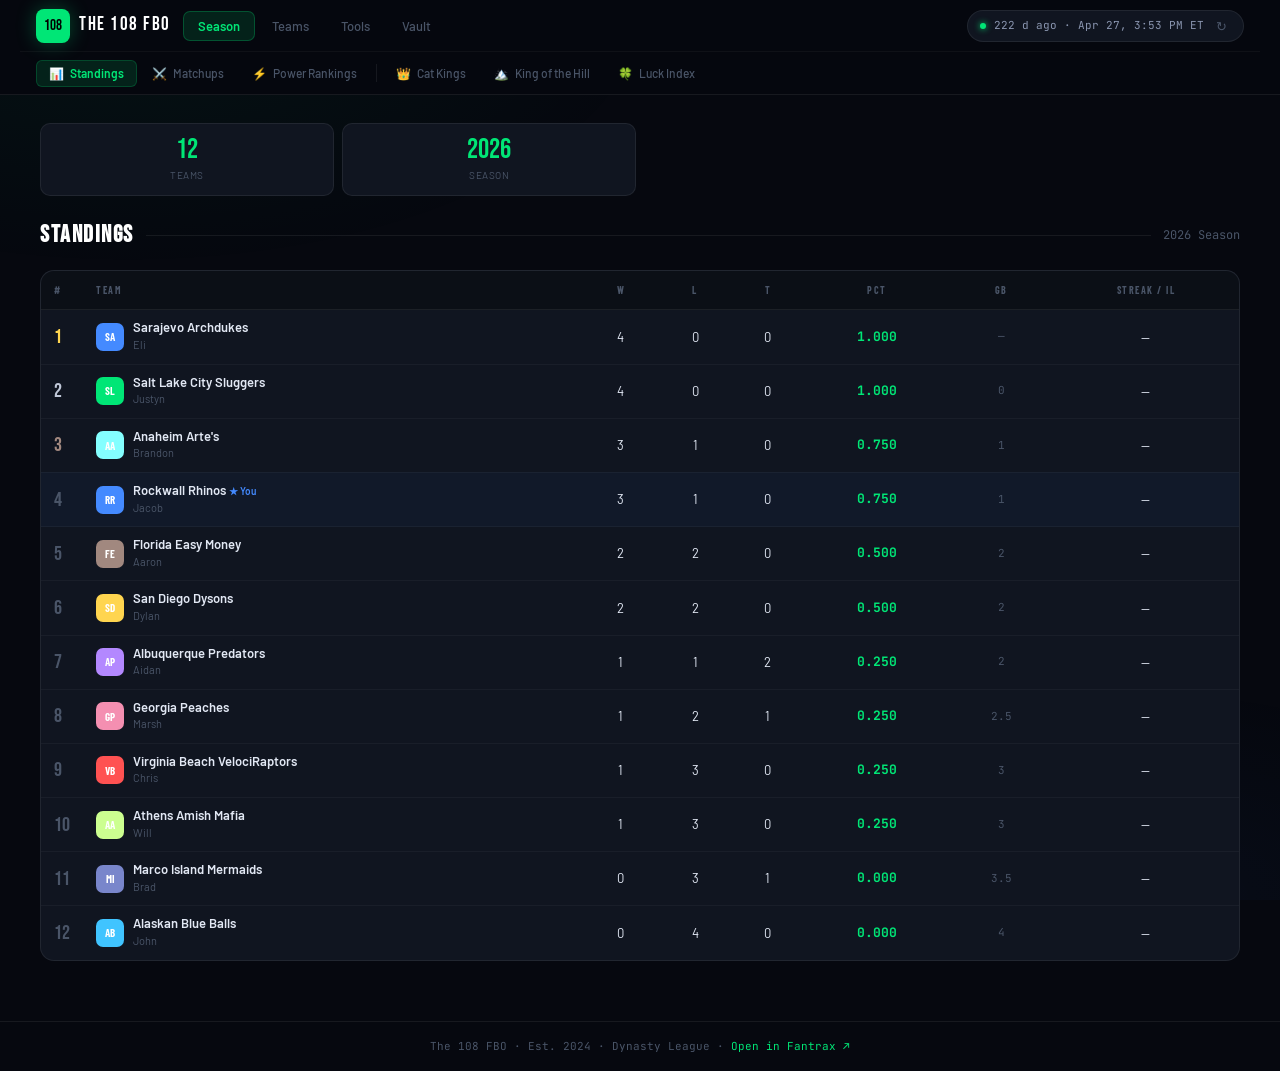
==== commit 476c2f04: "Update index.html" ====
--- a/index.html
+++ b/index.html
@@ -1425,8 +1425,8 @@
   INJURED_RESERVE: '#ff5252'
 };
 
-const HIT_CATS = ['R','HR','RBI','SO_bat','SB','AVG','OPS'];
-const PIT_CATS = ['IP','H','K','QS','ERA','WHIP','SVH'];
+const HIT_CAT_KEYS = ['R','HR','RBI','SO_bat','SB','AVG','OPS'];
+const PIT_CAT_KEYS = ['IP','H','K','QS','ERA','WHIP','SVH'];
 const CAT_LABELS = {
   R:'R', HR:'HR', RBI:'RBI', SO_bat:'K', SB:'SB', AVG:'AVG', OPS:'OPS',
   IP:'IP', H:'H', K:'K', QS:'QS', ERA:'ERA', WHIP:'WHIP', SVH:'SV+HLD'
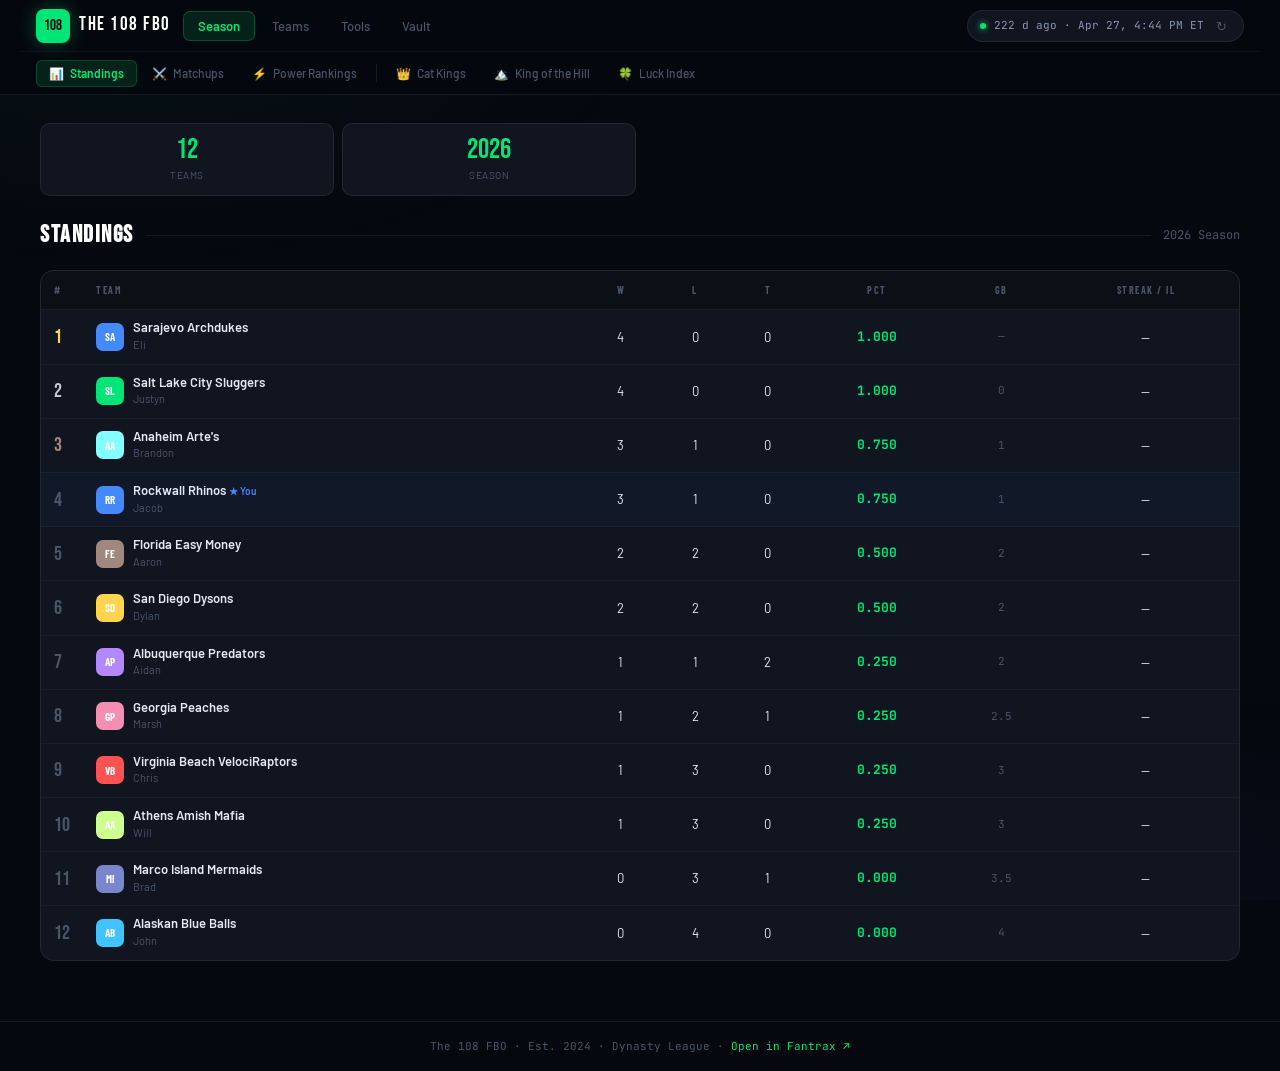
==== commit 463ad889: "Update week selection logic in index.html" ====
--- a/index.html
+++ b/index.html
@@ -2128,11 +2128,15 @@
       o.textContent = 'Week ' + w.period;
       sel.appendChild(o);
     });
-    // Default to most recent week that has scores; fallback to last week
+    // Current week = first week where no matchup has a score yet
+    // Fallback = last week that has scores
+    const currentWk = D.schedule.find(w =>
+      w.matchupList?.every(m => m.awayScore == null && m.homeScore == null)
+    );
     const lastScored = [...D.schedule].reverse().find(w =>
       w.matchupList?.some(m => m.awayScore != null || m.homeScore != null)
     );
-    sel.value = lastScored?.period || D.schedule[D.schedule.length - 1]?.period || 1;
+    sel.value = currentWk?.period || lastScored?.period || D.schedule[0]?.period || 1;
   }
 
   fetchProbablePitchers().then(() => { winProbCache = {}; renderMatchupCards(); });
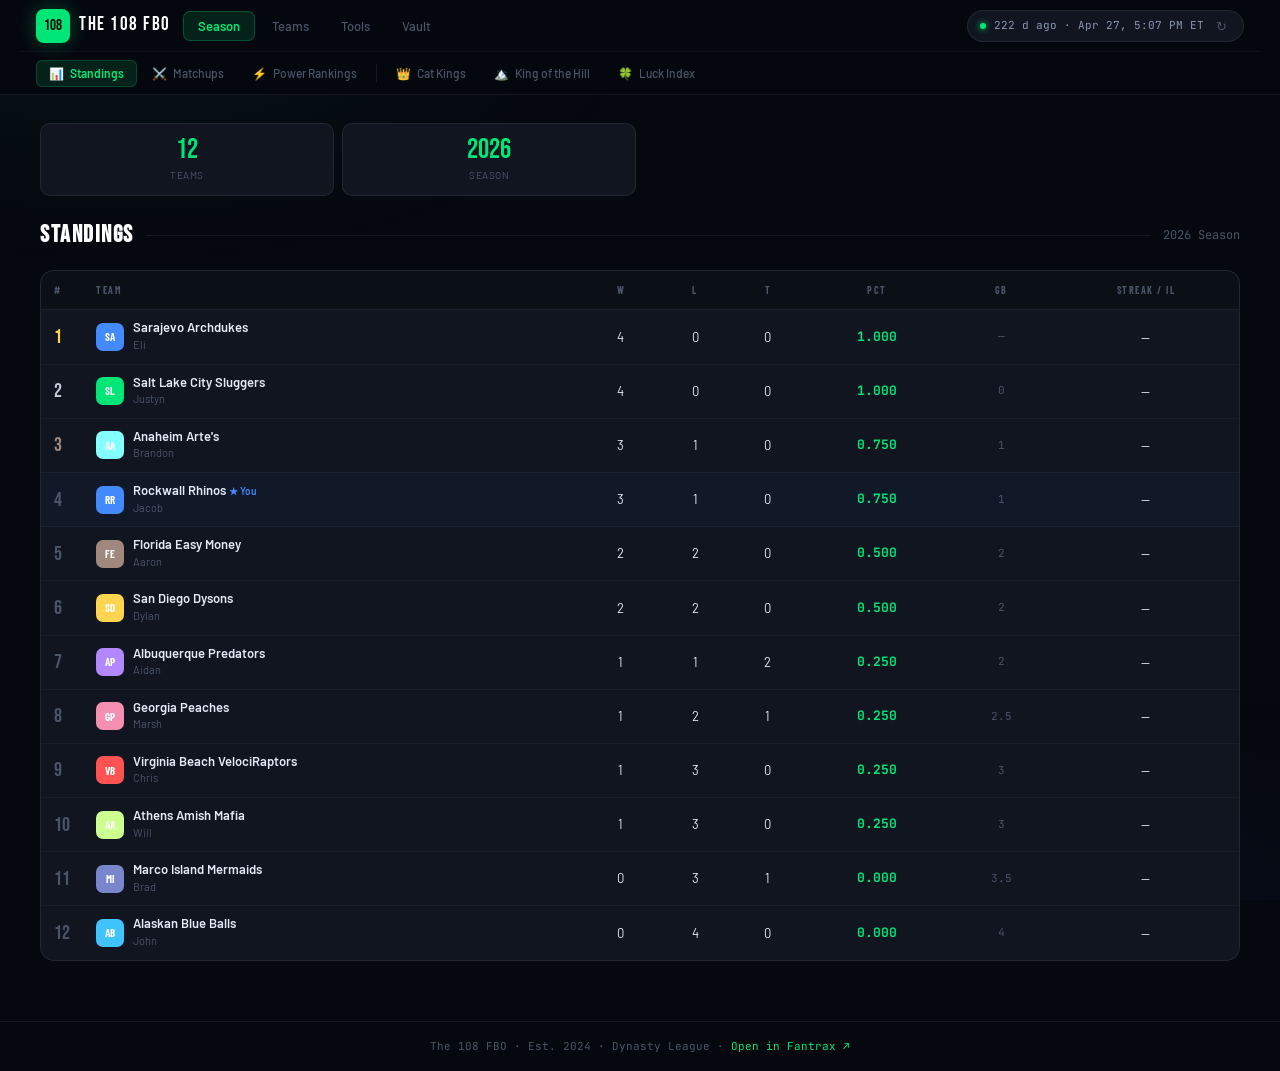
==== commit 5d01a1d2: "Update index.html" ====
--- a/index.html
+++ b/index.html
@@ -2128,15 +2128,12 @@
       o.textContent = 'Week ' + w.period;
       sel.appendChild(o);
     });
-    // Current week = first week where no matchup has a score yet
-    // Fallback = last week that has scores
-    const currentWk = D.schedule.find(w =>
-      w.matchupList?.every(m => m.awayScore == null && m.homeScore == null)
-    );
-    const lastScored = [...D.schedule].reverse().find(w =>
-      w.matchupList?.some(m => m.awayScore != null || m.homeScore != null)
-    );
-    sel.value = currentWk?.period || lastScored?.period || D.schedule[0]?.period || 1;
+    // Default to currentPeriod from meta, else first week with no scores, else last scored week
+    const metaPeriod = D.meta?.currentPeriod;
+    const currentWk = D.schedule.find(w => w.period === metaPeriod)
+      || D.schedule.find(w => w.matchupList?.every(m => m.awayScore == null && m.homeScore == null))
+      || [...D.schedule].reverse().find(w => w.matchupList?.some(m => m.awayScore != null));
+    sel.value = currentWk?.period || D.schedule[0]?.period || 1;
   }
 
   fetchProbablePitchers().then(() => { winProbCache = {}; renderMatchupCards(); });
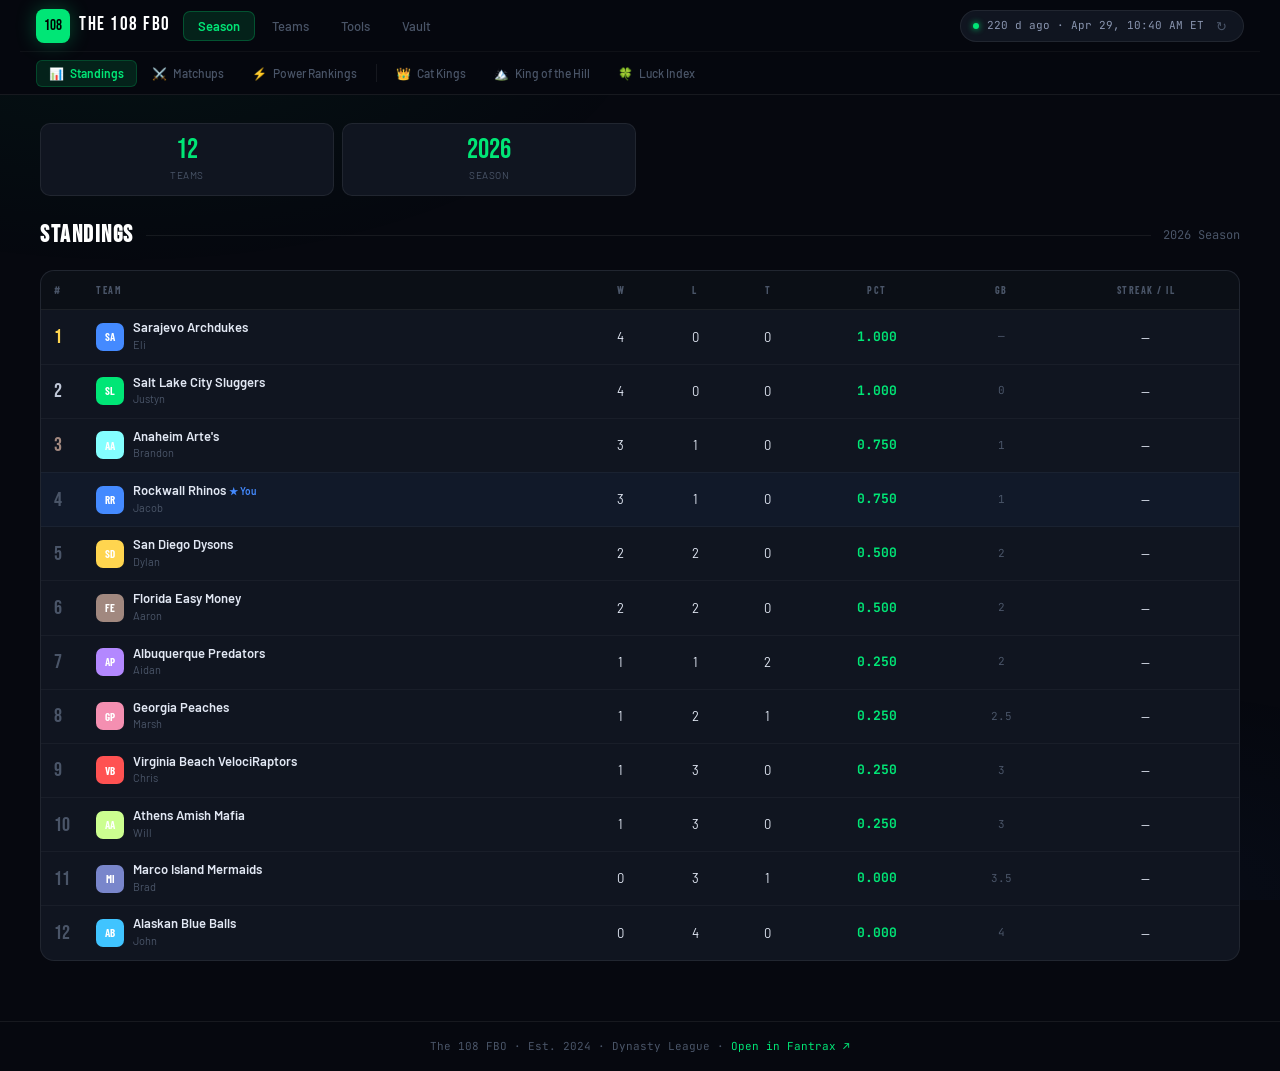
==== commit 9d0b1831: "Update index.html" ====
--- a/index.html
+++ b/index.html
@@ -2193,7 +2193,7 @@
 ];
 const PIT_CATS = [
   {key:'IP',   label:'IP',     low:false, fmt:v=>(+v).toFixed(1)},
-  {key:'HA',   label:'H',      low:true,  fmt:v=>Math.round(v)+''},
+  {key:'H',    label:'H',      low:true,  fmt:v=>Math.round(v)+''},
   {key:'K',    label:'K',      low:false, fmt:v=>Math.round(v)+''},
   {key:'QS',   label:'QS',     low:false, fmt:v=>Math.round(v)+''},
   {key:'ERA',  label:'ERA',    low:true,  fmt:v=>(+v).toFixed(2)},
@@ -2243,8 +2243,17 @@
 
     const leadText = hasScore ? (aWin ? m.away.name+' LEADING' : hWin ? m.home.name+' LEADING' : 'TIED') : 'WK '+period;
 
-    const aStats = catEntry?.away || {};
-    const hStats = catEntry?.home || {};
+    // Categories: live API first, then data.json pre-calculated cats
+    let aStats = catEntry?.away || {};
+    let hStats  = catEntry?.home || {};
+    if (Object.keys(aStats).length === 0 && m.categories) {
+      Object.entries(m.categories).forEach(([cat, vals]) => {
+        if (vals && typeof vals === 'object') {
+          aStats[cat] = vals.away;
+          hStats[cat]  = vals.home;
+        }
+      });
+    }
     const hasCats = Object.keys(aStats).length > 0;
 
     const scoreBlock = hasScore
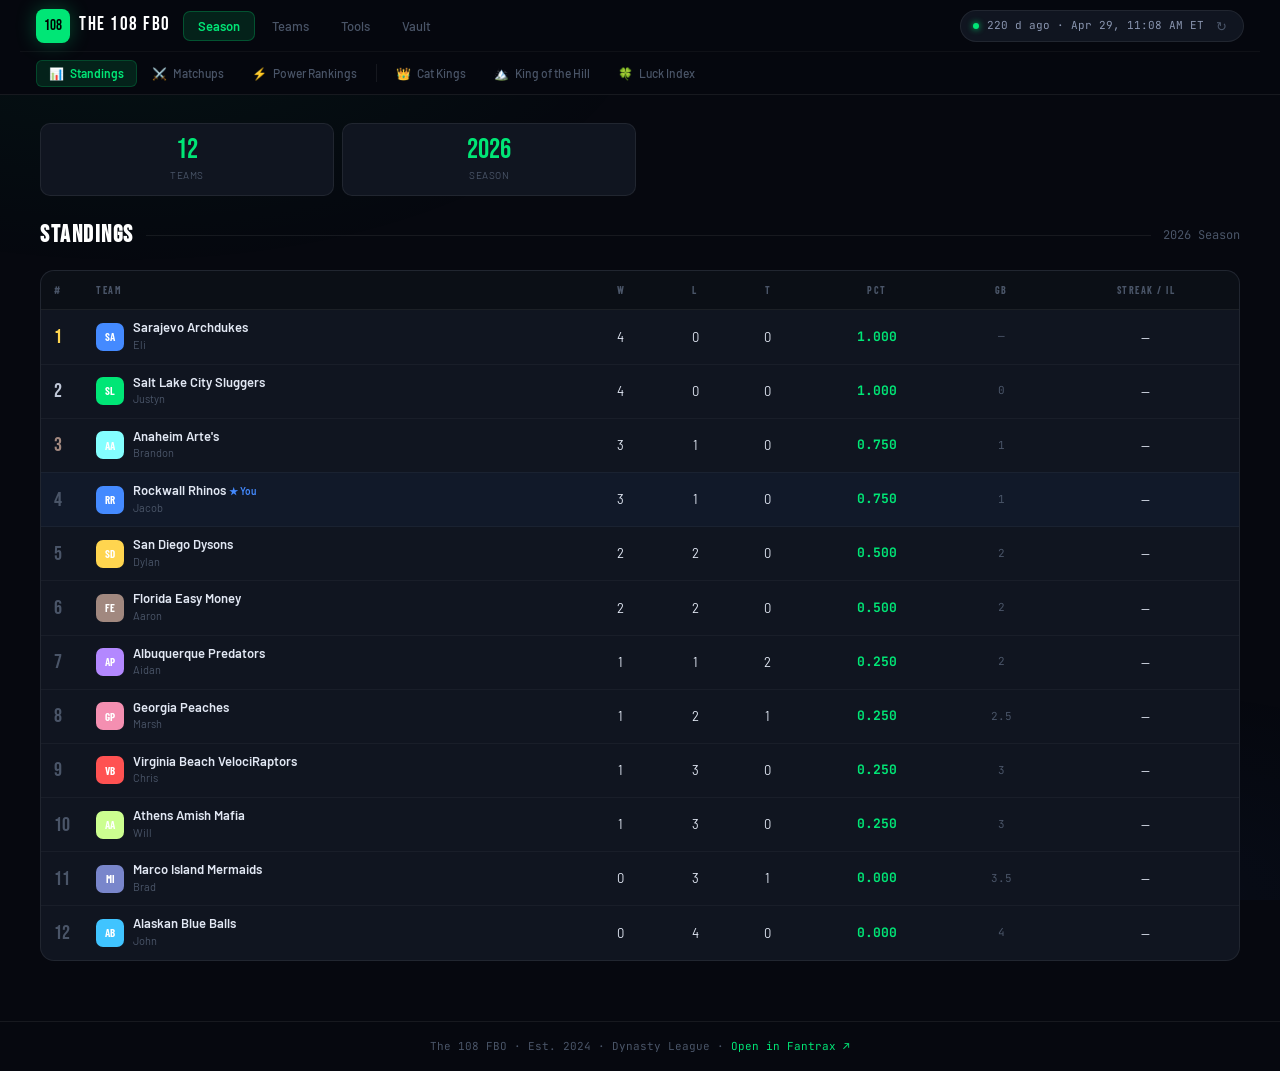
==== commit 408f4935: "Update index.html" ====
--- a/index.html
+++ b/index.html
@@ -2282,7 +2282,9 @@
       ${HIT_CATS.map(c => buildCatRow(c, aStats, hStats)).join('')}
       <div class="mc-cats-label">Pitching</div>
       ${PIT_CATS.map(c => buildCatRow(c, aStats, hStats)).join('')}
-    </div>` : '';
+    </div>` : (hasScore ? '' : `<div style="padding:8px 16px 12px;font-size:11px;color:var(--text3);text-align:center">
+      Category breakdown available after week ends
+    </div>`);
 
     grid.innerHTML += `<div class="matchup-card${you?' is-you':''}">
       <div class="mc-header"><span>WEEK ${period}</span><span class="mc-leading">${leadText}</span></div>
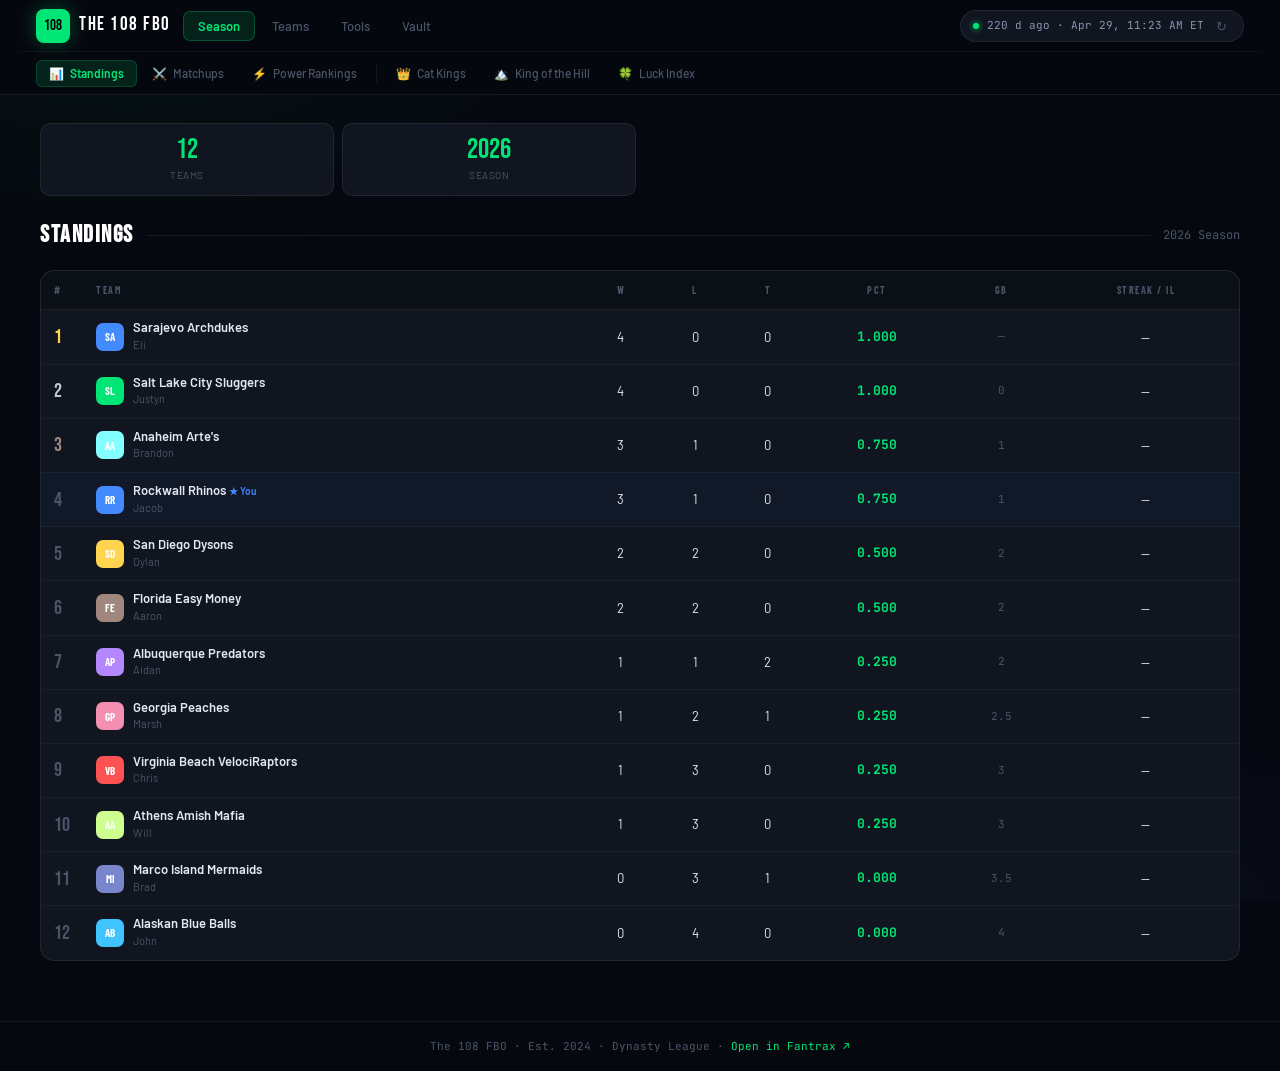
==== commit e014c1e0: "Update index.html" ====
--- a/index.html
+++ b/index.html
@@ -2277,14 +2277,12 @@
       </div>`;
     }
 
-    const catsHtml = hasCats ? `<div class="mc-cats">
+    const catsHtml = `<div class="mc-cats">
       <div class="mc-cats-label">Batting</div>
       ${HIT_CATS.map(c => buildCatRow(c, aStats, hStats)).join('')}
       <div class="mc-cats-label">Pitching</div>
       ${PIT_CATS.map(c => buildCatRow(c, aStats, hStats)).join('')}
-    </div>` : (hasScore ? '' : `<div style="padding:8px 16px 12px;font-size:11px;color:var(--text3);text-align:center">
-      Category breakdown available after week ends
-    </div>`);
+    </div>`;
 
     grid.innerHTML += `<div class="matchup-card${you?' is-you':''}">
       <div class="mc-header"><span>WEEK ${period}</span><span class="mc-leading">${leadText}</span></div>
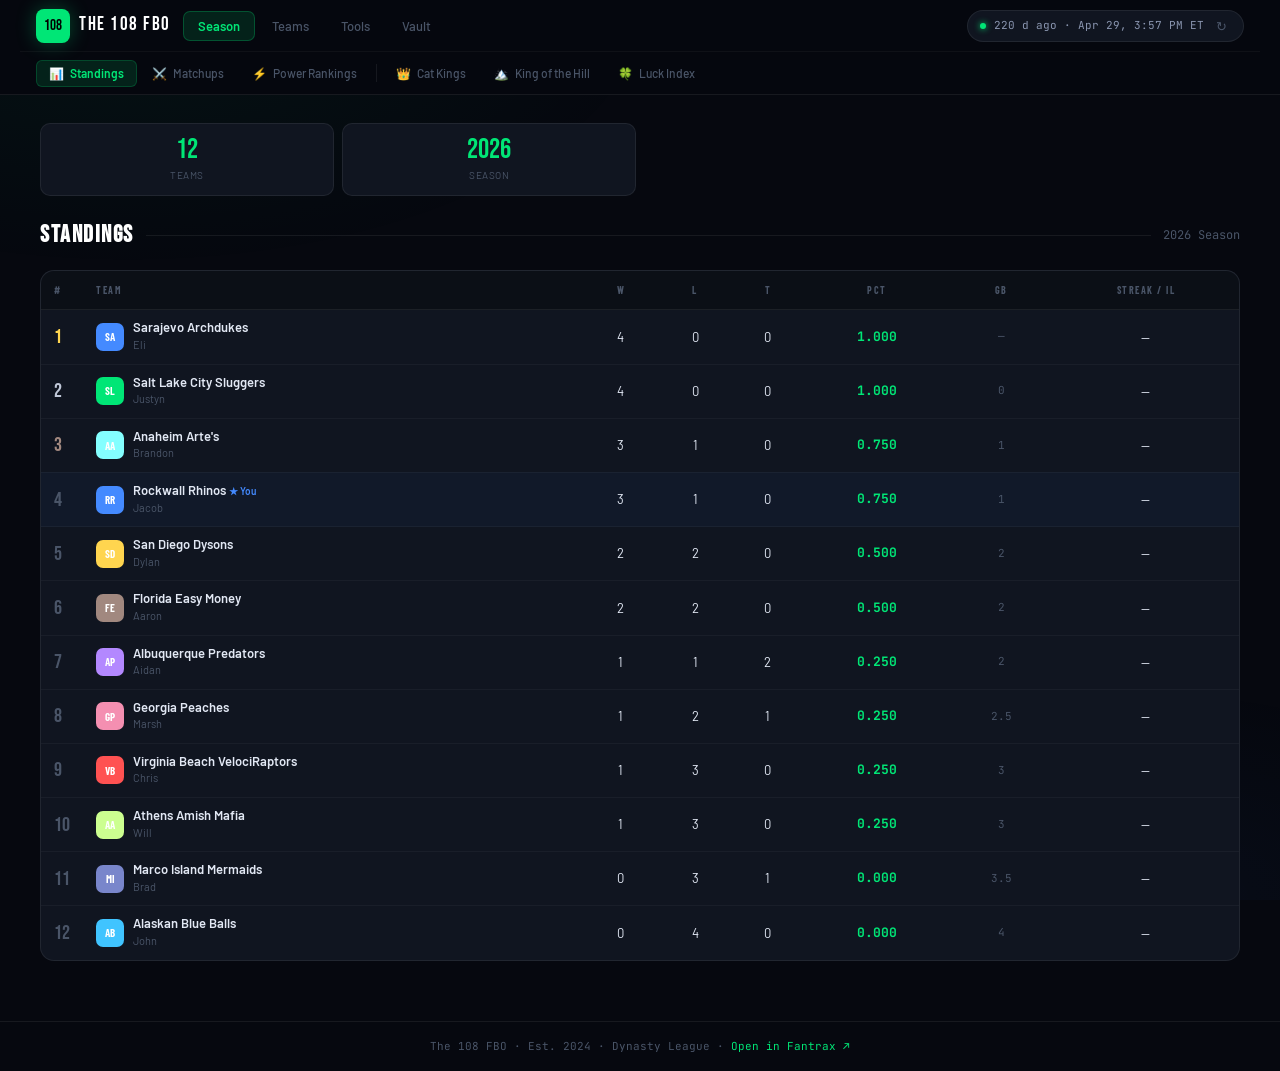
==== commit 8816dc4a: "Enhance ranking and scoring logic in index.html Refactor ranking logic and improve team scoring calc" ====
--- a/index.html
+++ b/index.html
@@ -2128,11 +2128,13 @@
       o.textContent = 'Week ' + w.period;
       sel.appendChild(o);
     });
-    // Default to currentPeriod from meta, else first week with no scores, else last scored week
+  }
+  // Always reset to current week on each navigation
+  if (sel) {
     const metaPeriod = D.meta?.currentPeriod;
     const currentWk = D.schedule.find(w => w.period === metaPeriod)
-      || D.schedule.find(w => w.matchupList?.every(m => m.awayScore == null && m.homeScore == null))
-      || [...D.schedule].reverse().find(w => w.matchupList?.some(m => m.awayScore != null));
+      || [...D.schedule].reverse().find(w => w.matchupList?.some(m => m.awayScore != null))
+      || D.schedule[D.schedule.length - 1];
     sel.value = currentWk?.period || D.schedule[0]?.period || 1;
   }
 
@@ -2411,134 +2413,291 @@
   if (!D) return;
 
   const teams = allTeams();
-
-  // How far into the season are we? (0.0 = start, 1.0 = end of week 18)
-  const today = new Date();
-  const seasonStart = new Date('2026-03-25');
-  const seasonEnd = new Date('2026-08-15'); // ~18 weeks
-  const seasonProgress = Math.min(1, Math.max(0, (today - seasonStart) / (seasonEnd - seasonStart)));
-  // Early season: weight projections more. Late season: weight results more.
-  const resultsWeight = seasonProgress;       // 0→1 over season
-  const projWeight = 1 - seasonProgress;      // 1→0 over season
-
-  // Get 2026 weekly actual results so far
-  const weekly2026 = H?.weeklyScores?.['2026'] || {};
-  const weeksPlayed = Object.keys(weekly2026).length;
-
-  // Compute actual season results per team
-  const actualResults = {};
-  Object.entries(weekly2026).forEach(([wk, rows]) => {
-    rows.forEach(r => {
-      if (!actualResults[r.team]) actualResults[r.team] = { W: 0, L: 0, T: 0, catWins: 0 };
-      const res = actualResults[r.team];
-      if (r.cat_W > r.cat_L) res.W++;
-      else if (r.cat_L > r.cat_W) res.L++;
-      else res.T++;
-      res.catWins += r.cat_W || 0;
+  const schedule = D.schedule || [];
+  const completedWeeks = schedule.filter(w => w.matchupList?.some(m => m.awayScore != null));
+  const weeksPlayed = completedWeeks.length;
+
+  // ── 1. RECORD (20%) ──────────────────────────────
+  // W-L-T from standings
+  const recordMap = {};
+  (D.standings || []).forEach(s => {
+    recordMap[s.teamId] = { W: s.wins||0, L: s.losses||0, T: s.ties||0 };
+  });
+  // Also accumulate from schedule
+  teams.forEach(t => {
+    if (!recordMap[t.id]) recordMap[t.id] = { W:0, L:0, T:0 };
+  });
+  const maxWins = Math.max(1, ...Object.values(recordMap).map(r => r.W));
+  const recordScore = tid => {
+    const r = recordMap[tid] || {W:0,L:0,T:0};
+    const tot = r.W + r.L + r.T;
+    return tot > 0 ? (r.W + r.T*0.5) / tot : 0.5;
+  };
+
+  // ── 2. CATEGORY RANKS (30%) ──────────────────────
+  // For each category, rank all teams by their season total. Average rank = score.
+  const catTotals = {}; // teamId -> {R:0, HR:0, ...}
+  teams.forEach(t => { catTotals[t.id] = {}; });
+  const CAT_LIST = ['R','HR','RBI','SO','SB','AVG','OPS','IP','H','K','QS','ERA','WHIP','SVH'];
+  const CAT_LOWER = new Set(['SO','H','ERA','WHIP']);
+
+  completedWeeks.forEach(wk => {
+    (wk.matchupList || []).forEach(m => {
+      if (!m.categories) return;
+      Object.entries(m.categories).forEach(([cat, vals]) => {
+        if (!catTotals[m.away.id]) catTotals[m.away.id] = {};
+        if (!catTotals[m.home.id]) catTotals[m.home.id] = {};
+        const av = vals?.away, hv = vals?.home;
+        if (av != null) catTotals[m.away.id][cat] = (catTotals[m.away.id][cat]||0) + parseFloat(av);
+        if (hv != null) catTotals[m.home.id][cat] = (catTotals[m.home.id][cat]||0) + parseFloat(hv);
+      });
     });
   });
 
+  // Rank each team per category, normalize to 0-1
+  const catRankScore = {};
+  teams.forEach(t => { catRankScore[t.id] = 0; });
+  let catsWithData = 0;
+  CAT_LIST.forEach(cat => {
+    const entries = teams.map(t => ({ id: t.id, val: catTotals[t.id]?.[cat] ?? null }))
+                         .filter(e => e.val != null);
+    if (entries.length < 2) return;
+    catsWithData++;
+    entries.sort((a,b) => CAT_LOWER.has(cat) ? a.val-b.val : b.val-a.val);
+    entries.forEach((e,i) => { catRankScore[e.id] += (entries.length-1-i)/(entries.length-1); });
+  });
+  if (catsWithData > 0) teams.forEach(t => { catRankScore[t.id] /= catsWithData; });
+
+  // ── 3. QUALITY OF WINS (30%) ─────────────────────
+  // For each win, score it by the opponent's win pct
+  const qualityScore = {};
+  teams.forEach(t => { qualityScore[t.id] = 0; });
+  if (weeksPlayed > 0) {
+    completedWeeks.forEach(wk => {
+      (wk.matchupList || []).forEach(m => {
+        const aScore = m.awayScore, hScore = m.homeScore;
+        if (aScore == null || hScore == null) return;
+        const aWin = aScore > hScore, hWin = hScore > aScore;
+        const oppAWinPct = recordScore(m.home.id);
+        const oppHWinPct = recordScore(m.away.id);
+        if (aWin) qualityScore[m.away.id] = (qualityScore[m.away.id]||0) + oppAWinPct;
+        if (hWin) qualityScore[m.home.id] = (qualityScore[m.home.id]||0) + oppHWinPct;
+      });
+    });
+    // Normalize 0-1
+    const maxQ = Math.max(0.001, ...Object.values(qualityScore));
+    teams.forEach(t => { qualityScore[t.id] = qualityScore[t.id] / maxQ; });
+  }
+
+  // ── 4. ELO (15%) ────────────────────────────────
+  const eloRatings = {};
+  teams.forEach(t => { eloRatings[t.id] = 1500; });
+  completedWeeks.forEach(wk => {
+    (wk.matchupList || []).forEach(m => {
+      const aScore = m.awayScore, hScore = m.homeScore;
+      if (aScore == null || hScore == null) return;
+      const ra = eloRatings[m.away.id], rh = eloRatings[m.home.id];
+      const ea = 1/(1+Math.pow(10,(rh-ra)/400));
+      const sa = aScore > hScore ? 1 : aScore === hScore ? 0.5 : 0;
+      const K = 32;
+      eloRatings[m.away.id] = ra + K*(sa-ea);
+      eloRatings[m.home.id] = rh + K*((1-sa)-(1-ea));
+    });
+  });
+  const eloMin = Math.min(...Object.values(eloRatings));
+  const eloMax = Math.max(...Object.values(eloRatings));
+  const eloRange = eloMax - eloMin || 1;
+  const eloNorm = tid => (eloRatings[tid] - eloMin) / eloRange;
+
+  // ── 5. MINOR LEAGUE STRENGTH (5%) ───────────────
+  const minorScore = {};
+  const maxMinor = { val: 0.001 };
+  teams.forEach(t => {
+    const minors = (t.players||[]).filter(p => p.status === 'MINORS');
+    const val = minors.reduce((sum,p) => sum + Math.max(0, 500-(p.adp||500)), 0);
+    minorScore[t.id] = val;
+    if (val > maxMinor.val) maxMinor.val = val;
+  });
+  teams.forEach(t => { minorScore[t.id] /= maxMinor.val; });
+
+  // ── COMPOSITE SCORE ──────────────────────────────
+  const W = { cat:0.30, qual:0.30, rec:0.20, elo:0.15, minor:0.05 };
+
   const scored = teams.map(team => {
-    const s = rosterScore(team);
-    const histPts = allTimeWinPct(team.name) * 15;
-    const champBonus = champCount(team.name) * 5;
-
-    // Projection score (roster-based, same as before)
-    const projScore = s.score + histPts + champBonus;
-
-    // Results score (actual W-L record this season)
-    const res = actualResults[team.name] || { W: 0, L: 0, T: 0, catWins: 0 };
-    const totalGames = res.W + res.L + res.T;
-    const winPct = totalGames > 0 ? (res.W + res.T * 0.5) / totalGames : 0.5;
-    const resultScore = 200 + (winPct - 0.5) * 200; // 100–300 range
-
-    // Blend: early season = projections, late season = results
-    const dynastyScore = Math.round(projScore * projWeight + resultScore * resultsWeight);
-
-    // Tier breakdown: count players by ADP tier
-    const active = (team.players || []).filter(p => p.status === 'ACTIVE');
-    const tier1 = active.filter(p => p.adp <= 50).length;   // Elite
-    const tier2 = active.filter(p => p.adp > 50 && p.adp <= 125).length;  // Star
-    const tier3 = active.filter(p => p.adp > 125 && p.adp <= 200).length; // Solid
-    const tier4 = active.filter(p => p.adp > 200 && p.adp <= 300).length; // Depth
-    const minors = (team.players || []).filter(p => p.status === 'MINORS');
-    const prospectScore = minors.reduce((sum, p) => sum + Math.max(0, 300 - (p.adp || 300)), 0) / 300;
-
-    return { ...team, ...s, dynastyScore, projScore: Math.round(projScore),
-             resultScore: Math.round(resultScore), tier1, tier2, tier3, tier4,
-             prospectScore: Math.round(prospectScore), res, winPct,
-             weeksPlayed };
-  }).sort((a, b) => b.dynastyScore - a.dynastyScore);
+    const rec   = recordScore(team.id);
+    const cat   = weeksPlayed > 0 ? catRankScore[team.id] : 0.5;
+    const qual  = weeksPlayed > 0 ? qualityScore[team.id] : 0.5;
+    const elo   = weeksPlayed > 0 ? eloNorm(team.id) : 0.5;
+    const minor = minorScore[team.id];
+
+    const composite = W.cat*cat + W.qual*qual + W.rec*rec + W.elo*elo + W.minor*minor;
+    const displayScore = Math.round(composite * 100);
+
+    const r = recordMap[team.id] || {W:0,L:0,T:0};
+    const active = (team.players||[]).filter(p => p.status==='ACTIVE');
+    const tier1 = active.filter(p=>p.adp<=50).length;
+    const tier2 = active.filter(p=>p.adp>50&&p.adp<=125).length;
+    const tier3 = active.filter(p=>p.adp>125&&p.adp<=200).length;
+    const tier4 = active.filter(p=>p.adp>200&&p.adp<=300).length;
+    const minorsCount = (team.players||[]).filter(p=>p.status==='MINORS').length;
+
+    return { ...team, composite, displayScore, rec, cat, qual, elo: eloNorm(team.id),
+             minor, res: r, tier1, tier2, tier3, tier4, minorsCount,
+             eloRating: Math.round(eloRatings[team.id]) };
+  }).sort((a,b) => b.composite - a.composite);
+
+  // ── MOVEMENT: re-rank excluding most recent week ──
+  const prevRankMap = {};
+  if (completedWeeks.length >= 2) {
+    const prevWeeks = completedWeeks.slice(0, -1);
+    const prevScored = teams.map(team => {
+      // Record excluding last week
+      const prevRecordMap = {};
+      teams.forEach(t => { prevRecordMap[t.id] = {W:0,L:0,T:0}; });
+      (D.standings || []).forEach(s => { prevRecordMap[s.teamId] = {W:s.wins||0,L:s.losses||0,T:s.ties||0}; });
+      // Subtract last week's result
+      const lastWk = completedWeeks[completedWeeks.length-1];
+      (lastWk.matchupList||[]).forEach(m => {
+        if (m.awayScore==null) return;
+        if (m.awayScore > m.homeScore) { prevRecordMap[m.away.id].W = Math.max(0,(prevRecordMap[m.away.id].W||1)-1); prevRecordMap[m.home.id].L = Math.max(0,(prevRecordMap[m.home.id].L||1)-1); }
+        else if (m.homeScore > m.awayScore) { prevRecordMap[m.home.id].W = Math.max(0,(prevRecordMap[m.home.id].W||1)-1); prevRecordMap[m.away.id].L = Math.max(0,(prevRecordMap[m.away.id].L||1)-1); }
+      });
+
+      const pRec = tid => { const r=prevRecordMap[tid]||{W:0,L:0,T:0}; const tot=r.W+r.L+r.T; return tot>0?(r.W+r.T*.5)/tot:.5; };
+
+      // Prev cat totals
+      const pCatTotals = {};
+      teams.forEach(t => { pCatTotals[t.id] = {}; });
+      prevWeeks.forEach(wk => {
+        (wk.matchupList||[]).forEach(m => {
+          if (!m.categories) return;
+          Object.entries(m.categories).forEach(([cat,vals]) => {
+            if (!pCatTotals[m.away.id]) pCatTotals[m.away.id]={};
+            if (!pCatTotals[m.home.id]) pCatTotals[m.home.id]={};
+            const av=vals?.away,hv=vals?.home;
+            if (av!=null) pCatTotals[m.away.id][cat]=(pCatTotals[m.away.id][cat]||0)+parseFloat(av);
+            if (hv!=null) pCatTotals[m.home.id][cat]=(pCatTotals[m.home.id][cat]||0)+parseFloat(hv);
+          });
+        });
+      });
+      const pCatRank = {};
+      teams.forEach(t=>{pCatRank[t.id]=0;});
+      let pCatsWithData=0;
+      CAT_LIST.forEach(cat=>{
+        const ents=teams.map(t=>({id:t.id,val:pCatTotals[t.id]?.[cat]??null})).filter(e=>e.val!=null);
+        if(ents.length<2)return; pCatsWithData++;
+        ents.sort((a,b)=>CAT_LOWER.has(cat)?a.val-b.val:b.val-a.val);
+        ents.forEach((e,i)=>{pCatRank[e.id]+=(ents.length-1-i)/(ents.length-1);});
+      });
+      if(pCatsWithData>0) teams.forEach(t=>{pCatRank[t.id]/=pCatsWithData;});
+
+      // Prev quality
+      const pQual={};teams.forEach(t=>{pQual[t.id]=0;});
+      prevWeeks.forEach(wk=>{(wk.matchupList||[]).forEach(m=>{
+        const as=m.awayScore,hs=m.homeScore;if(as==null||hs==null)return;
+        if(as>hs)pQual[m.away.id]=(pQual[m.away.id]||0)+pRec(m.home.id);
+        if(hs>as)pQual[m.home.id]=(pQual[m.home.id]||0)+pRec(m.away.id);
+      });});
+      const maxPQ=Math.max(.001,...Object.values(pQual));
+      teams.forEach(t=>{pQual[t.id]/=maxPQ;});
+
+      // Prev elo
+      const pElo={};teams.forEach(t=>{pElo[t.id]=1500;});
+      prevWeeks.forEach(wk=>{(wk.matchupList||[]).forEach(m=>{
+        const as=m.awayScore,hs=m.homeScore;if(as==null||hs==null)return;
+        const ra=pElo[m.away.id],rh=pElo[m.home.id];
+        const ea=1/(1+Math.pow(10,(rh-ra)/400));
+        const sa=as>hs?1:as===hs?.5:0;
+        pElo[m.away.id]=ra+32*(sa-ea); pElo[m.home.id]=rh+32*((1-sa)-(1-ea));
+      });});
+      const pEloMin=Math.min(...Object.values(pElo)),pEloMax=Math.max(...Object.values(pElo)),pEloRange=pEloMax-pEloMin||1;
+      const pEloN=tid=>(pElo[tid]-pEloMin)/pEloRange;
+
+      const pc=W.cat*pCatRank[team.id]+W.qual*pQual[team.id]+W.rec*pRec(team.id)+W.elo*pEloN(team.id)+W.minor*minorScore[team.id];
+      return {id:team.id, composite:pc};
+    });
+    prevScored.sort((a,b)=>b.composite-a.composite);
+    prevScored.forEach((t,i)=>{ prevRankMap[t.id]=i+1; });
+  }
 
   const list = document.getElementById('power-list');
   list.innerHTML = '';
 
   scored.forEach((team, i) => {
-    const rkColor = i === 0 ? 'var(--accent)' : i < 4 ? 'var(--green)' : i < 8 ? 'var(--blue)' : 'var(--text3)';
-    const tier = i === 0 ? '🔥 Elite' : i < 4 ? '💪 Contender' : i < 8 ? '📈 Fringe' : '🔧 Rebuild';
-    const tierClass = i === 0 ? 'tier-elite' : i < 4 ? 'tier-contender' : i < 8 ? 'tier-fringe' : 'tier-rebuild';
+    const rkColor = i===0?'var(--accent)':i<4?'var(--green)':i<8?'var(--blue)':'var(--text3)';
+    const tier = i===0?'🔥 Elite':i<4?'💪 Contender':i<8?'📈 Fringe':'🔧 Rebuild';
+    const tierClass = i===0?'tier-elite':i<4?'tier-contender':i<8?'tier-fringe':'tier-rebuild';
     const you = team.id === YOU_ID;
-
-    const topProspect = (team.players || [])
-      .filter(p => p.status === 'MINORS' && p.adp < 350)
-      .sort((a, b) => a.adp - b.adp)[0];
-
-    // Record display
-    const recStr = team.res.W + team.res.L + team.res.T > 0
-      ? `${team.res.W}-${team.res.L}-${team.res.T}`
-      : 'No results yet';
-
-    // Tier pill cells
-    const tiers = [
-      { label: '⭐ Elite', val: team.tier1, color: 'var(--accent)' },
-      { label: '💫 Star', val: team.tier2, color: 'var(--green)' },
-      { label: '✅ Solid', val: team.tier3, color: 'var(--blue)' },
-      { label: '📦 Depth', val: team.tier4, color: 'var(--text3)' },
-      { label: '🌱 Minors', val: (team.players||[]).filter(p=>p.status==='MINORS').length, color: 'var(--purple)' },
-    ];
-
-    const tierHtml = tiers.map(t =>
-      `<div class="pr-cat"><span class="pr-cat-label">${t.label}</span><span class="pr-cat-val" style="color:${t.color}">${t.val}</span></div>`
-    ).join('');
-
-    // Blend indicator
-    const blendNote = seasonProgress < 0.1
-      ? '📊 Projection-based (season just started)'
-      : seasonProgress < 0.5
-      ? `📊${Math.round(projWeight*100)}% proj + 📈${Math.round(resultsWeight*100)}% results`
-      : `📈${Math.round(resultsWeight*100)}% results + 📊${Math.round(projWeight*100)}% proj`;
+    const recStr = team.res.W+team.res.L+team.res.T > 0 ? `${team.res.W}-${team.res.L}-${team.res.T}` : '—';
+
+    // Movement
+    const prevRank = prevRankMap[team.id];
+    const currRank = i + 1;
+    let movHtml = '';
+    if (prevRank) {
+      const delta = prevRank - currRank; // positive = moved up
+      if (delta > 0)      movHtml = `<span style="color:var(--green);font-size:11px;font-weight:700">▲${delta}</span>`;
+      else if (delta < 0) movHtml = `<span style="color:var(--red);font-size:11px;font-weight:700">▼${Math.abs(delta)}</span>`;
+      else                movHtml = `<span style="color:var(--text3);font-size:11px">—</span>`;
+    }
+
+    const topProspect = (team.players||[]).filter(p=>p.status==='MINORS'&&p.adp<400)
+                                          .sort((a,b)=>a.adp-b.adp)[0];
+
+    const bar = (val, color='var(--green)') =>
+      `<div style="flex:1;height:4px;background:var(--card2);border-radius:2px;overflow:hidden">
+        <div style="width:${Math.round(val*100)}%;height:100%;background:${color};border-radius:2px"></div>
+      </div>`;
+
+    const breakdown = weeksPlayed > 0 ? `
+      <div style="margin-top:8px;display:grid;grid-template-columns:repeat(5,1fr);gap:6px;font-size:10px">
+        <div style="text-align:center">
+          <div style="color:var(--text3);margin-bottom:3px">Cat Rank</div>
+          ${bar(team.cat,'var(--accent)')}
+          <div style="color:var(--text2);margin-top:2px">${Math.round(team.cat*100)}%</div>
+        </div>
+        <div style="text-align:center">
+          <div style="color:var(--text3);margin-bottom:3px">Qual Wins</div>
+          ${bar(team.qual,'var(--green)')}
+          <div style="color:var(--text2);margin-top:2px">${Math.round(team.qual*100)}%</div>
+        </div>
+        <div style="text-align:center">
+          <div style="color:var(--text3);margin-bottom:3px">Record</div>
+          ${bar(team.rec,'var(--blue)')}
+          <div style="color:var(--text2);margin-top:2px">${recStr}</div>
+        </div>
+        <div style="text-align:center">
+          <div style="color:var(--text3);margin-bottom:3px">Elo</div>
+          ${bar(team.elo,'var(--yellow,#f59e0b)')}
+          <div style="color:var(--text2);margin-top:2px">${team.eloRating}</div>
+        </div>
+        <div style="text-align:center">
+          <div style="color:var(--text3);margin-bottom:3px">Minors</div>
+          ${bar(team.minor,'var(--purple)')}
+          <div style="color:var(--text2);margin-top:2px">${team.minorsCount}</div>
+        </div>
+      </div>` : `<div style="font-size:11px;color:var(--text3);margin-top:6px">Rankings update after Week 1 results</div>`;
 
     list.innerHTML += `
-      <div class="pr-card${you ? ' is-you' : ''}">
-        <div class="pr-rank" style="color:${rkColor}">${i + 1}</div>
+      <div class="pr-card${you?' is-you':''}">
+        <div class="pr-rank" style="color:${rkColor}">
+          ${i+1}
+          <div style="font-size:10px;margin-top:2px;min-height:14px">${movHtml}</div>
+        </div>
         <div class="pr-body">
-          <div class="pr-team-name">${teamAvatarHtml(team.name, 22)} ${team.name}${you ? ' ★' : ''}</div>
-          <div class="pr-owner">${team.owner}${champCount(team.name) > 0 ? ' · 🏆'.repeat(champCount(team.name)) : ''}</div>
-          <div style="font-size:11px;color:var(--text3);margin:4px 0 6px">
-            ${weeksPlayed > 0 ? '<span style=\"color:var(--text2)\">Record: <b>' + recStr + '</b></span> &nbsp;·&nbsp;' : ''}
-            <span>${blendNote}</span>
-          </div>
-          <div class="pr-cats">${tierHtml}</div>
-          ${topProspect ? `<div style="margin-top:6px;font-size:11px;color:var(--purple)">🌱 Top prospect: ${topProspect.name} (ADP ${topProspect.adp.toFixed(0)})</div>` : ''}
+          <div class="pr-team-name">${teamAvatarHtml(team.name,22)} ${team.name}${you?' ★':''}</div>
+          <div class="pr-owner">${team.owner}${champCount(team.name)>0?' · 🏆'.repeat(champCount(team.name)):''}</div>
+          ${breakdown}
+          ${topProspect?`<div style="margin-top:6px;font-size:11px;color:var(--purple)">🌱 Top prospect: ${topProspect.name} (ADP ${topProspect.adp.toFixed(0)})</div>`:''}
           <span class="pr-tier ${tierClass}" style="margin-top:6px">${tier}</span>
         </div>
         <div class="pr-score-block">
-          <div class="pr-score">${team.dynastyScore}</div>
+          <div class="pr-score">${team.displayScore}</div>
           <div style="font-size:10px;color:var(--text3)">Score</div>
-          <div style="font-size:10px;color:var(--text3);margin-top:2px">ADP avg ${team.avgAdp.toFixed(0)}</div>
-          ${team.il > 0 ? `<div style="font-size:10px;color:var(--red);margin-top:2px">${team.il} IL</div>` : ''}
         </div>
       </div>`;
   });
-
-  document.getElementById('power-cats-note').innerHTML = `
-    Scoring: <strong>R · HR · RBI · K · SB · AVG · OPS</strong> (hitting) &nbsp;|&nbsp;
-    <strong>IP · H · K · QS · ERA · WHIP · SV+HLD</strong> (pitching) &nbsp;|&nbsp;
-    Early season = roster projections · Late season = actual results &nbsp;|&nbsp;
-    Minors players add 5–10% of total score
-  `;
-}
-
+}
 /* ═══════════════════════════════════════════════
    LEGACY RANKINGS
    ═══════════════════════════════════════════════ */
